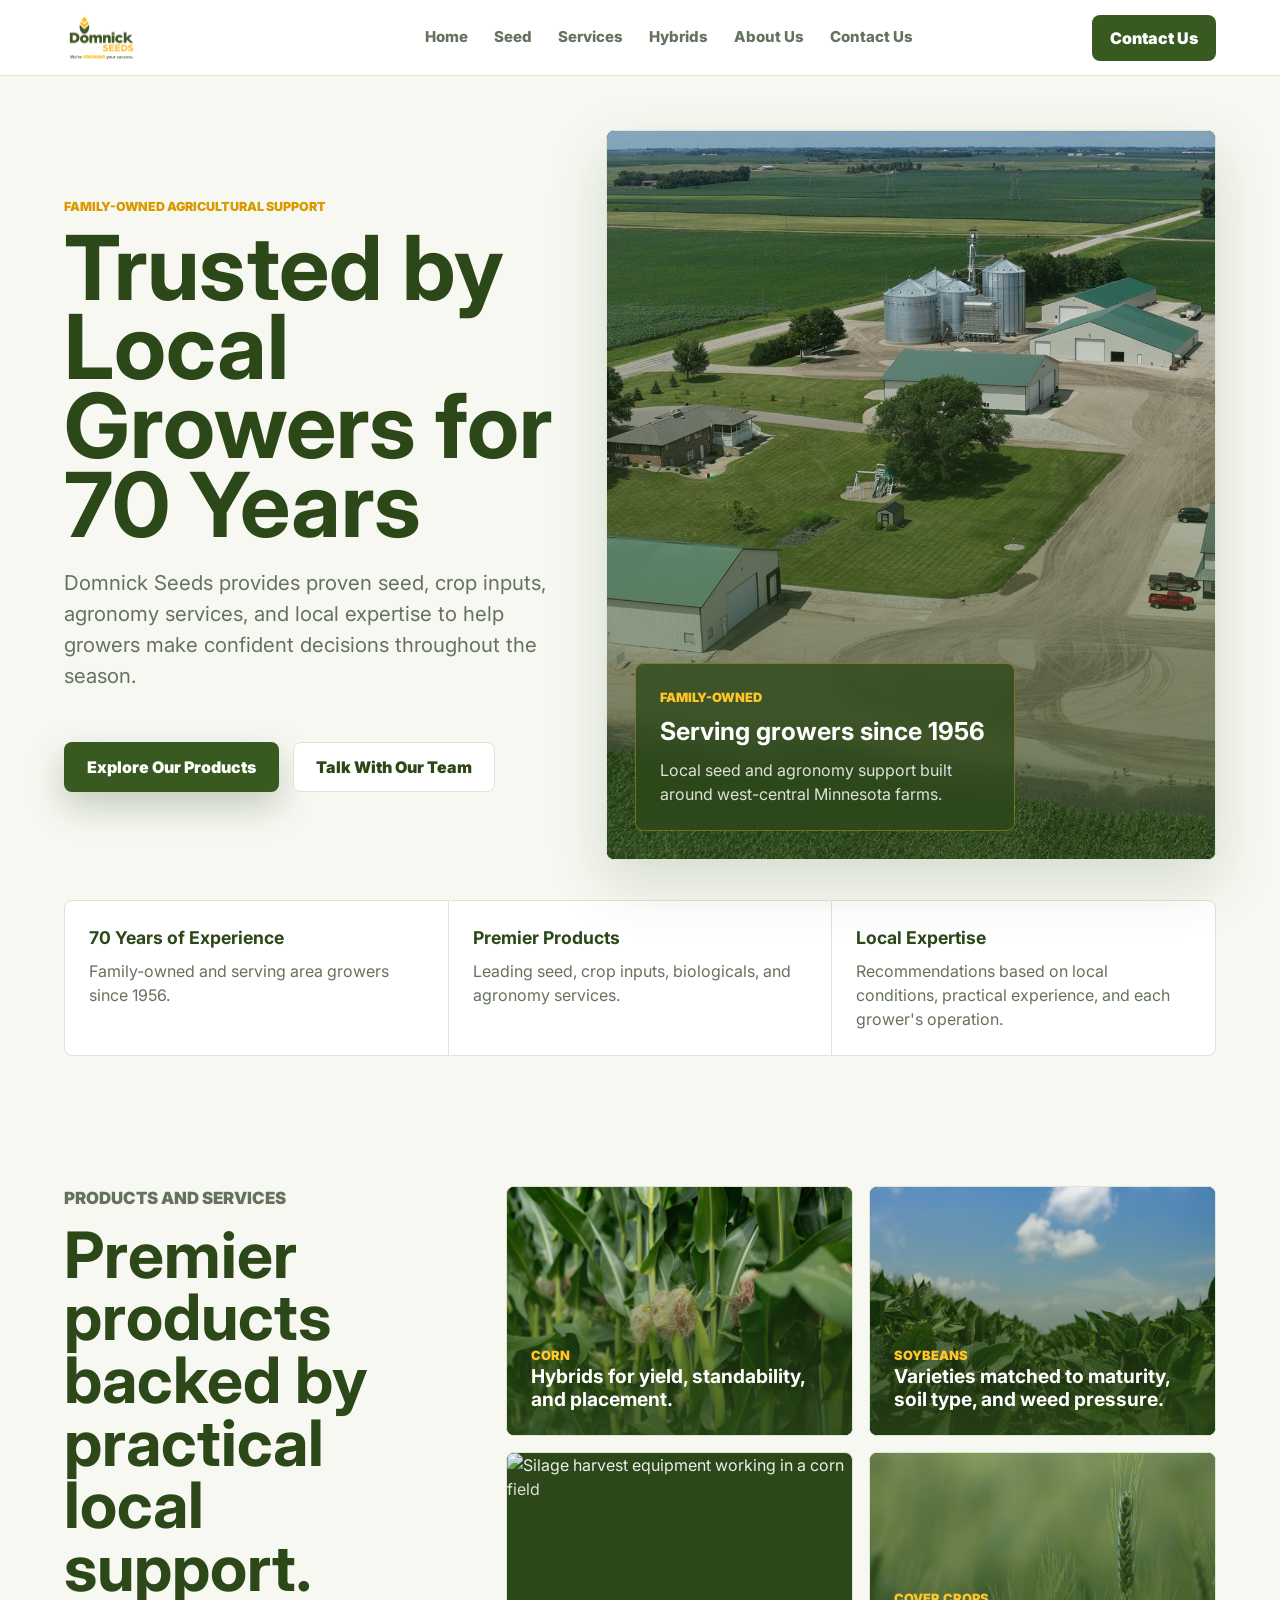
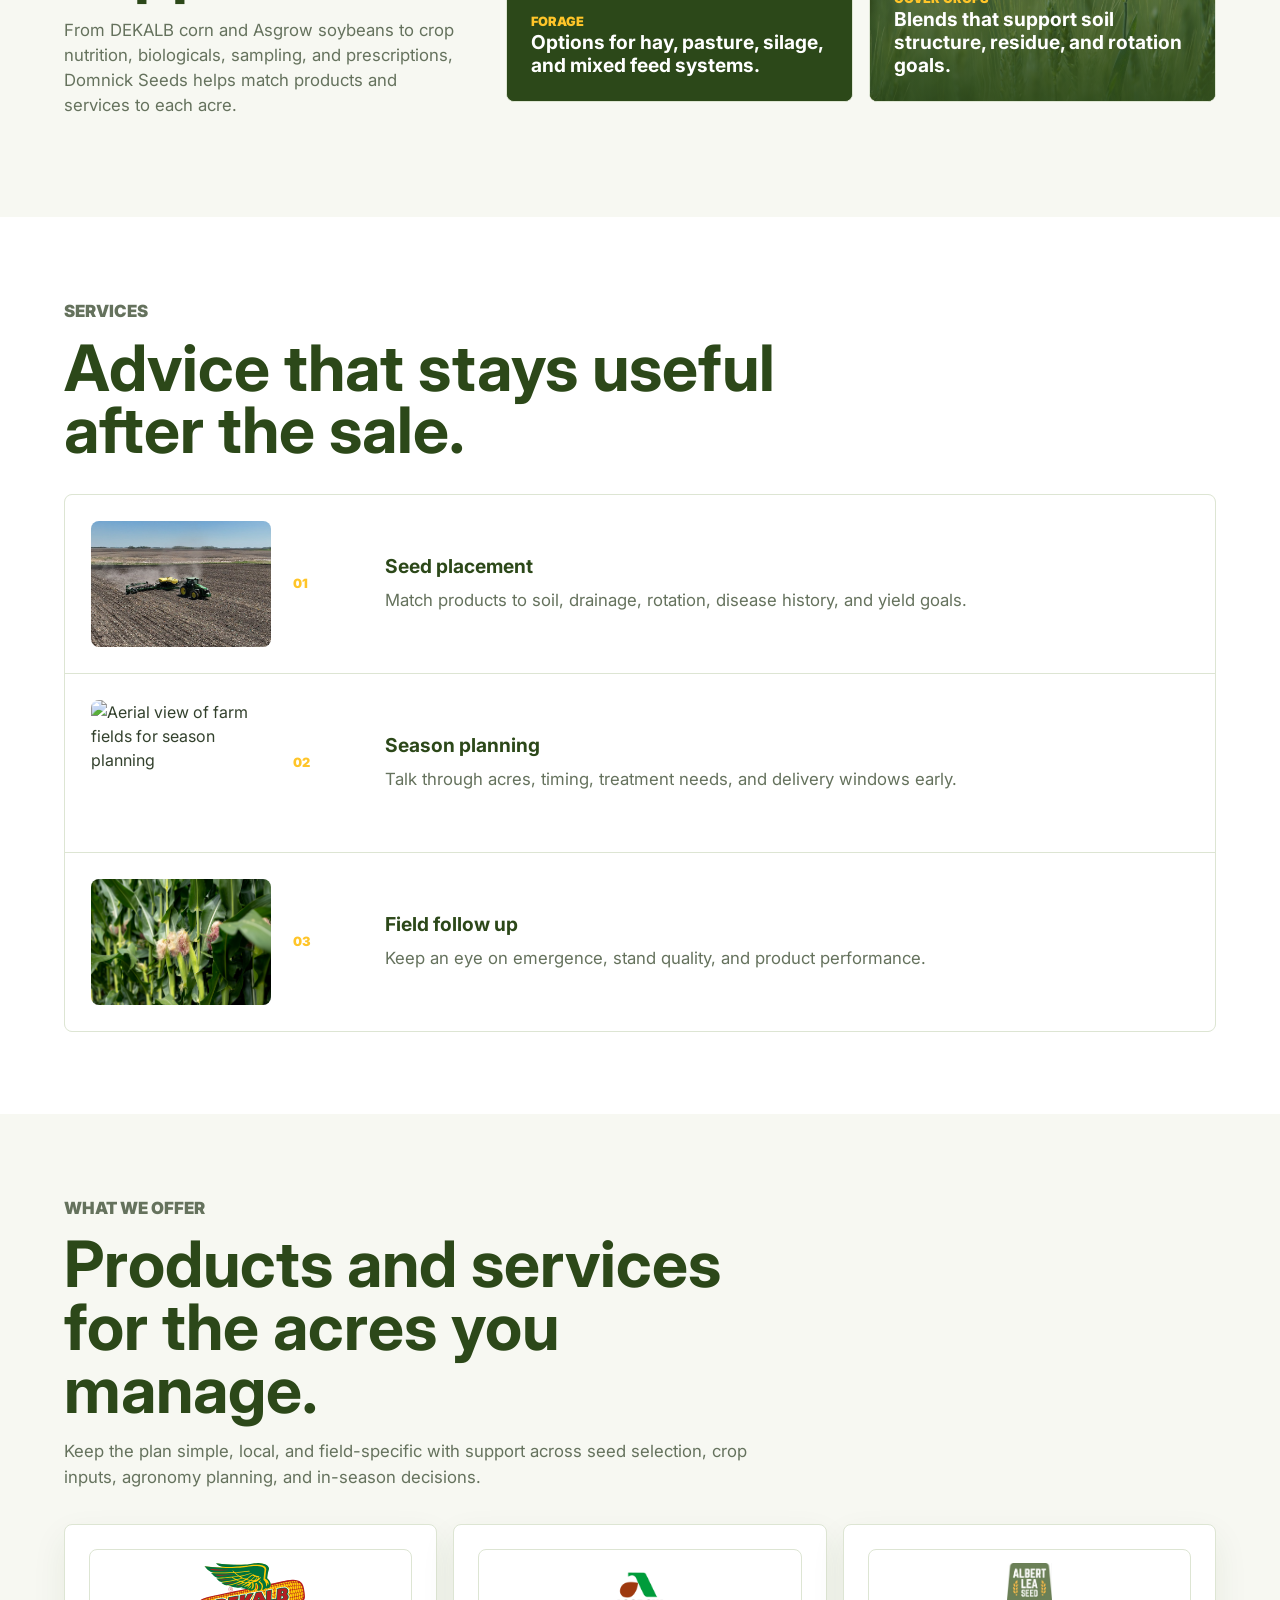
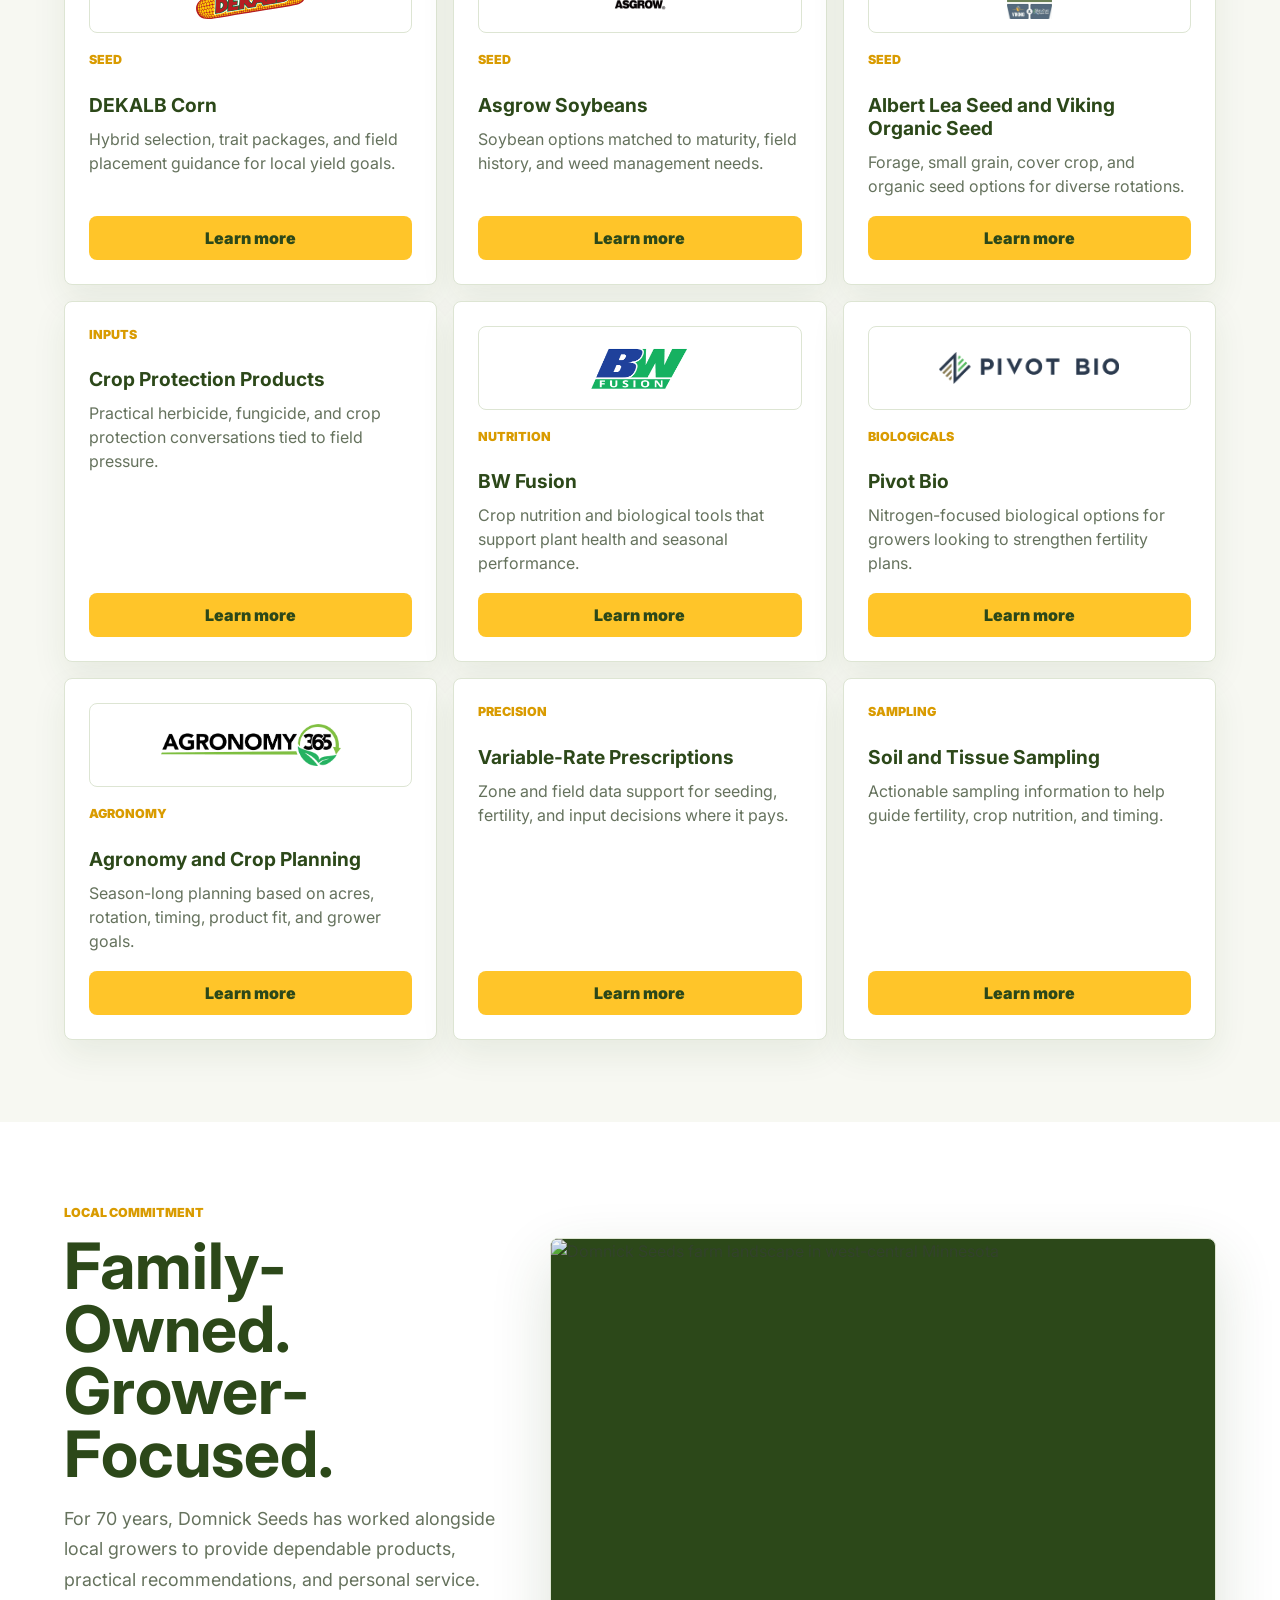
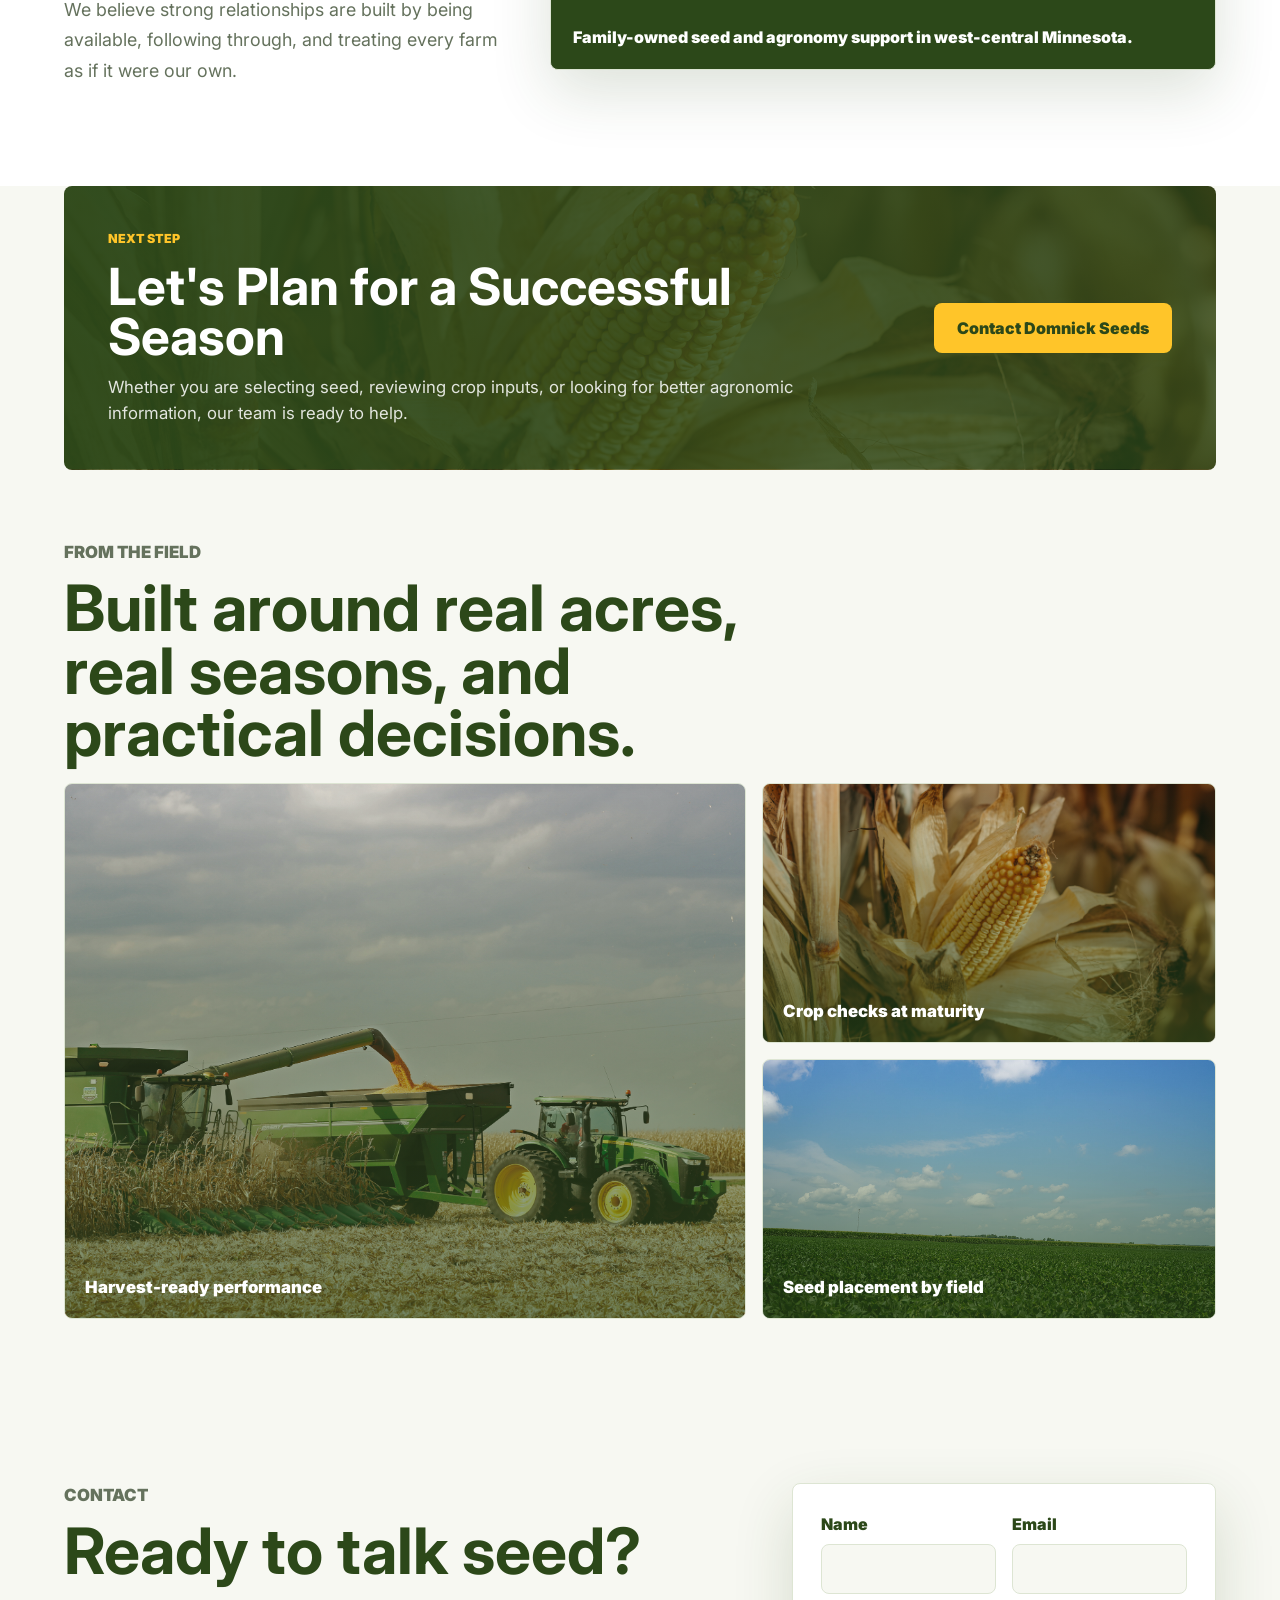
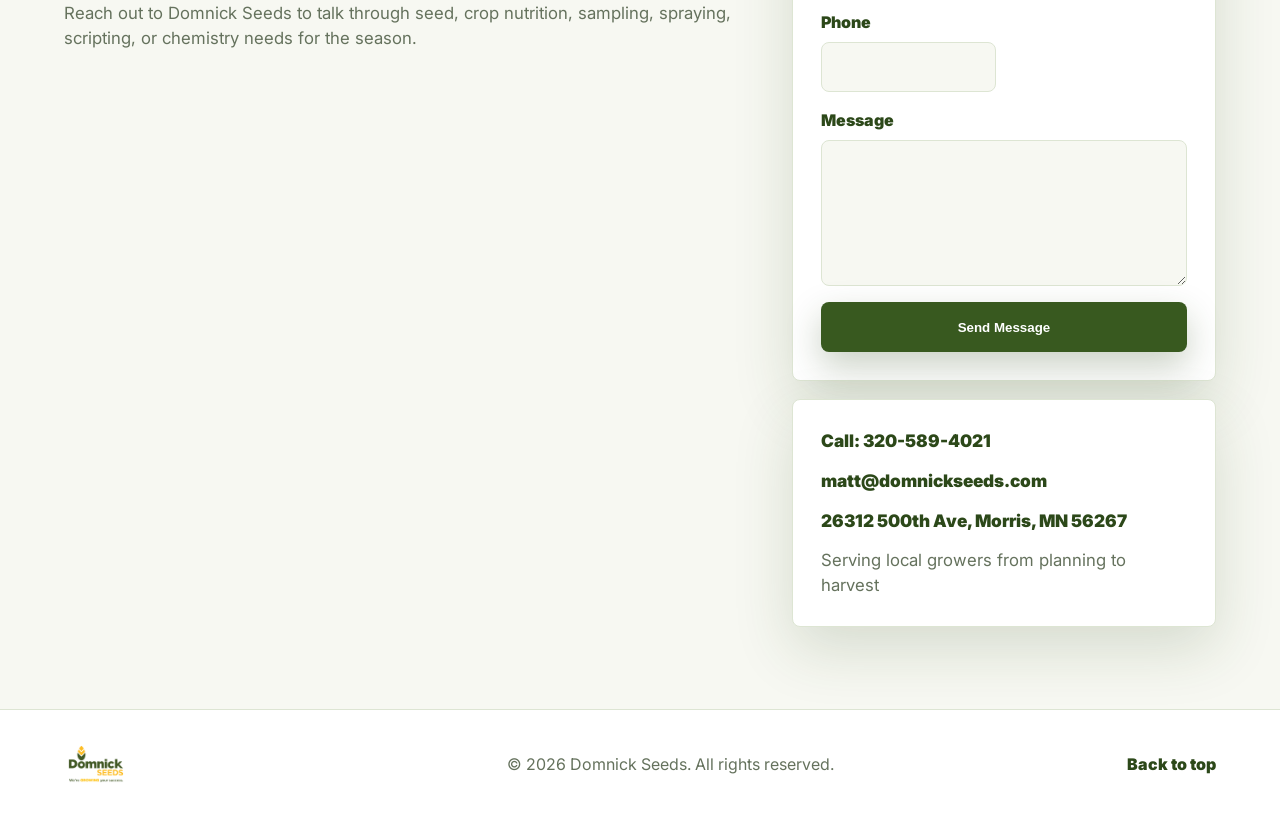
==== index.html @ 7028528b "Style offer links as yellow learn more buttons" ====
<!doctype html>
<html lang="en">
  <head>
    <meta charset="utf-8" />
    <meta name="viewport" content="width=device-width, initial-scale=1" />
    <title>Domnick Seeds | Seed, Agronomy, and Local Expertise</title>
    <meta
      name="description"
      content="A redesigned homepage concept for Domnick Seeds, focused on seed products, local agronomy support, and grower relationships."
    />
    <link rel="preconnect" href="https://fonts.googleapis.com" />
    <link rel="preconnect" href="https://fonts.gstatic.com" crossorigin />
    <link
      href="https://fonts.googleapis.com/css2?family=Inter:wght@400;500;600;700;800;900&display=swap"
      rel="stylesheet"
    />
    <link rel="icon" href="assets/domnick-seeds-logo.jpg" type="image/jpeg" />
    <link rel="apple-touch-icon" href="assets/domnick-seeds-logo.jpg" />
    <link rel="stylesheet" href="styles.css" />
  </head>
  <body>
    <header class="site-header">
      <a class="brand" href="index.html#home" aria-label="Domnick Seeds home">
        <img src="assets/domnick-seeds-logo.jpg" alt="Domnick Seeds" />
      </a>
      <nav class="nav-links" aria-label="Primary navigation">
        <a href="index.html#home">Home</a>
        <a href="index.html#seed">Seed</a>
        <a href="products.html#services">Services</a>
        <a href="hybrids.html">Hybrids</a>
        <a href="about.html">About Us</a>
        <a href="index.html#contact">Contact Us</a>
      </nav>
      <a class="header-cta" href="#contact">Contact Us</a>
      <button class="menu-button" type="button" aria-label="Open navigation" aria-expanded="false">
        <span></span>
        <span></span>
        <span></span>
      </button>
    </header>

    <main id="home">
      <section class="hero">
        <div class="hero-copy">
          <p class="eyebrow">Family-owned agricultural support</p>
          <h1>Trusted by Local Growers for 70 Years</h1>
          <p>
            Domnick Seeds provides proven seed, crop inputs, agronomy services,
            and local expertise to help growers make confident decisions
            throughout the season.
          </p>
          <div class="hero-actions">
            <a class="button primary" href="products.html">Explore Our Products</a>
            <a class="button secondary" href="#contact">Talk With Our Team</a>
          </div>
        </div>
        <div class="hero-panel">
          <img
            src="assets/domnick-home-hero-aerial.jpg"
            alt="Aerial view of the Domnick Seeds facility surrounded by west-central Minnesota fields"
          />
          <div class="season-card">
            <span>Family-owned</span>
            <strong>Serving growers since 1956</strong>
            <p>Local seed and agronomy support built around west-central Minnesota farms.</p>
          </div>
        </div>
      </section>

      <section class="trust-strip" aria-label="Business highlights">
        <div>
          <strong>70 Years of Experience</strong>
          <span>Family-owned and serving area growers since 1956.</span>
        </div>
        <div>
          <strong>Premier Products</strong>
          <span>Leading seed, crop inputs, biologicals, and agronomy services.</span>
        </div>
        <div>
          <strong>Local Expertise</strong>
          <span>Recommendations based on local conditions, practical experience, and each grower's operation.</span>
        </div>
      </section>

      <section class="section split" id="seed">
        <div class="section-heading">
          <p class="eyebrow">Products and services</p>
          <h2>Premier products backed by practical local support.</h2>
          <p>
            From DEKALB corn and Asgrow soybeans to crop nutrition, biologicals,
            sampling, and prescriptions, Domnick Seeds helps match products and
            services to each acre.
          </p>
        </div>
        <div class="product-grid">
          <article class="product-card corn">
            <img src="assets/green-corn-silk.jpg" alt="Healthy green corn plants with silk" />
            <span>Corn</span>
            <h3>Hybrids for yield, standability, and placement.</h3>
          </article>
          <article class="product-card soybean">
            <img src="assets/seed-soybeans-field.jpg" alt="Soybean field under a blue sky" />
            <span>Soybeans</span>
            <h3>Varieties matched to maturity, soil type, and weed pressure.</h3>
          </article>
          <article class="product-card forage">
            <img src="assets/silage-harvest-aerial.jpg" alt="Silage harvest equipment working in a corn field" />
            <span>Forage</span>
            <h3>Options for hay, pasture, silage, and mixed feed systems.</h3>
          </article>
          <article class="product-card cover">
            <img src="assets/seed-cover-crops.jpg" alt="Green cover crop heads in a field" />
            <span>Cover crops</span>
            <h3>Blends that support soil structure, residue, and rotation goals.</h3>
          </article>
        </div>
      </section>

      <section class="section services" id="services">
        <div class="section-heading compact">
          <p class="eyebrow">Services</p>
          <h2>Advice that stays useful after the sale.</h2>
        </div>
        <div class="service-list">
          <article>
            <img src="assets/service-seed-placement-planter.jpg" alt="Planter working across a west-central Minnesota field" />
            <span>01</span>
            <div>
              <h3>Seed placement</h3>
              <p>Match products to soil, drainage, rotation, disease history, and yield goals.</p>
            </div>
          </article>
          <article>
            <img src="assets/domnick-farm-aerial.jpg" alt="Aerial view of farm fields for season planning" />
            <span>02</span>
            <div>
              <h3>Season planning</h3>
              <p>Talk through acres, timing, treatment needs, and delivery windows early.</p>
            </div>
          </article>
          <article>
            <img src="assets/green-corn-silk.jpg" alt="Healthy corn plants during in-season field follow up" />
            <span>03</span>
            <div>
              <h3>Field follow up</h3>
              <p>Keep an eye on emergence, stand quality, and product performance.</p>
            </div>
          </article>
        </div>
      </section>

      <section class="section advice">
        <div class="section-heading compact">
          <p class="eyebrow">What we offer</p>
          <h2>Products and services for the acres you manage.</h2>
          <p>
            Keep the plan simple, local, and field-specific with support across
            seed selection, crop inputs, agronomy planning, and in-season decisions.
          </p>
        </div>
        <div class="advice-grid">
          <article>
            <div class="advice-logo">
              <img src="assets/logo-dekalb.svg" alt="DEKALB logo" />
            </div>
            <span>Seed</span>
            <h3>DEKALB Corn</h3>
            <p>Hybrid selection, trait packages, and field placement guidance for local yield goals.</p>
            <a href="https://www.dekalbasgrowdeltapine.com/en-us/dekalb.html" target="_blank" rel="noreferrer">Learn more</a>
          </article>
          <article>
            <div class="advice-logo">
              <img src="assets/logo-asgrow.png" alt="Asgrow logo" />
            </div>
            <span>Seed</span>
            <h3>Asgrow Soybeans</h3>
            <p>Soybean options matched to maturity, field history, and weed management needs.</p>
            <a href="https://www.dekalbasgrowdeltapine.com/en-us/asgrow.html" target="_blank" rel="noreferrer">Learn more</a>
          </article>
          <article>
            <div class="advice-logo">
              <img src="assets/logo-albert-lea-seed.jpg" alt="Albert Lea Seed logo" />
            </div>
            <span>Seed</span>
            <h3>Albert Lea Seed and Viking Organic Seed</h3>
            <p>Forage, small grain, cover crop, and organic seed options for diverse rotations.</p>
            <a href="https://alseed.com/" target="_blank" rel="noreferrer">Learn more</a>
          </article>
          <article>
            <span>Inputs</span>
            <h3>Crop Protection Products</h3>
            <p>Practical herbicide, fungicide, and crop protection conversations tied to field pressure.</p>
            <a href="#contact">Learn more</a>
          </article>
          <article>
            <div class="advice-logo">
              <img src="assets/logo-bw-fusion.png" alt="BW Fusion logo" />
            </div>
            <span>Nutrition</span>
            <h3>BW Fusion</h3>
            <p>Crop nutrition and biological tools that support plant health and seasonal performance.</p>
            <a href="https://www.bw-fusion.com/" target="_blank" rel="noreferrer">Learn more</a>
          </article>
          <article>
            <div class="advice-logo">
              <img src="assets/logo-pivot-bio-wide.png" alt="Pivot Bio logo" />
            </div>
            <span>Biologicals</span>
            <h3>Pivot Bio</h3>
            <p>Nitrogen-focused biological options for growers looking to strengthen fertility plans.</p>
            <a href="https://www.pivotbio.com/" target="_blank" rel="noreferrer">Learn more</a>
          </article>
          <article>
            <div class="advice-logo">
              <img src="assets/logo-agronomy365.png" alt="Agronomy 365 logo" />
            </div>
            <span>Agronomy</span>
            <h3>Agronomy and Crop Planning</h3>
            <p>Season-long planning based on acres, rotation, timing, product fit, and grower goals.</p>
            <a href="https://agronomy365.com/" target="_blank" rel="noreferrer">Learn more</a>
          </article>
          <article>
            <span>Precision</span>
            <h3>Variable-Rate Prescriptions</h3>
            <p>Zone and field data support for seeding, fertility, and input decisions where it pays.</p>
            <a href="#contact">Learn more</a>
          </article>
          <article>
            <span>Sampling</span>
            <h3>Soil and Tissue Sampling</h3>
            <p>Actionable sampling information to help guide fertility, crop nutrition, and timing.</p>
            <a href="products.html#services">Learn more</a>
          </article>
        </div>
      </section>

      <section class="section family-owned">
        <div class="family-copy">
          <p class="eyebrow">Local commitment</p>
          <h2>Family-Owned. Grower-Focused.</h2>
          <p>
            For 70 years, Domnick Seeds has worked alongside local growers to
            provide dependable products, practical recommendations, and personal
            service. We believe strong relationships are built by being
            available, following through, and treating every farm as if it were
            our own.
          </p>
        </div>
        <figure>
          <img
            src="assets/domnick-farm-aerial.jpg"
            alt="Domnick Seeds farm landscape in west-central Minnesota"
          />
          <figcaption>Family-owned seed and agronomy support in west-central Minnesota.</figcaption>
        </figure>
      </section>

      <section class="season-band" id="season">
        <div>
          <p class="eyebrow">Next step</p>
          <h2>Let's Plan for a Successful Season</h2>
          <p>
            Whether you are selecting seed, reviewing crop inputs, or looking
            for better agronomic information, our team is ready to help.
          </p>
        </div>
        <a class="button light" href="#contact">Contact Domnick Seeds</a>
      </section>

      <section class="section gallery" aria-label="Domnick Seeds field photography">
        <div class="section-heading compact">
          <p class="eyebrow">From the field</p>
          <h2>Built around real acres, real seasons, and practical decisions.</h2>
        </div>
        <div class="gallery-grid">
          <figure class="wide">
            <img src="assets/corn-harvest-equipment.jpg" alt="Corn harvest equipment unloading grain" />
            <figcaption>Harvest-ready performance</figcaption>
          </figure>
          <figure>
            <img src="assets/harvest-corn-ear.jpg" alt="Mature corn ear in dry husks" />
            <figcaption>Crop checks at maturity</figcaption>
          </figure>
          <figure>
            <img src="assets/soybean-sky.jpg" alt="Soybean field beneath blue sky" />
            <figcaption>Seed placement by field</figcaption>
          </figure>
        </div>
      </section>

      <section class="section contact" id="contact">
        <div class="section-heading compact">
          <p class="eyebrow">Contact</p>
          <h2>Ready to talk seed?</h2>
          <p>
            Reach out to Domnick Seeds to talk through seed, crop nutrition,
            sampling, spraying, scripting, or chemistry needs for the season.
          </p>
        </div>
        <div class="contact-box">
          <form
            class="contact-form"
            action="mailto:matt@domnickseeds.com"
            method="post"
            enctype="text/plain"
          >
            <label>
              Name
              <input name="name" type="text" autocomplete="name" required />
            </label>
            <label>
              Email
              <input name="email" type="email" autocomplete="email" required />
            </label>
            <label>
              Phone
              <input name="phone" type="tel" autocomplete="tel" />
            </label>
            <label>
              Message
              <textarea name="message" rows="5" required></textarea>
            </label>
            <button class="button primary" type="submit">Send Message</button>
          </form>
          <div class="contact-card">
            <a href="tel:+13205894021">Call: 320-589-4021</a>
            <a href="mailto:matt@domnickseeds.com">matt@domnickseeds.com</a>
            <a
              href="https://www.google.com/maps/search/?api=1&query=26312%20500th%20Ave%20Morris%2C%20MN%2056267"
              target="_blank"
              rel="noreferrer"
            >
              26312 500th Ave, Morris, MN 56267
            </a>
            <span>Serving local growers from planning to harvest</span>
          </div>
        </div>
      </section>
    </main>

    <footer class="site-footer">
      <img src="assets/domnick-seeds-logo.jpg" alt="Domnick Seeds" />
      <span>&copy; <span id="year"></span> Domnick Seeds. All rights reserved.</span>
      <a href="index.html#home">Back to top</a>
    </footer>

    <script src="script.js"></script>
    <script src="hybrid-picker.js"></script>
  </body>
</html>
---- styles.css ----
:root {
  --ink: #2c4819;
  --text: #33412d;
  --muted: #65725d;
  --field: #f7f8f2;
  --surface: #ffffff;
  --line: #dde5d3;
  --leaf: #38591f;
  --leaf-dark: #2c4819;
  --gold: #ffc529;
  --gold-dark: #d99b00;
  --sky: #e9f1f4;
  --shadow: 0 22px 60px rgba(44, 72, 25, 0.16);
}

* {
  box-sizing: border-box;
}

html {
  scroll-behavior: smooth;
}

body {
  margin: 0;
  color: var(--text);
  background: var(--field);
  font-family: Inter, system-ui, -apple-system, BlinkMacSystemFont, "Segoe UI", sans-serif;
  line-height: 1.5;
}

a {
  color: inherit;
  text-decoration: none;
}

.site-header {
  position: sticky;
  top: 0;
  z-index: 20;
  display: grid;
  grid-template-columns: auto 1fr auto;
  align-items: center;
  gap: 28px;
  min-height: 76px;
  padding: 0 5vw;
  background: rgba(255, 255, 255, 0.94);
  border-bottom: 1px solid rgba(221, 229, 211, 0.9);
  backdrop-filter: blur(18px);
}

.brand,
.nav-links,
.hero-actions,
.site-footer {
  display: flex;
  align-items: center;
}

.brand {
  width: 182px;
  height: 56px;
}

.brand img {
  width: 100%;
  height: 100%;
  object-fit: contain;
  object-position: left center;
  mix-blend-mode: multiply;
}

.nav-links {
  justify-content: center;
  gap: 26px;
  color: var(--muted);
  font-size: 0.94rem;
  font-weight: 800;
}

.nav-links a:hover {
  color: var(--leaf-dark);
}

.header-cta,
.button {
  display: inline-flex;
  align-items: center;
  justify-content: center;
  min-height: 46px;
  border-radius: 8px;
  font-weight: 900;
}

.header-cta {
  padding: 0 18px;
  color: var(--surface);
  background: var(--leaf);
}

.menu-button {
  display: none;
  width: 42px;
  height: 42px;
  padding: 9px;
  border: 1px solid var(--line);
  border-radius: 8px;
  background: var(--surface);
}

.menu-button span {
  display: block;
  height: 2px;
  margin: 5px 0;
  background: var(--ink);
}

.hero {
  display: grid;
  grid-template-columns: minmax(320px, 0.9fr) minmax(380px, 1.1fr);
  align-items: stretch;
  gap: 42px;
  padding: 54px 5vw 40px;
}

.page-hero {
  display: grid;
  min-height: 560px;
  align-items: end;
  padding: 120px 5vw 56px;
  color: var(--surface);
  background:
    linear-gradient(90deg, rgba(44, 72, 25, 0.88), rgba(44, 72, 25, 0.34)),
    url("assets/corn-harvest-equipment.jpg");
  background-position: center;
  background-size: cover;
}

.page-hero > div {
  max-width: 830px;
}

.page-hero h1 {
  max-width: 12ch;
  color: var(--surface);
  font-size: clamp(4rem, 8vw, 7.4rem);
}

.page-hero p:not(.eyebrow) {
  max-width: 660px;
  color: rgba(255, 255, 255, 0.88);
  font-size: clamp(1.08rem, 1.6vw, 1.28rem);
}

.page-hero .button.secondary {
  color: var(--surface);
  background: rgba(255, 255, 255, 0.14);
  border-color: rgba(255, 255, 255, 0.42);
}

.profile-book-hero {
  background:
    linear-gradient(90deg, rgba(44, 72, 25, 0.9), rgba(44, 72, 25, 0.34)),
    url("assets/corn-field-check.jpg");
  background-position: center;
  background-size: cover;
}

.about-hero {
  background:
    linear-gradient(90deg, rgba(44, 72, 25, 0.9), rgba(44, 72, 25, 0.26)),
    url("assets/about-hero-sunset-plot.jpg");
  background-position: center;
  background-size: cover;
}

.hero-copy {
  display: flex;
  flex-direction: column;
  justify-content: center;
  min-height: calc(100vh - 170px);
  max-width: 740px;
}

.eyebrow {
  margin: 0 0 12px;
  color: var(--gold-dark);
  font-size: 0.78rem;
  font-weight: 900;
  letter-spacing: 0;
  text-transform: uppercase;
}

h1,
h2,
h3,
p {
  margin-top: 0;
}

h1 {
  max-width: 11ch;
  margin-bottom: 24px;
  color: var(--ink);
  font-size: clamp(4.4rem, 9vw, 8.2rem);
  line-height: 0.88;
  letter-spacing: 0;
}

.hero-copy h1 {
  max-width: 12.5ch;
  font-size: clamp(3.6rem, 7vw, 6.9rem);
}

h2 {
  margin-bottom: 18px;
  color: var(--ink);
  font-size: clamp(2.3rem, 5vw, 4.7rem);
  line-height: 0.98;
  letter-spacing: 0;
}

h3 {
  margin-bottom: 10px;
  color: var(--ink);
  font-size: 1.2rem;
  line-height: 1.2;
}

.hero-copy p:not(.eyebrow),
.section-heading p,
.service-list p,
.contact-card span {
  color: var(--muted);
  font-size: 1.05rem;
}

.hero-copy p:not(.eyebrow) {
  max-width: 640px;
  font-size: clamp(1.08rem, 1.6vw, 1.3rem);
}

.hero-actions {
  flex-wrap: wrap;
  gap: 14px;
  margin-top: 30px;
}

.button {
  min-height: 50px;
  padding: 0 22px;
  border: 1px solid transparent;
  transition:
    transform 180ms ease,
    box-shadow 180ms ease,
    background 180ms ease;
}

.button:hover,
.header-cta:hover {
  transform: translateY(-2px);
}

.button.primary {
  color: var(--surface);
  background: var(--leaf);
  box-shadow: 0 14px 34px rgba(44, 72, 25, 0.25);
}

.button.primary:hover {
  background: var(--leaf-dark);
}

.button.secondary {
  color: var(--leaf-dark);
  background: var(--surface);
  border-color: var(--line);
}

.button.light {
  color: var(--leaf-dark);
  background: var(--gold);
}

.hero-panel {
  position: relative;
  display: flex;
  align-items: flex-end;
  min-height: calc(100vh - 170px);
  overflow: hidden;
  padding: 28px;
  background: var(--leaf-dark);
  border: 1px solid var(--line);
  border-radius: 8px;
  box-shadow: var(--shadow);
}

.hero-panel::after {
  position: absolute;
  inset: 0;
  background: linear-gradient(180deg, rgba(44, 72, 25, 0.04), rgba(44, 72, 25, 0.62));
  content: "";
}

.hero-panel > img {
  position: absolute;
  inset: 0;
  width: 100%;
  height: 100%;
  object-fit: cover;
}

.season-card {
  position: relative;
  z-index: 1;
  max-width: 380px;
  padding: 24px;
  color: var(--surface);
  background: rgba(44, 72, 25, 0.78);
  border: 1px solid rgba(255, 197, 41, 0.34);
  border-radius: 8px;
  backdrop-filter: blur(8px);
}

.season-card span,
.product-card span,
.service-list span {
  display: block;
  color: var(--gold);
  font-size: 0.8rem;
  font-weight: 900;
  text-transform: uppercase;
}

.season-card strong {
  display: block;
  margin: 6px 0 8px;
  font-size: 1.55rem;
}

.season-card p {
  margin-bottom: 0;
  color: rgba(255, 255, 255, 0.84);
}

.trust-strip {
  display: grid;
  grid-template-columns: repeat(3, 1fr);
  gap: 1px;
  margin: 0 5vw 48px;
  overflow: hidden;
  background: var(--line);
  border: 1px solid var(--line);
  border-radius: 8px;
}

.trust-strip div {
  min-height: 122px;
  padding: 24px;
  background: var(--surface);
}

.trust-strip strong,
.trust-strip span {
  display: block;
}

.trust-strip strong {
  margin-bottom: 8px;
  color: var(--leaf-dark);
  font-size: 1.1rem;
}

.trust-strip span {
  color: var(--muted);
}

.section {
  padding: 82px 5vw;
}

.split {
  display: grid;
  grid-template-columns: minmax(280px, 0.72fr) minmax(360px, 1.28fr);
  gap: 42px;
  align-items: start;
}

.section-heading {
  max-width: 780px;
}

.section-heading.compact {
  max-width: 720px;
}

.product-grid {
  display: grid;
  grid-template-columns: repeat(2, minmax(0, 1fr));
  gap: 16px;
}

.product-feature {
  background: var(--field);
}

.offering-grid {
  display: grid;
  grid-template-columns: repeat(2, minmax(0, 1fr));
  gap: 18px;
  margin-top: 34px;
}

.offering-grid article {
  overflow: hidden;
  background: var(--surface);
  border: 1px solid var(--line);
  border-radius: 8px;
  box-shadow: 0 14px 34px rgba(44, 72, 25, 0.08);
}

.offering-grid img {
  width: 100%;
  height: 260px;
  object-fit: cover;
}

.offering-grid div {
  padding: 24px;
}

.offering-grid span,
.services-grid span {
  display: block;
  margin-bottom: 10px;
  color: var(--gold);
  font-size: 0.8rem;
  font-weight: 900;
  text-transform: uppercase;
}

.offering-grid p,
.services-grid p {
  margin-bottom: 0;
  color: var(--muted);
}

.product-card {
  position: relative;
  display: flex;
  flex-direction: column;
  justify-content: flex-end;
  min-height: 250px;
  padding: 24px;
  overflow: hidden;
  color: var(--surface);
  background: var(--ink);
  border: 1px solid var(--line);
  border-radius: 8px;
}

.product-card::after {
  position: absolute;
  inset: 0;
  background: linear-gradient(180deg, rgba(44, 72, 25, 0.05), rgba(44, 72, 25, 0.84));
  content: "";
}

.product-card img {
  position: absolute;
  inset: 0;
  width: 100%;
  height: 100%;
  object-fit: cover;
  transition: transform 260ms ease;
}

.product-card:hover img {
  transform: scale(1.04);
}

.product-card span,
.product-card h3 {
  position: relative;
  z-index: 1;
}

.product-card h3 {
  max-width: 360px;
  margin-bottom: 0;
  color: var(--surface);
}

.product-card.corn {
  background: var(--ink);
}

.product-card.soybean {
  background: var(--ink);
}

.product-card.forage {
  background: var(--ink);
}

.product-card.cover {
  background: var(--ink);
}

.services {
  background: var(--surface);
}

.service-list {
  display: grid;
  gap: 1px;
  margin-top: 32px;
  overflow: hidden;
  background: var(--line);
  border: 1px solid var(--line);
  border-radius: 8px;
}

.service-list article {
  display: grid;
  grid-template-columns: 180px 70px 1fr;
  gap: 22px;
  align-items: center;
  min-height: 134px;
  padding: 26px;
  background: var(--surface);
}

.service-list img {
  width: 100%;
  height: 126px;
  object-fit: cover;
  border-radius: 8px;
}

.service-list p {
  margin-bottom: 0;
}

.advice {
  background: var(--field);
}

.advice-grid {
  display: grid;
  grid-template-columns: repeat(3, minmax(0, 1fr));
  gap: 16px;
  margin-top: 34px;
}

.advice-grid article {
  display: flex;
  flex-direction: column;
  min-height: 265px;
  padding: 24px;
  background: var(--surface);
  border: 1px solid var(--line);
  border-radius: 8px;
  box-shadow: 0 14px 34px rgba(44, 72, 25, 0.08);
}

.advice-grid span {
  display: block;
  margin-bottom: 24px;
  color: var(--gold-dark);
  font-size: 0.78rem;
  font-weight: 900;
  text-transform: uppercase;
}

.advice-logo {
  display: flex;
  align-items: center;
  justify-content: center;
  height: 84px;
  margin-bottom: 18px;
  padding: 14px;
  background: #fff;
  border: 1px solid var(--line);
  border-radius: 8px;
}

.advice-logo img {
  width: 100%;
  max-width: 180px;
  max-height: 56px;
  object-fit: contain;
}

.advice-grid p {
  margin-bottom: 18px;
  color: var(--muted);
}

.advice-grid a {
  display: inline-flex;
  align-items: center;
  justify-content: center;
  margin-top: auto;
  min-height: 44px;
  padding: 0 16px;
  color: var(--leaf-dark);
  background: var(--gold);
  border-radius: 8px;
  font-weight: 900;
}

.advice-grid a:hover {
  background: #ffd65c;
}

.family-owned {
  display: grid;
  grid-template-columns: minmax(280px, 0.8fr) minmax(360px, 1.2fr);
  gap: 42px;
  align-items: center;
  background: var(--surface);
}

.family-copy {
  max-width: 720px;
}

.family-copy p:not(.eyebrow) {
  color: var(--muted);
  font-size: 1.12rem;
  line-height: 1.7;
}

.family-owned figure {
  position: relative;
  min-height: 430px;
  margin: 0;
  overflow: hidden;
  background: var(--leaf-dark);
  border: 1px solid var(--line);
  border-radius: 8px;
  box-shadow: var(--shadow);
}

.family-owned figure::after {
  position: absolute;
  inset: 0;
  background: linear-gradient(180deg, rgba(44, 72, 25, 0.04), rgba(44, 72, 25, 0.64));
  content: "";
}

.family-owned img {
  width: 100%;
  height: 100%;
  min-height: 430px;
  object-fit: cover;
}

.family-owned figcaption {
  position: absolute;
  right: 22px;
  bottom: 20px;
  left: 22px;
  z-index: 1;
  color: var(--surface);
  font-weight: 900;
}

.about-story {
  display: grid;
  grid-template-columns: minmax(280px, 0.7fr) minmax(360px, 1fr);
  gap: 42px;
  align-items: start;
  background: var(--surface);
}

.about-story-copy {
  display: grid;
  gap: 18px;
}

.about-story-copy p {
  margin-bottom: 0;
  color: var(--muted);
  font-size: 1.12rem;
  line-height: 1.7;
}

.about-stat-row {
  grid-column: 1 / -1;
  display: grid;
  grid-template-columns: repeat(3, minmax(0, 1fr));
  gap: 1px;
  overflow: hidden;
  background: var(--line);
  border: 1px solid var(--line);
  border-radius: 8px;
}

.about-stat-row div {
  min-height: 145px;
  padding: 24px;
  background: var(--field);
}

.about-stat-row strong,
.about-stat-row span {
  display: block;
}

.about-stat-row strong {
  margin-bottom: 8px;
  color: var(--leaf-dark);
  font-size: clamp(1.65rem, 3vw, 2.6rem);
  line-height: 1;
}

.about-stat-row span {
  color: var(--muted);
  font-weight: 800;
}

.team-section {
  background: var(--field);
}

.team-grid {
  display: grid;
  grid-template-columns: repeat(2, minmax(0, 1fr));
  gap: 18px;
  margin-top: 36px;
}

.team-card {
  display: grid;
  grid-template-columns: 150px minmax(0, 1fr);
  gap: 20px;
  min-height: 100%;
  padding: 26px;
  background: var(--surface);
  border: 1px solid var(--line);
  border-radius: 8px;
  box-shadow: 0 14px 34px rgba(44, 72, 25, 0.08);
}

.team-photo {
  width: 150px;
  height: 190px;
  object-fit: cover;
  object-position: center;
  background: var(--field);
  border: 1px solid var(--line);
  border-radius: 8px;
}

.team-photo-left {
  object-position: left center;
}

.team-photo-top {
  object-position: center top;
}

.team-card span {
  display: block;
  margin-bottom: 8px;
  color: var(--gold-dark);
  font-size: 0.78rem;
  font-weight: 900;
  text-transform: uppercase;
}

.team-card h3 {
  margin-bottom: 12px;
  font-size: 1.45rem;
}

.team-card p {
  margin-bottom: 0;
  color: var(--muted);
}

.team-links {
  display: flex;
  flex-wrap: wrap;
  gap: 8px;
  margin-bottom: 16px;
}

.team-links a {
  padding: 8px 10px;
  color: var(--leaf-dark);
  background: var(--field);
  border: 1px solid var(--line);
  border-radius: 8px;
  font-size: 0.85rem;
  font-weight: 900;
}

.profile-book-section {
  background: var(--surface);
}

.profile-book-toolbar {
  display: flex;
  align-items: center;
  justify-content: space-between;
  gap: 16px;
  margin: 34px 0 18px;
  padding: 16px 18px;
  color: var(--muted);
  font-weight: 800;
  background: var(--field);
  border: 1px solid var(--line);
  border-radius: 8px;
}

.seed-profile-grid {
  display: grid;
  grid-template-columns: repeat(2, minmax(0, 1fr));
  gap: 18px;
}

.seed-profile-card {
  display: grid;
  grid-template-columns: 150px minmax(0, 1fr);
  gap: 18px;
  min-height: 100%;
  padding: 20px;
  background: var(--field);
  border: 1px solid var(--line);
  border-radius: 8px;
  box-shadow: 0 14px 34px rgba(44, 72, 25, 0.08);
}

.seed-profile-image {
  grid-row: span 5;
  display: grid;
  place-items: center;
  min-height: 190px;
  overflow: hidden;
  background: var(--surface);
  border: 1px solid var(--line);
  border-radius: 8px;
}

.seed-profile-image img {
  width: 100%;
  height: 175px;
  object-fit: contain;
  padding: 0;
  transform: scale(1.16);
}

.seed-profile-header {
  display: flex;
  align-items: flex-start;
  justify-content: space-between;
  gap: 12px;
}

.seed-profile-header span,
.seed-profile-header strong {
  color: var(--gold-dark);
  font-size: 0.78rem;
  font-weight: 900;
  text-transform: uppercase;
}

.seed-profile-header h2 {
  margin-bottom: 0;
  font-size: 1.65rem;
}

.seed-profile-platform,
.seed-profile-card p,
.seed-profile-card dd,
.seed-profile-card small {
  color: var(--muted);
}

.seed-profile-platform,
.seed-profile-card p {
  margin-bottom: 0;
}

.seed-profile-facts {
  display: grid;
  gap: 8px;
  margin: 0;
}

.seed-profile-facts div {
  display: grid;
  gap: 3px;
}

.seed-profile-facts dt {
  color: var(--ink);
  font-size: 0.75rem;
  font-weight: 900;
  text-transform: uppercase;
}

.seed-profile-facts dd {
  margin: 0;
}

.seed-profile-card small {
  display: block;
  padding-top: 10px;
  border-top: 1px solid var(--line);
}

.services-grid {
  display: grid;
  grid-template-columns: repeat(4, minmax(0, 1fr));
  gap: 1px;
  margin-top: 34px;
  overflow: hidden;
  background: var(--line);
  border: 1px solid var(--line);
  border-radius: 8px;
}

.services-grid article {
  display: grid;
  gap: 14px;
  min-height: 250px;
  padding: 24px;
  background: var(--surface);
}

.services-grid img {
  width: 100%;
  height: 145px;
  object-fit: cover;
  border-radius: 8px;
}

.services-grid img.service-logo {
  object-fit: contain;
  padding: 18px;
  background: #fff;
  border: 1px solid var(--line);
}

.season-band {
  display: flex;
  align-items: center;
  justify-content: space-between;
  gap: 32px;
  margin: 0 5vw;
  padding: 44px;
  color: var(--surface);
  background:
    linear-gradient(90deg, rgba(44, 72, 25, 0.96), rgba(44, 72, 25, 0.78)),
    url("assets/harvest-corn-ear.jpg");
  background-position: center;
  background-size: cover;
  border-radius: 8px;
}

.gallery {
  padding-top: 70px;
}

.gallery-grid {
  display: grid;
  grid-template-columns: 1.2fr 0.8fr;
  grid-auto-rows: 260px;
  gap: 16px;
}

.gallery-grid figure {
  position: relative;
  min-height: 0;
  margin: 0;
  overflow: hidden;
  background: var(--ink);
  border: 1px solid var(--line);
  border-radius: 8px;
}

.gallery-grid figure::after {
  position: absolute;
  inset: 0;
  background: linear-gradient(180deg, rgba(44, 72, 25, 0.05), rgba(44, 72, 25, 0.68));
  content: "";
}

.gallery-grid .wide {
  grid-row: span 2;
}

.gallery-grid img {
  width: 100%;
  height: 100%;
  object-fit: cover;
}

.gallery-grid figcaption {
  position: absolute;
  right: 20px;
  bottom: 18px;
  left: 20px;
  z-index: 1;
  color: var(--surface);
  font-size: 1.05rem;
  font-weight: 900;
}

.season-band h2 {
  max-width: 780px;
  margin-bottom: 14px;
  color: var(--surface);
  font-size: clamp(2rem, 4vw, 3.7rem);
}

.season-band .eyebrow {
  color: var(--gold);
}

.season-band p:not(.eyebrow) {
  max-width: 720px;
  margin-bottom: 0;
  color: rgba(255, 255, 255, 0.86);
  font-size: 1.05rem;
}

.contact {
  display: grid;
  grid-template-columns: minmax(280px, 0.9fr) minmax(300px, 0.55fr);
  gap: 34px;
  align-items: start;
}

.contact-box {
  display: grid;
  gap: 18px;
}

.contact-form {
  display: grid;
  grid-template-columns: repeat(2, minmax(0, 1fr));
  gap: 16px;
  padding: 28px;
  background: var(--surface);
  border: 1px solid var(--line);
  border-radius: 8px;
  box-shadow: var(--shadow);
}

.contact-form label {
  display: grid;
  gap: 8px;
  color: var(--ink);
  font-weight: 900;
}

.contact-form label:last-of-type,
.contact-form button {
  grid-column: 1 / -1;
}

.contact-form input,
.contact-form textarea {
  width: 100%;
  padding: 12px 13px;
  color: var(--text);
  font: inherit;
  background: var(--field);
  border: 1px solid var(--line);
  border-radius: 8px;
}

.contact-form textarea {
  resize: vertical;
}

.contact-card {
  display: grid;
  gap: 14px;
  padding: 28px;
  background: var(--surface);
  border: 1px solid var(--line);
  border-radius: 8px;
  box-shadow: var(--shadow);
}

.contact-card a {
  color: var(--leaf-dark);
  font-size: 1.08rem;
  font-weight: 900;
}

.site-footer {
  justify-content: space-between;
  gap: 20px;
  padding: 30px 5vw;
  color: var(--muted);
  background: var(--surface);
  border-top: 1px solid var(--line);
}

.site-footer img {
  width: 150px;
  height: 48px;
  object-fit: contain;
  object-position: left center;
  mix-blend-mode: multiply;
}

.site-footer a {
  color: var(--leaf-dark);
  font-weight: 900;
}

@media (max-width: 920px) {
  .site-header {
    grid-template-columns: auto auto;
    padding: 0 22px;
  }

  .brand {
    width: 158px;
    height: 50px;
  }

  .header-cta {
    display: none;
  }

  .menu-button {
    display: block;
  }

  .nav-links {
    position: absolute;
    top: 76px;
    right: 18px;
    display: none;
    width: min(250px, calc(100vw - 36px));
    justify-content: start;
    padding: 18px;
    background: var(--surface);
    border: 1px solid var(--line);
    border-radius: 8px;
    box-shadow: var(--shadow);
  }

  .nav-links.open {
    display: grid;
  }

  .hero,
  .split,
  .about-story,
  .family-owned,
  .contact {
    grid-template-columns: 1fr;
  }

  .page-hero {
    min-height: 520px;
    padding: 96px 22px 46px;
  }

  .hero {
    padding: 40px 22px;
  }

  .hero-copy,
  .hero-panel {
    min-height: auto;
  }

  .hero-panel {
    min-height: 440px;
  }

  .trust-strip {
    grid-template-columns: 1fr;
    margin: 0 22px 32px;
  }

  .about-stat-row {
    grid-template-columns: 1fr;
  }

  .section {
    padding: 64px 22px;
  }

  .advice-grid,
  .offering-grid,
  .services-grid,
  .team-grid,
  .seed-profile-grid {
    grid-template-columns: 1fr 1fr;
  }

  .season-band {
    align-items: flex-start;
    flex-direction: column;
    margin: 0 22px;
    padding: 32px 24px;
  }

  .gallery-grid {
    grid-template-columns: 1fr;
    grid-auto-rows: 240px;
  }

  .family-owned figure,
  .family-owned img {
    min-height: 340px;
  }

  .gallery-grid .wide {
    grid-row: span 1;
  }

  .site-footer {
    align-items: flex-start;
    flex-direction: column;
    padding: 28px 22px;
  }
}

@media (max-width: 600px) {
  h1 {
    font-size: clamp(3.35rem, 18vw, 5rem);
  }

  .product-grid {
    grid-template-columns: 1fr;
  }

  .advice-grid,
  .offering-grid,
  .services-grid,
  .team-grid,
  .seed-profile-grid,
  .seed-profile-card {
    grid-template-columns: 1fr;
  }

  .team-card {
    grid-template-columns: 1fr;
  }

  .team-photo {
    width: 100%;
    height: 260px;
  }

  .seed-profile-image {
    grid-row: auto;
  }

  .profile-book-toolbar {
    align-items: flex-start;
    flex-direction: column;
  }

  .service-list article {
    grid-template-columns: 1fr;
  }

  .service-list img,
  .services-grid img {
    height: 180px;
  }

  .contact-form {
    grid-template-columns: 1fr;
  }

  .hero-actions,
  .button {
    width: 100%;
  }

  .family-owned figure,
  .family-owned img {
    min-height: 280px;
  }
}

@media print {
  .site-header,
  .page-hero,
  .profile-book-toolbar,
  .site-footer {
    display: none;
  }

  body {
    color: #111;
    background: #fff;
  }

  .section {
    padding: 0;
  }

  .profile-book-section .section-heading {
    max-width: none;
    margin-bottom: 18px;
  }

  .seed-profile-grid {
    grid-template-columns: 1fr;
    gap: 12px;
  }

  .seed-profile-card {
    break-inside: avoid;
    box-shadow: none;
    background: #fff;
  }
}
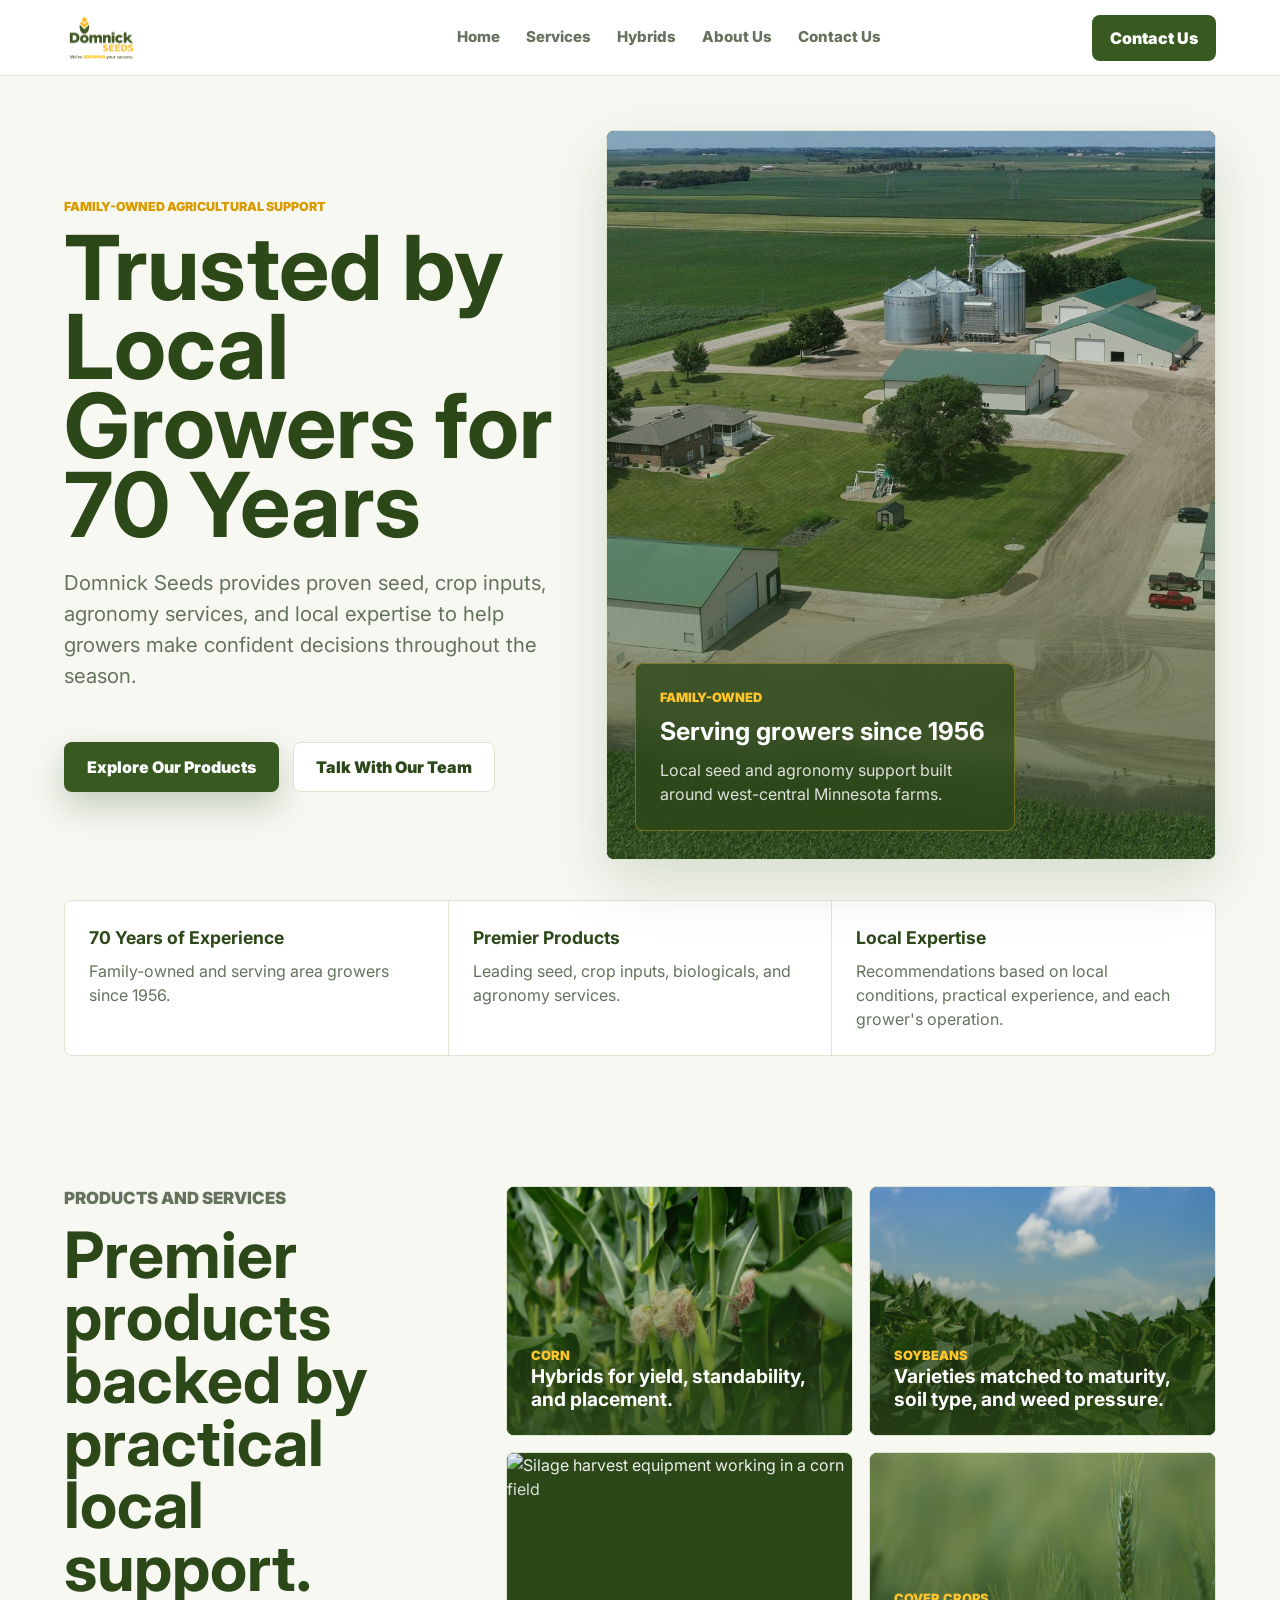
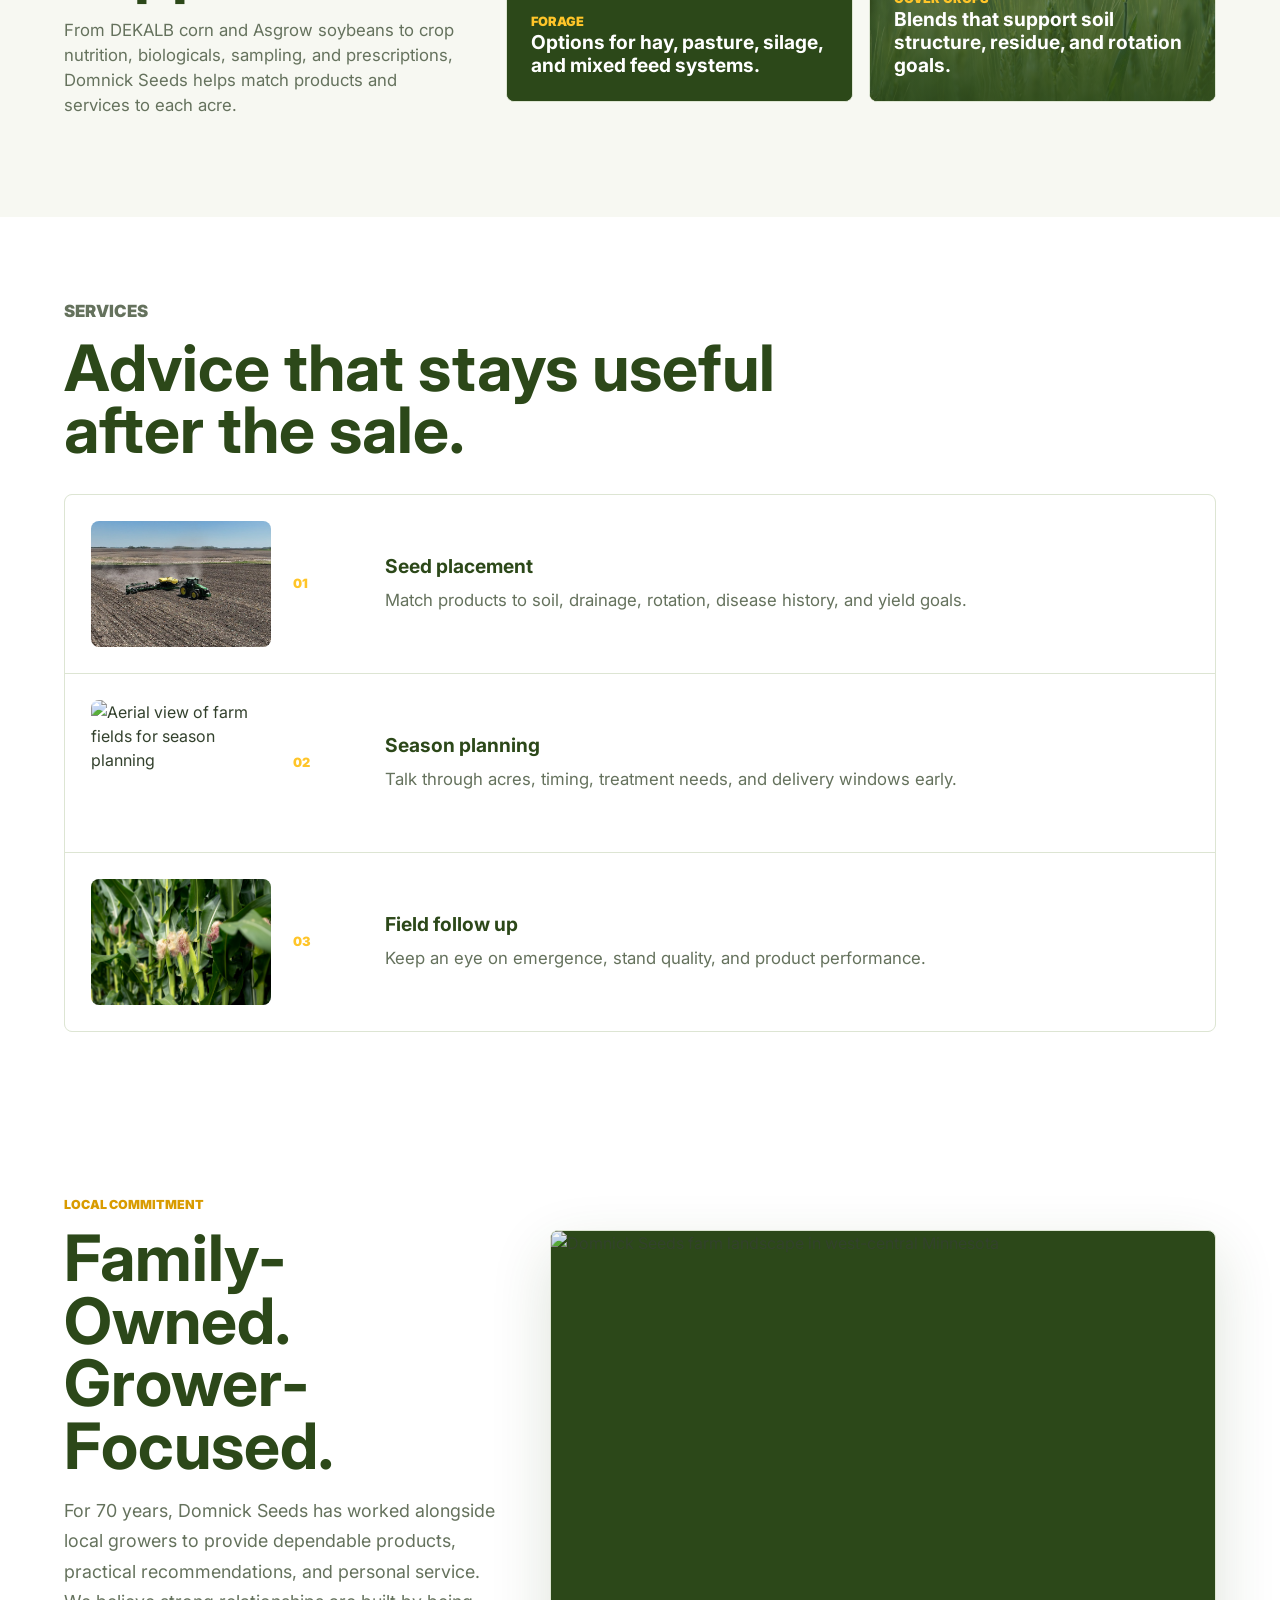
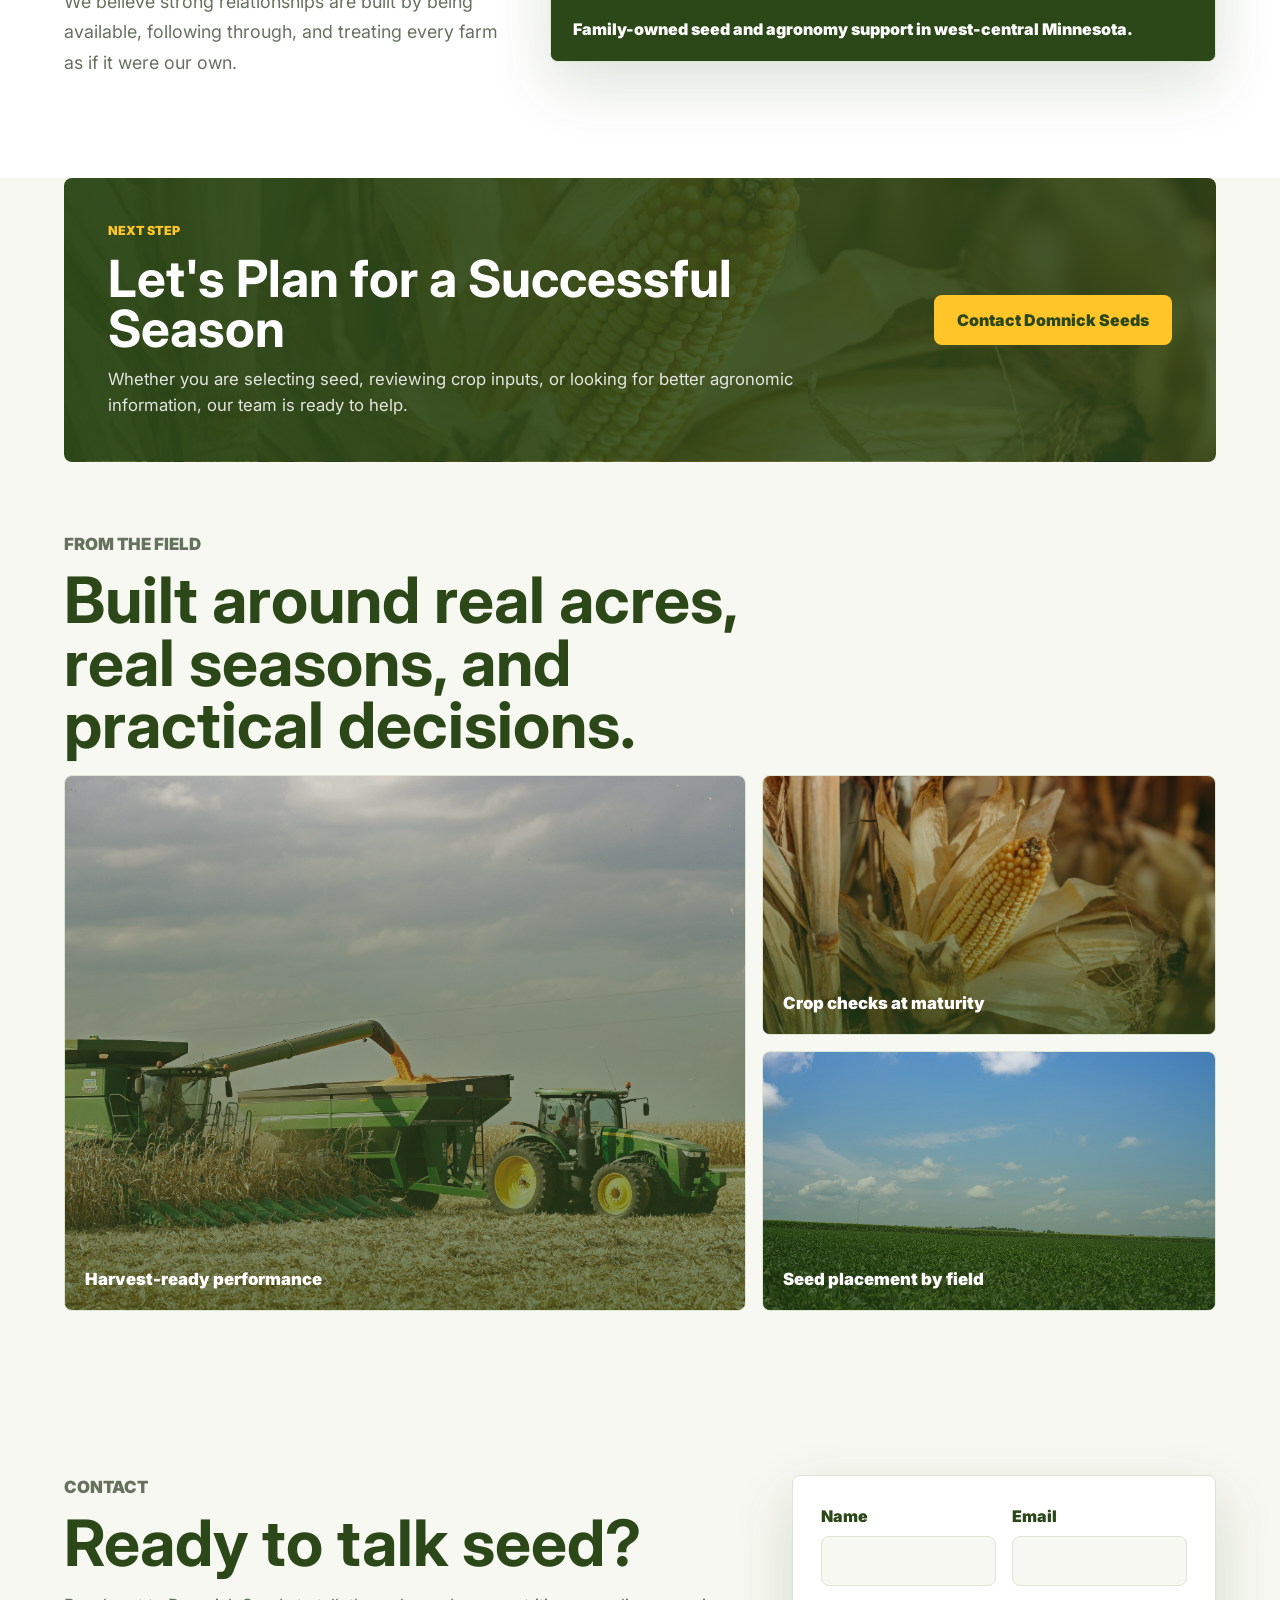
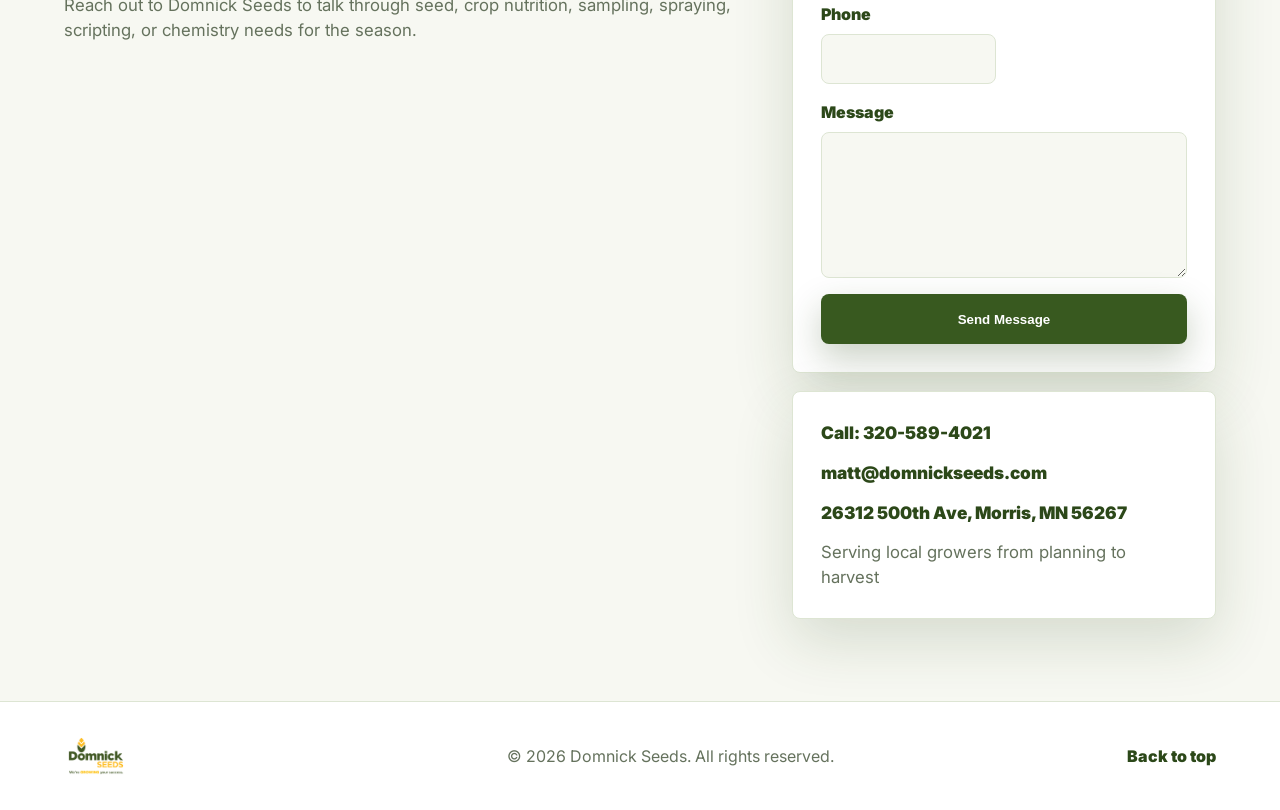
==== commit 12d9d530: "Move offer grid to services page" ====
--- a/index.html
+++ b/index.html
@@ -25,7 +25,6 @@
       </a>
       <nav class="nav-links" aria-label="Primary navigation">
         <a href="index.html#home">Home</a>
-        <a href="index.html#seed">Seed</a>
         <a href="products.html#services">Services</a>
         <a href="hybrids.html">Hybrids</a>
         <a href="about.html">About Us</a>
@@ -145,91 +144,6 @@
               <h3>Field follow up</h3>
               <p>Keep an eye on emergence, stand quality, and product performance.</p>
             </div>
-          </article>
-        </div>
-      </section>
-
-      <section class="section advice">
-        <div class="section-heading compact">
-          <p class="eyebrow">What we offer</p>
-          <h2>Products and services for the acres you manage.</h2>
-          <p>
-            Keep the plan simple, local, and field-specific with support across
-            seed selection, crop inputs, agronomy planning, and in-season decisions.
-          </p>
-        </div>
-        <div class="advice-grid">
-          <article>
-            <div class="advice-logo">
-              <img src="assets/logo-dekalb.svg" alt="DEKALB logo" />
-            </div>
-            <span>Seed</span>
-            <h3>DEKALB Corn</h3>
-            <p>Hybrid selection, trait packages, and field placement guidance for local yield goals.</p>
-            <a href="https://www.dekalbasgrowdeltapine.com/en-us/dekalb.html" target="_blank" rel="noreferrer">Learn more</a>
-          </article>
-          <article>
-            <div class="advice-logo">
-              <img src="assets/logo-asgrow.png" alt="Asgrow logo" />
-            </div>
-            <span>Seed</span>
-            <h3>Asgrow Soybeans</h3>
-            <p>Soybean options matched to maturity, field history, and weed management needs.</p>
-            <a href="https://www.dekalbasgrowdeltapine.com/en-us/asgrow.html" target="_blank" rel="noreferrer">Learn more</a>
-          </article>
-          <article>
-            <div class="advice-logo">
-              <img src="assets/logo-albert-lea-seed.jpg" alt="Albert Lea Seed logo" />
-            </div>
-            <span>Seed</span>
-            <h3>Albert Lea Seed and Viking Organic Seed</h3>
-            <p>Forage, small grain, cover crop, and organic seed options for diverse rotations.</p>
-            <a href="https://alseed.com/" target="_blank" rel="noreferrer">Learn more</a>
-          </article>
-          <article>
-            <span>Inputs</span>
-            <h3>Crop Protection Products</h3>
-            <p>Practical herbicide, fungicide, and crop protection conversations tied to field pressure.</p>
-            <a href="#contact">Learn more</a>
-          </article>
-          <article>
-            <div class="advice-logo">
-              <img src="assets/logo-bw-fusion.png" alt="BW Fusion logo" />
-            </div>
-            <span>Nutrition</span>
-            <h3>BW Fusion</h3>
-            <p>Crop nutrition and biological tools that support plant health and seasonal performance.</p>
-            <a href="https://www.bw-fusion.com/" target="_blank" rel="noreferrer">Learn more</a>
-          </article>
-          <article>
-            <div class="advice-logo">
-              <img src="assets/logo-pivot-bio-wide.png" alt="Pivot Bio logo" />
-            </div>
-            <span>Biologicals</span>
-            <h3>Pivot Bio</h3>
-            <p>Nitrogen-focused biological options for growers looking to strengthen fertility plans.</p>
-            <a href="https://www.pivotbio.com/" target="_blank" rel="noreferrer">Learn more</a>
-          </article>
-          <article>
-            <div class="advice-logo">
-              <img src="assets/logo-agronomy365.png" alt="Agronomy 365 logo" />
-            </div>
-            <span>Agronomy</span>
-            <h3>Agronomy and Crop Planning</h3>
-            <p>Season-long planning based on acres, rotation, timing, product fit, and grower goals.</p>
-            <a href="https://agronomy365.com/" target="_blank" rel="noreferrer">Learn more</a>
-          </article>
-          <article>
-            <span>Precision</span>
-            <h3>Variable-Rate Prescriptions</h3>
-            <p>Zone and field data support for seeding, fertility, and input decisions where it pays.</p>
-            <a href="#contact">Learn more</a>
-          </article>
-          <article>
-            <span>Sampling</span>
-            <h3>Soil and Tissue Sampling</h3>
-            <p>Actionable sampling information to help guide fertility, crop nutrition, and timing.</p>
-            <a href="products.html#services">Learn more</a>
           </article>
         </div>
       </section>
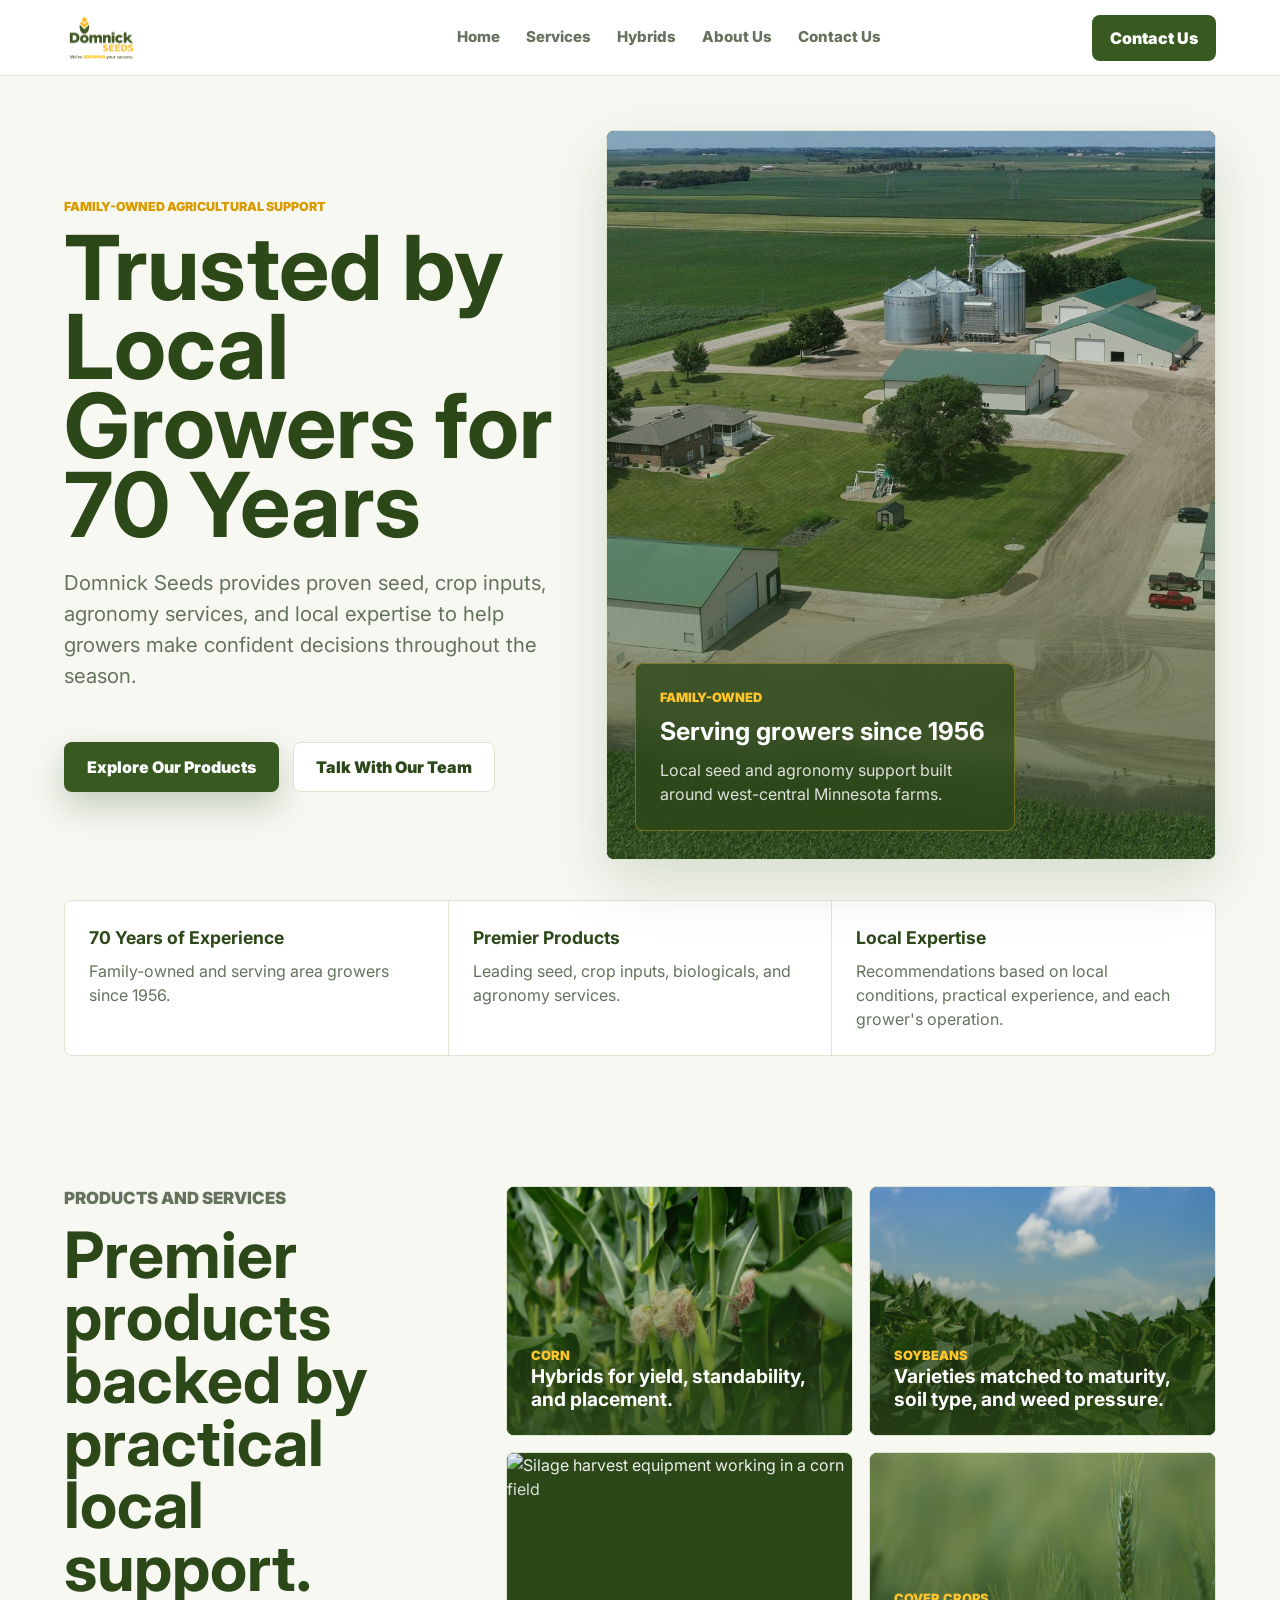
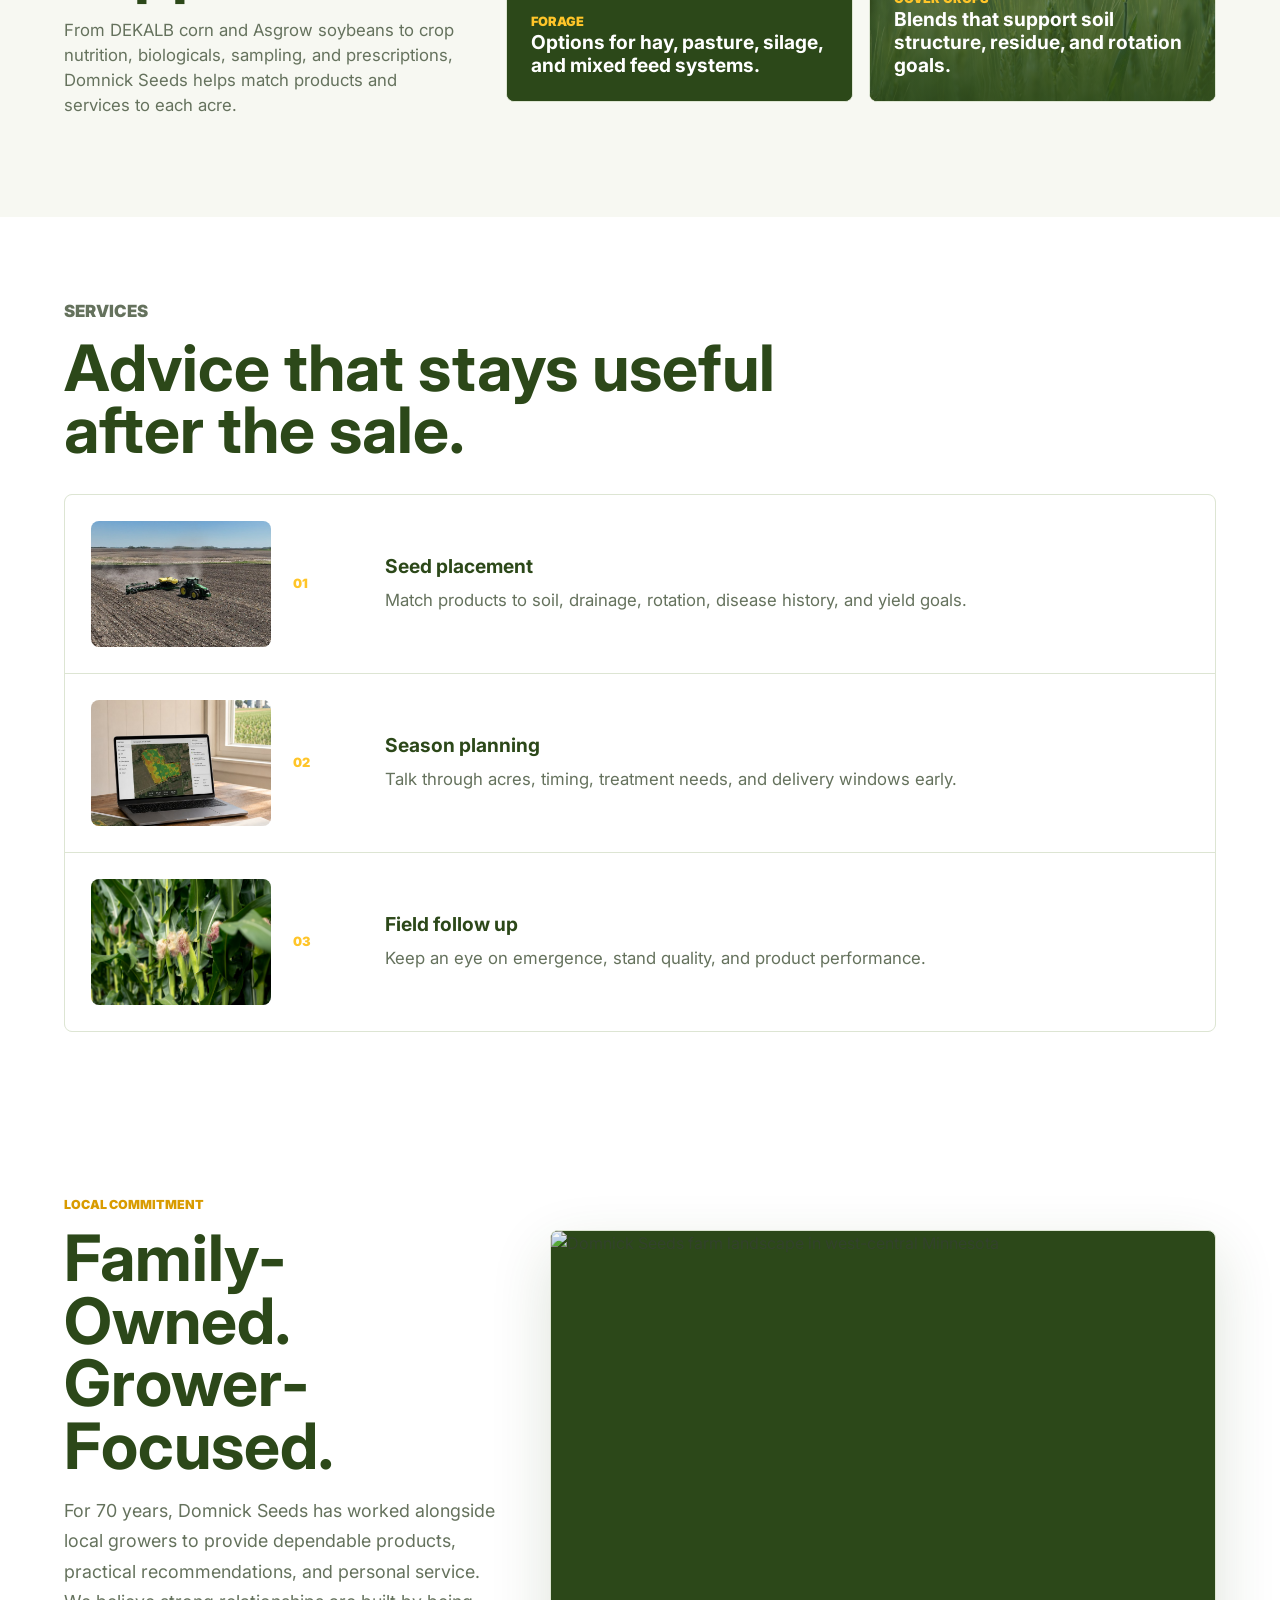
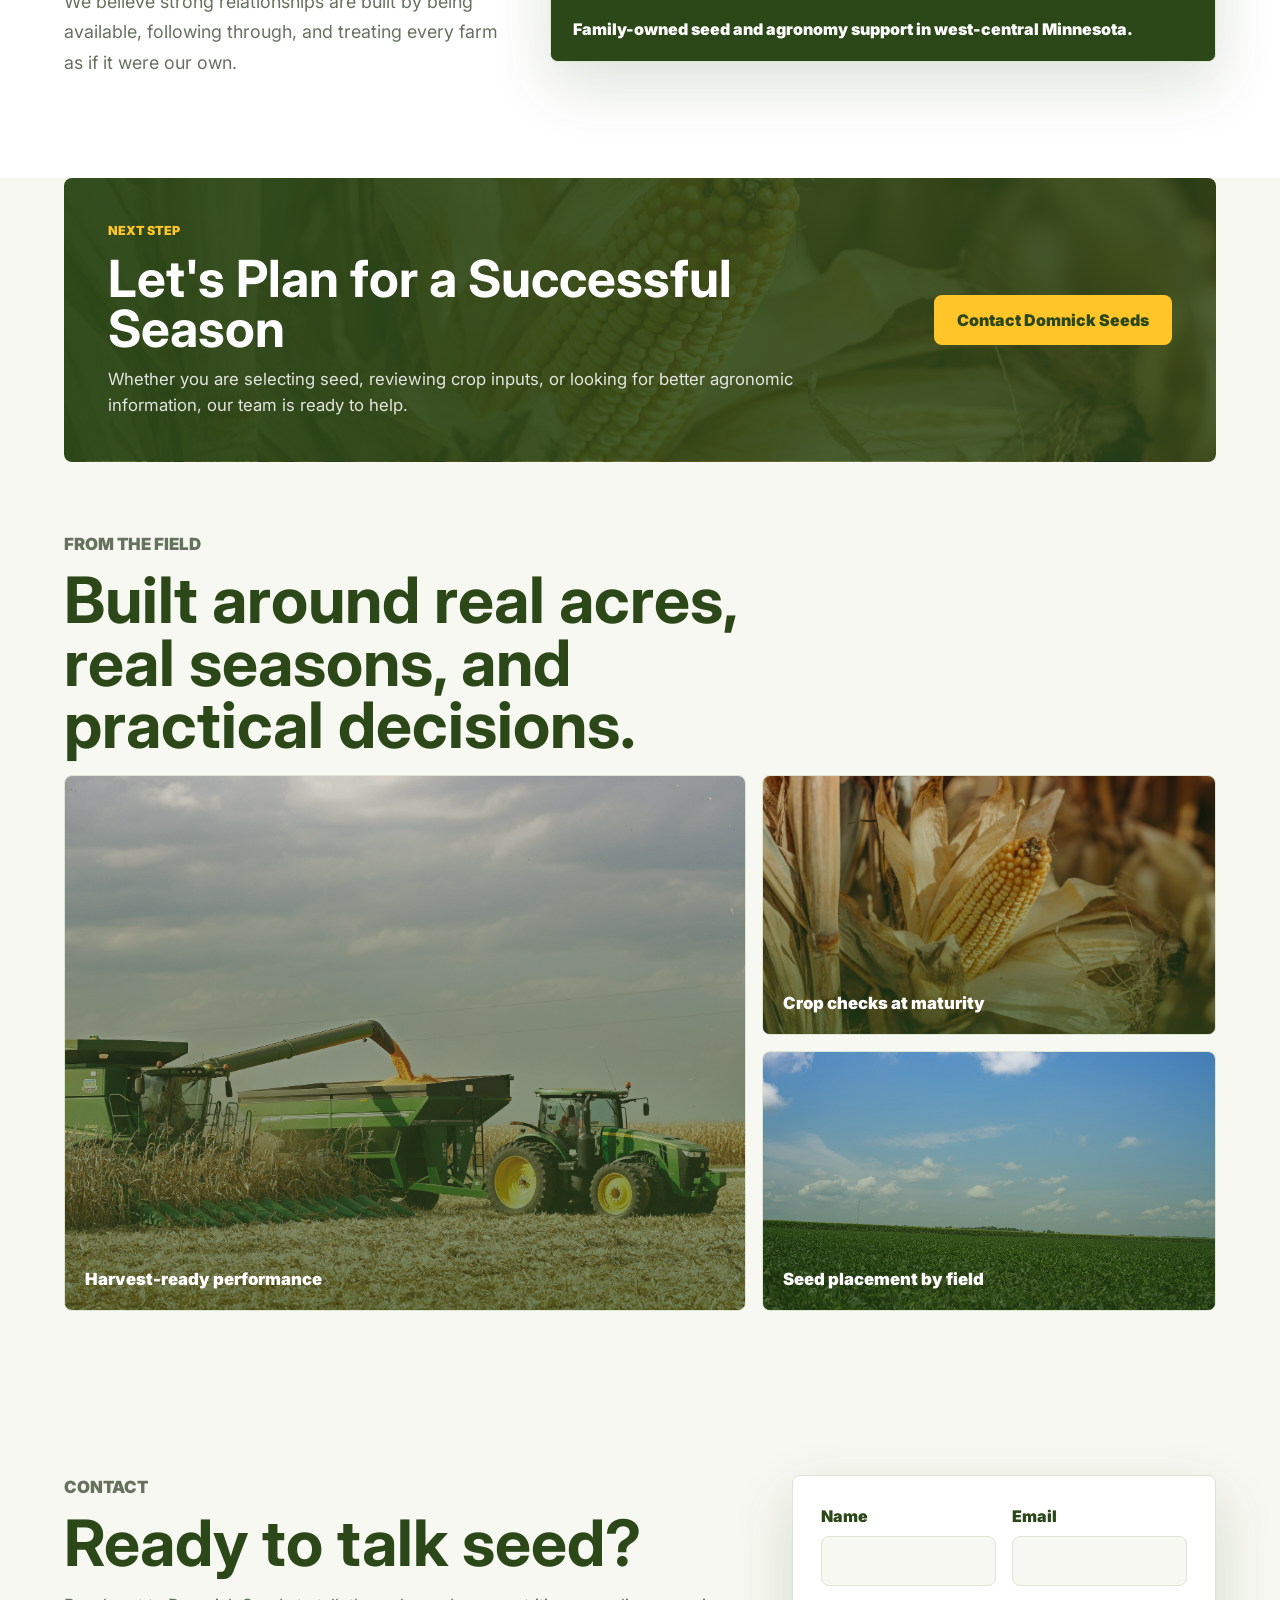
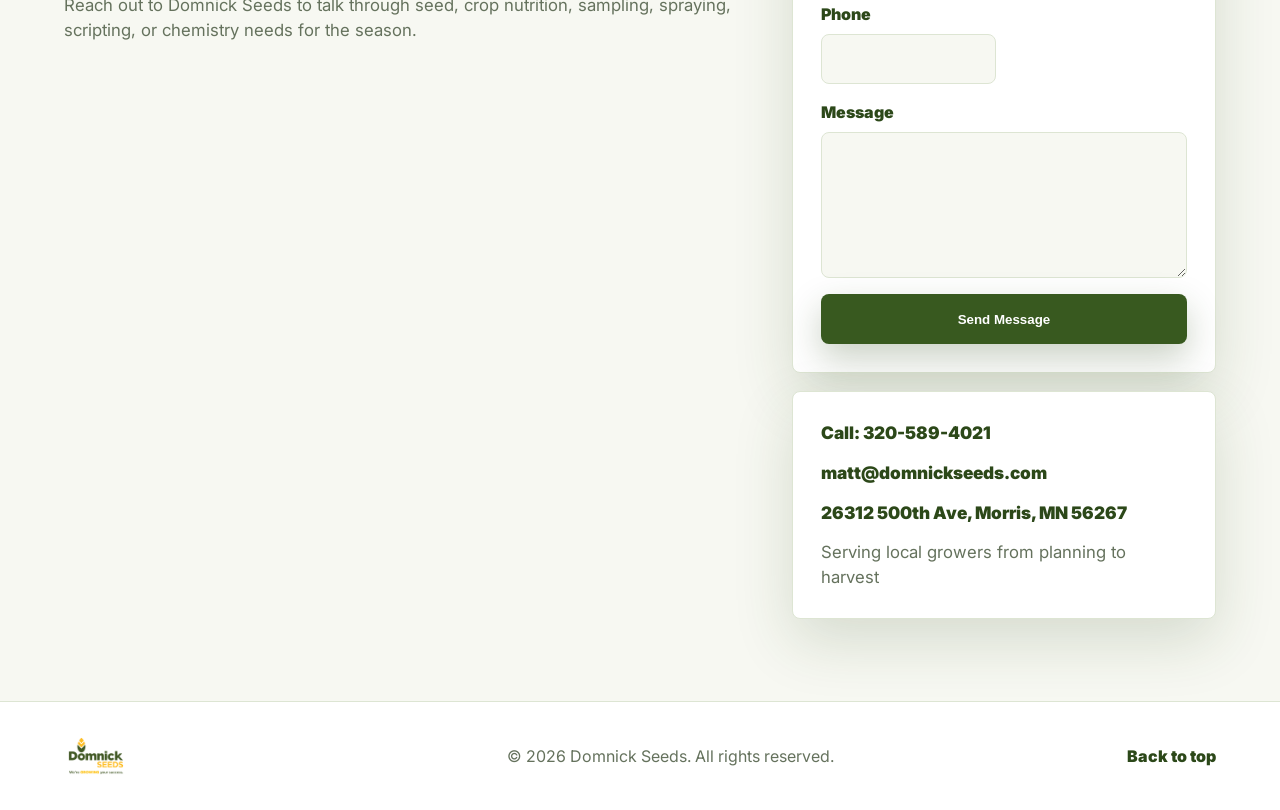
==== commit 6e0a7e92: "Update season planning image" ====
--- a/index.html
+++ b/index.html
@@ -130,7 +130,7 @@
             </div>
           </article>
           <article>
-            <img src="assets/domnick-farm-aerial.jpg" alt="Aerial view of farm fields for season planning" />
+            <img src="assets/service-season-planning-map.jpg" alt="Laptop with field planning map for season planning" />
             <span>02</span>
             <div>
               <h3>Season planning</h3>
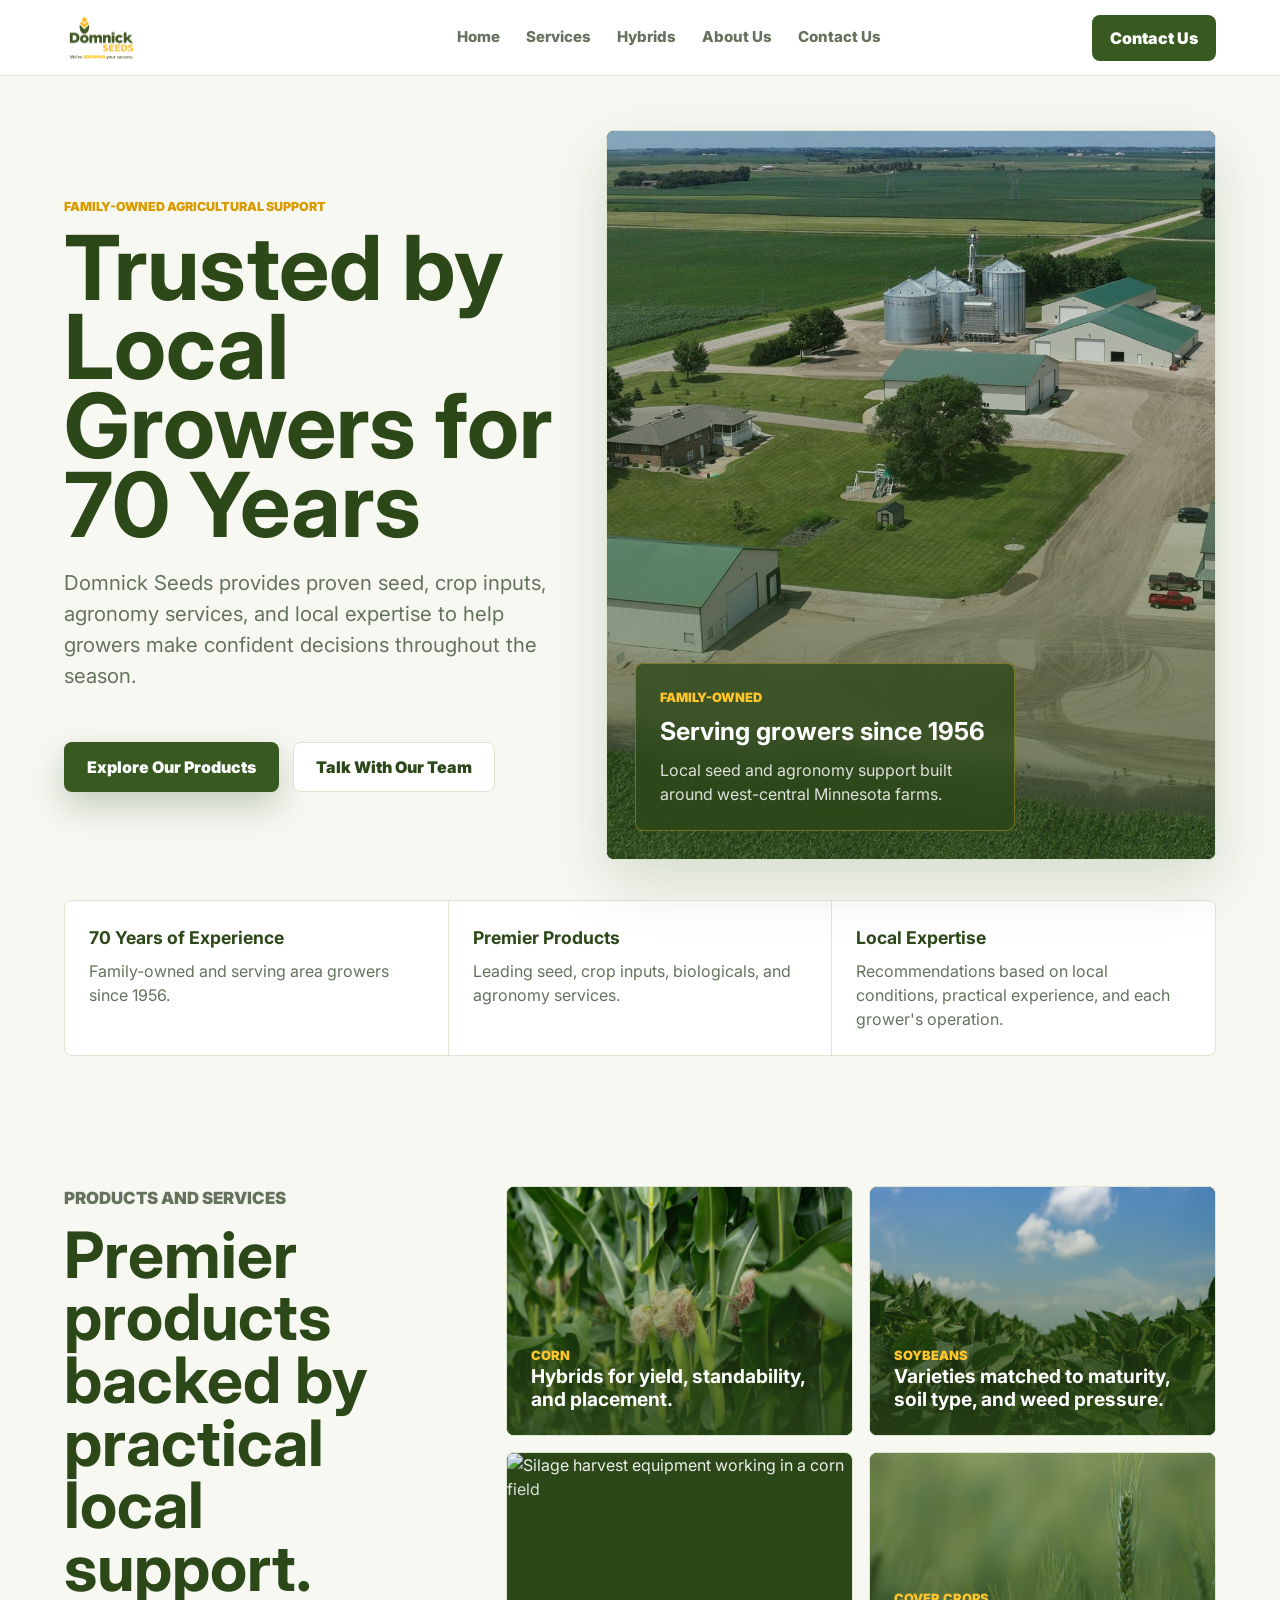
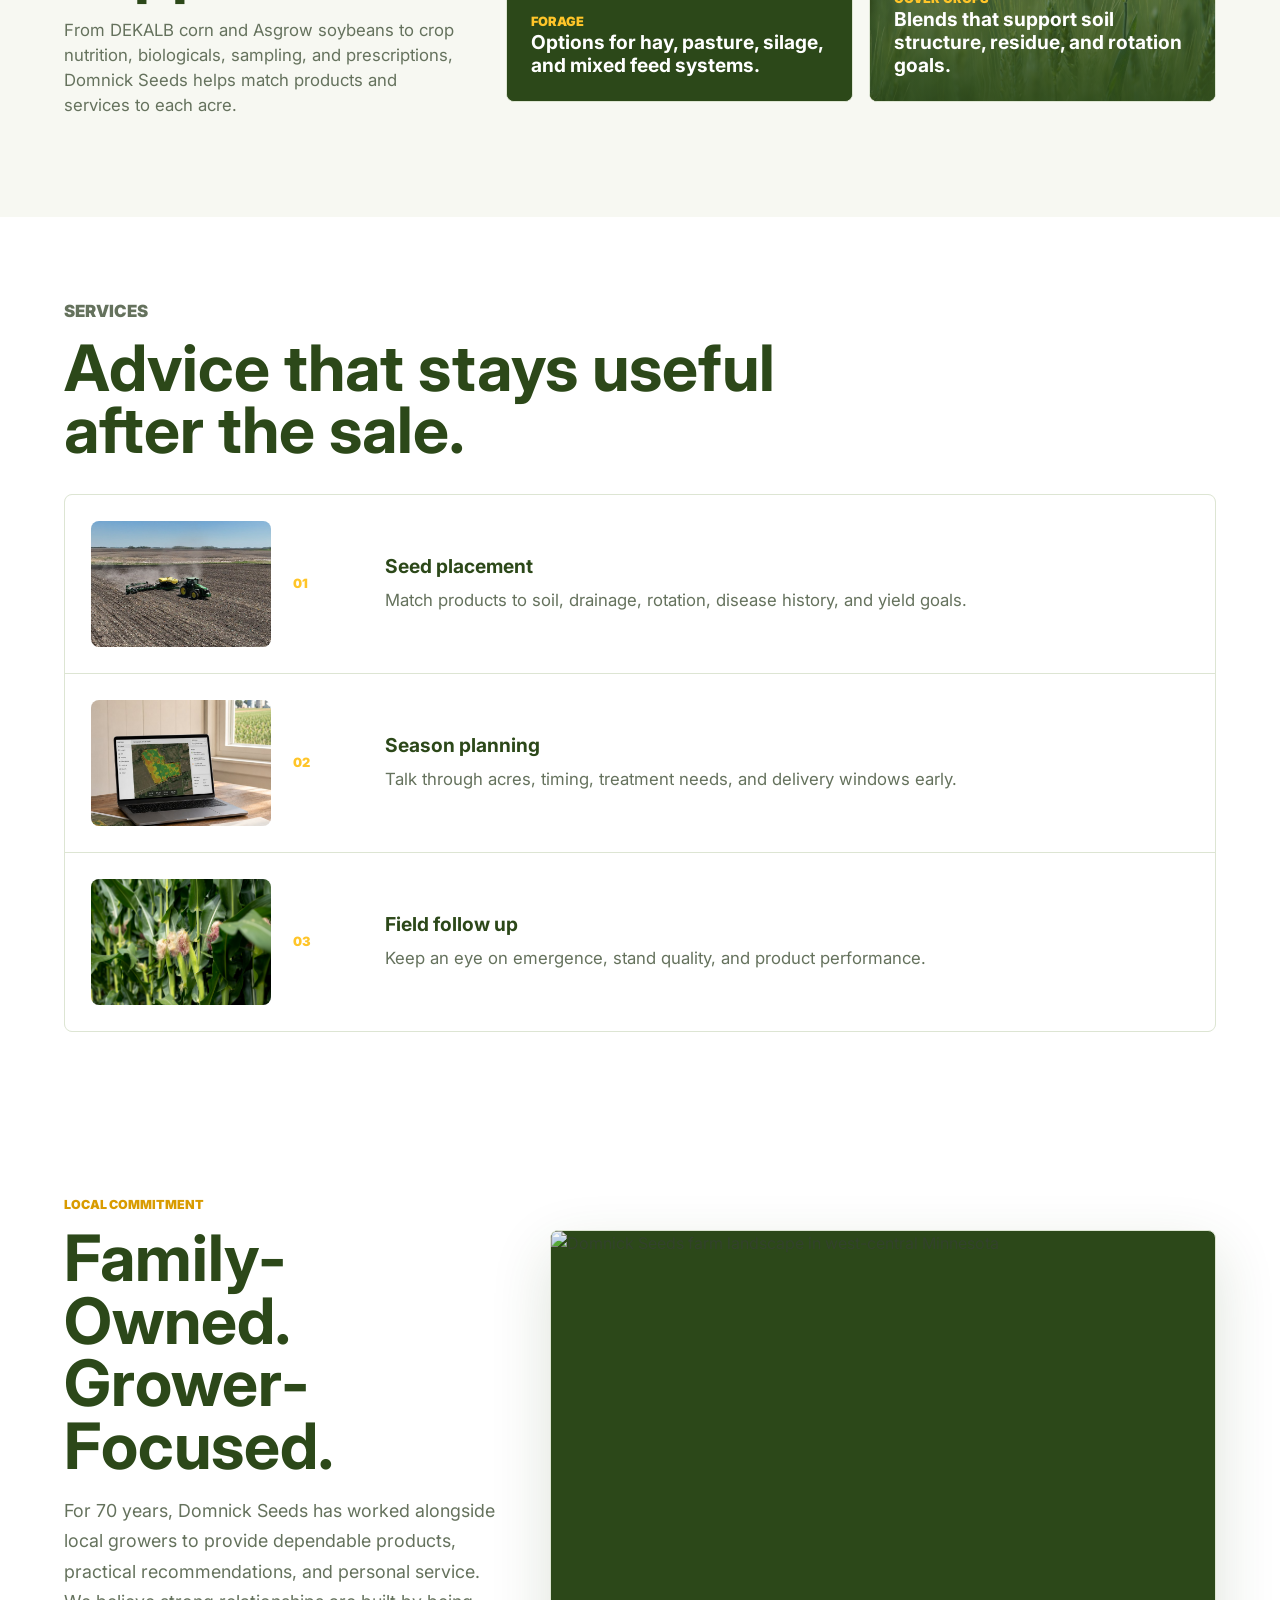
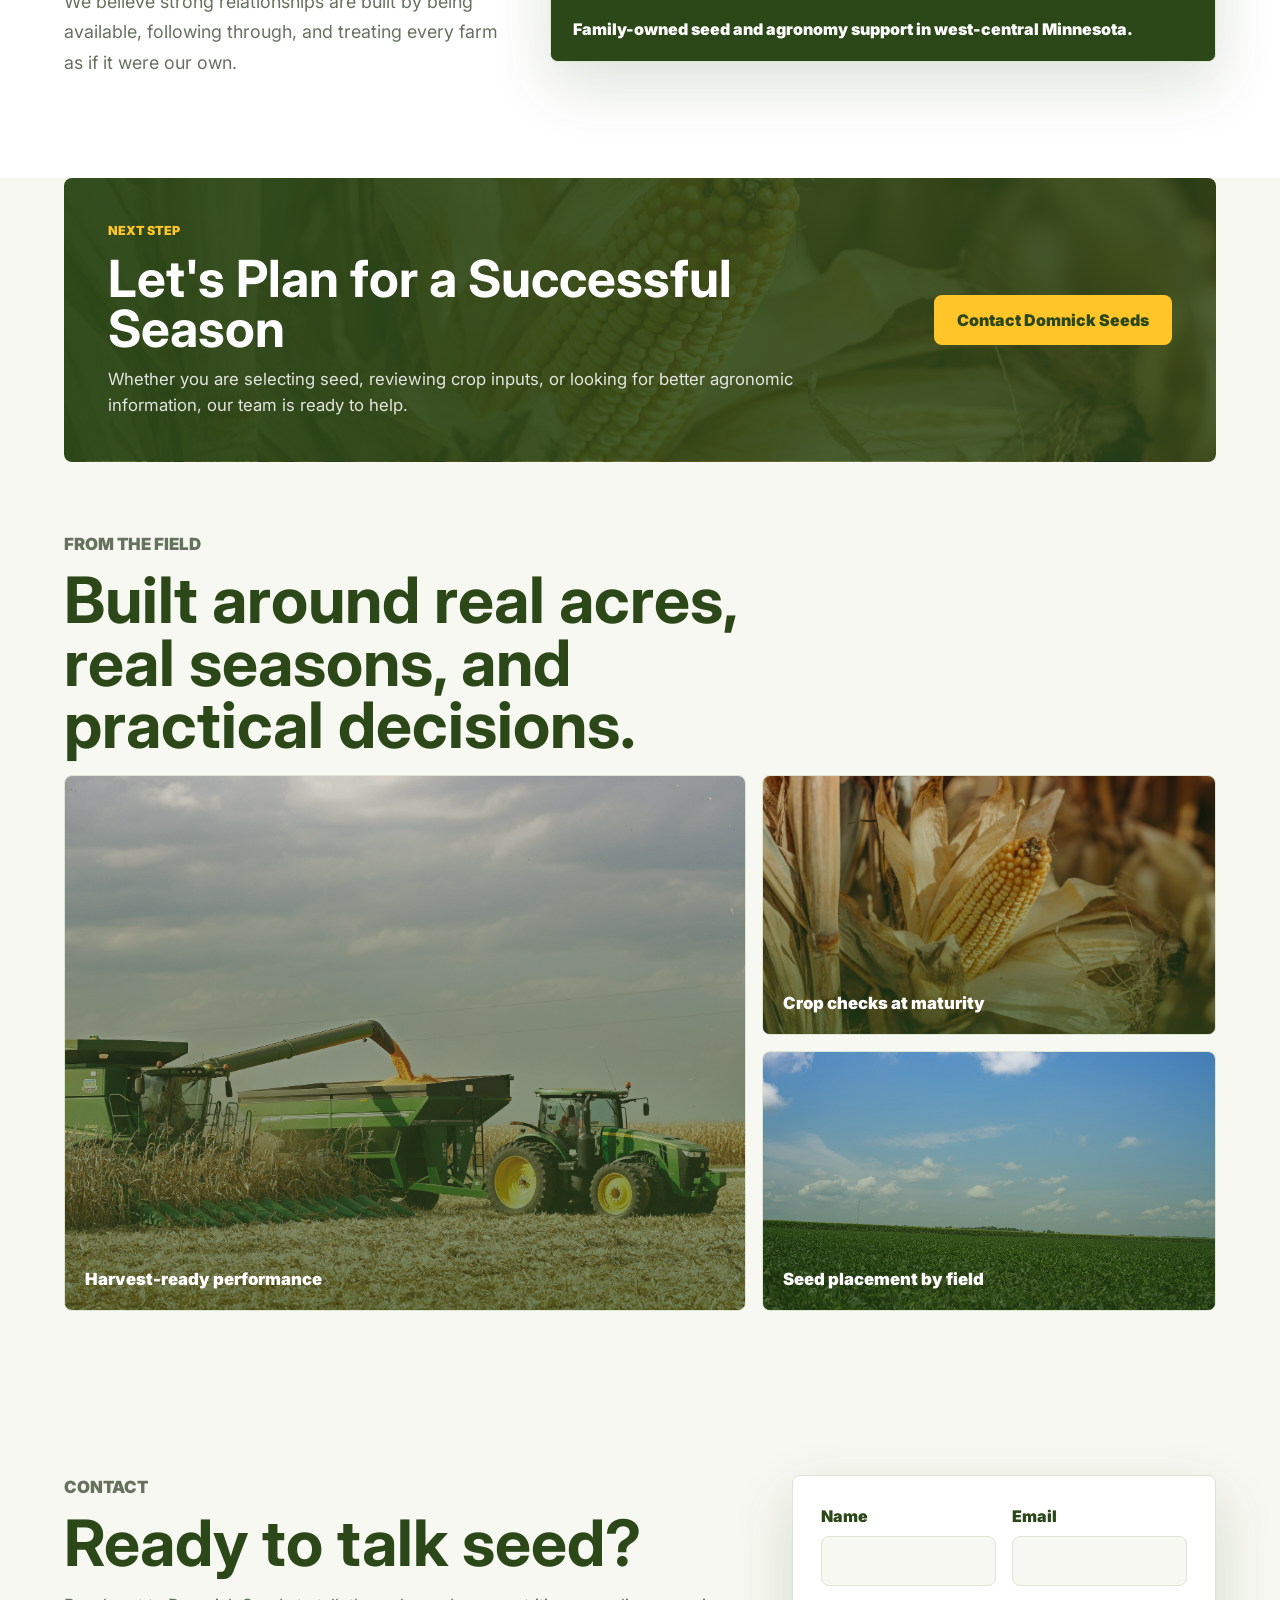
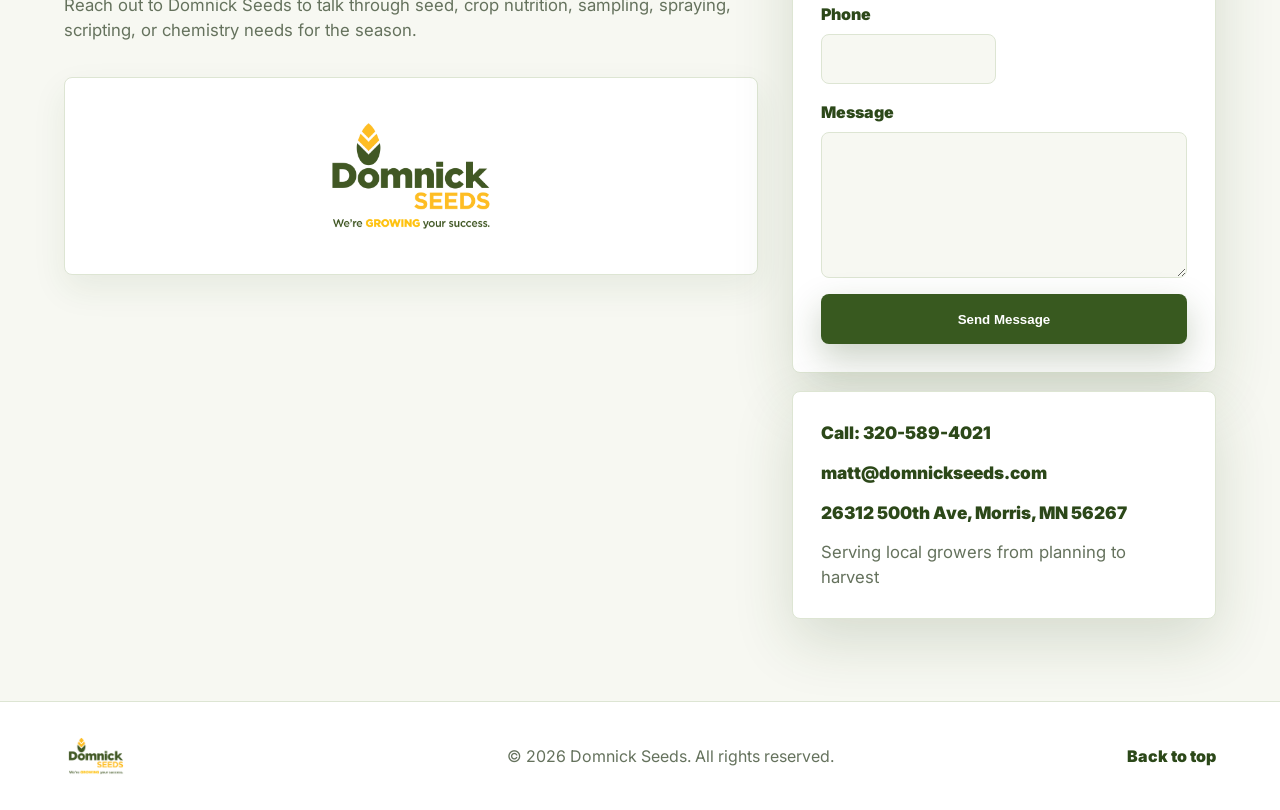
==== commit acf70a58: "Add logo to contact section" ====
--- a/index.html
+++ b/index.html
@@ -210,6 +210,9 @@
             Reach out to Domnick Seeds to talk through seed, crop nutrition,
             sampling, spraying, scripting, or chemistry needs for the season.
           </p>
+          <div class="contact-logo-panel">
+            <img src="assets/domnick-seeds-logo.jpg" alt="Domnick Seeds" />
+          </div>
         </div>
         <div class="contact-box">
           <form
--- a/styles.css
+++ b/styles.css
@@ -1036,6 +1036,26 @@
   align-items: start;
 }
 
+.contact-logo-panel {
+  display: flex;
+  align-items: center;
+  justify-content: center;
+  min-height: 180px;
+  margin-top: 34px;
+  padding: 28px;
+  background: var(--surface);
+  border: 1px solid var(--line);
+  border-radius: 8px;
+  box-shadow: 0 14px 34px rgba(44, 72, 25, 0.08);
+}
+
+.contact-logo-panel img {
+  width: min(100%, 360px);
+  max-height: 140px;
+  object-fit: contain;
+  mix-blend-mode: multiply;
+}
+
 .contact-box {
   display: grid;
   gap: 18px;
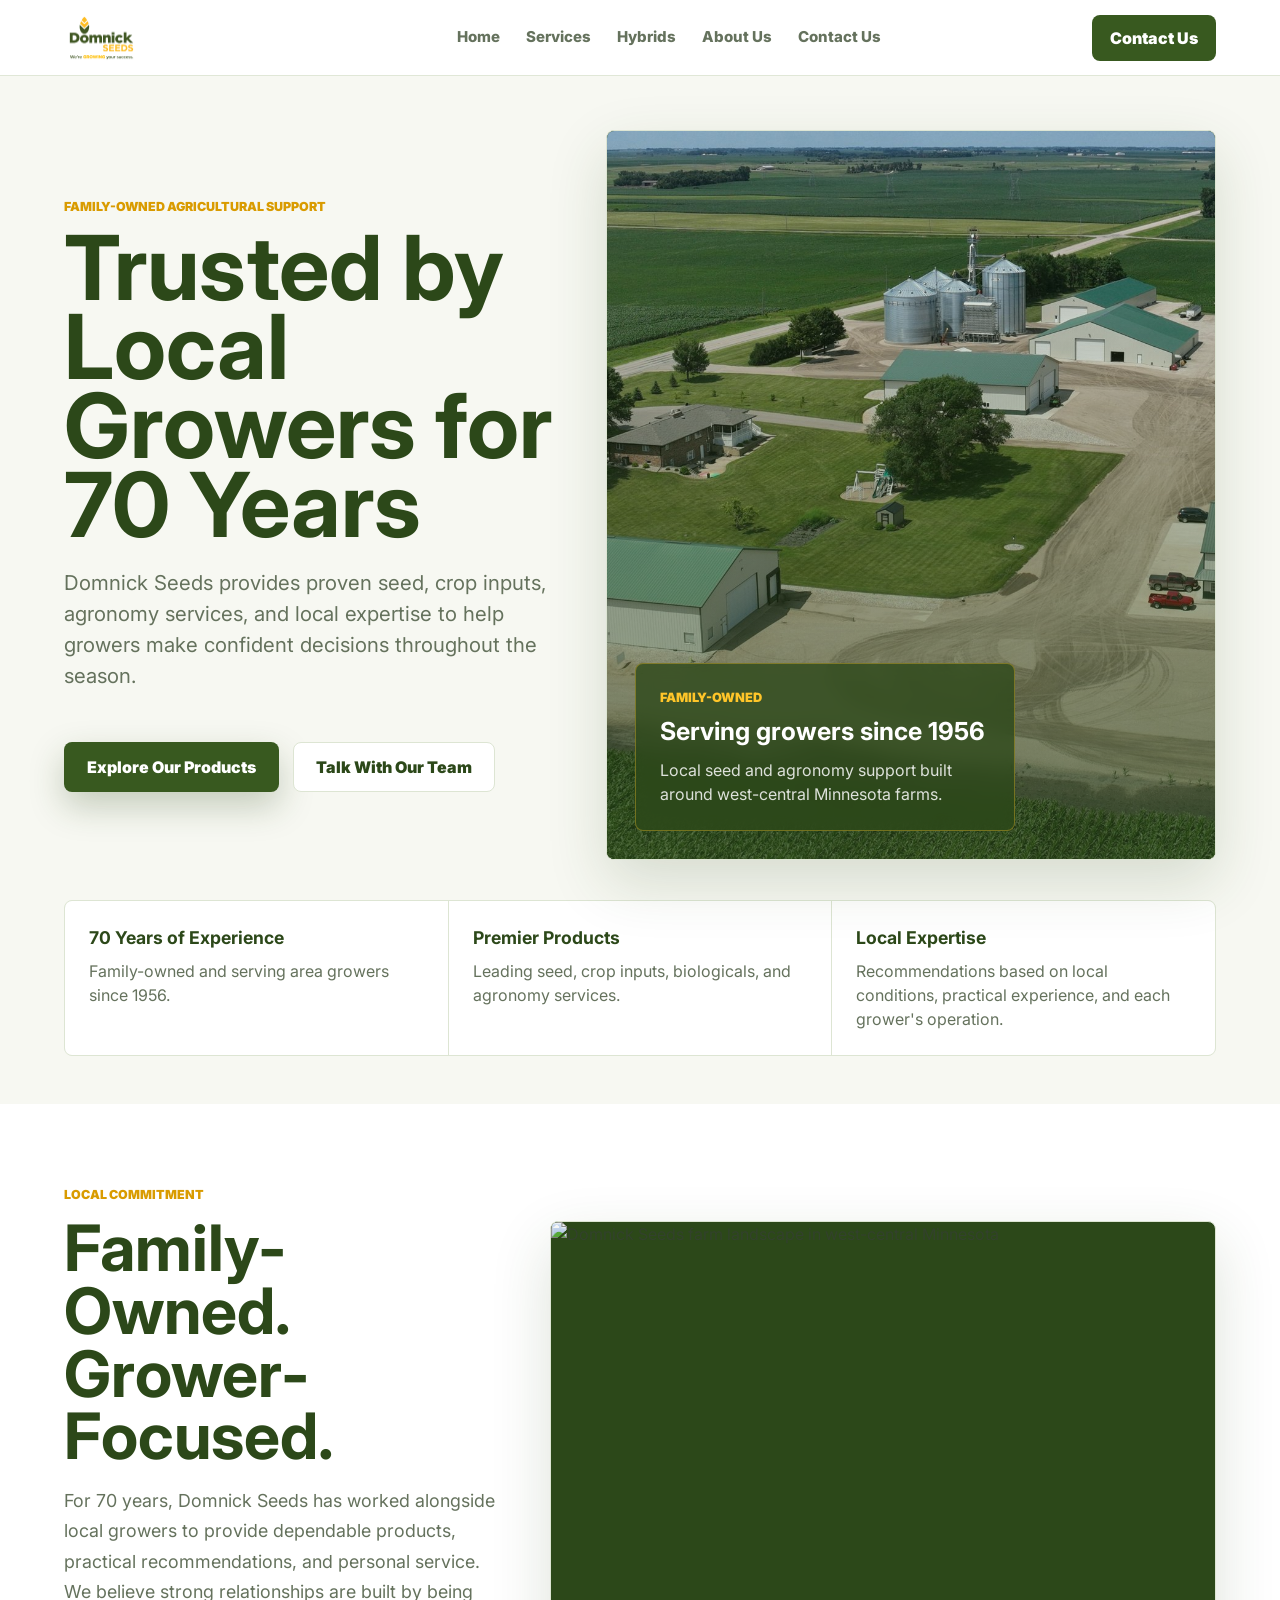
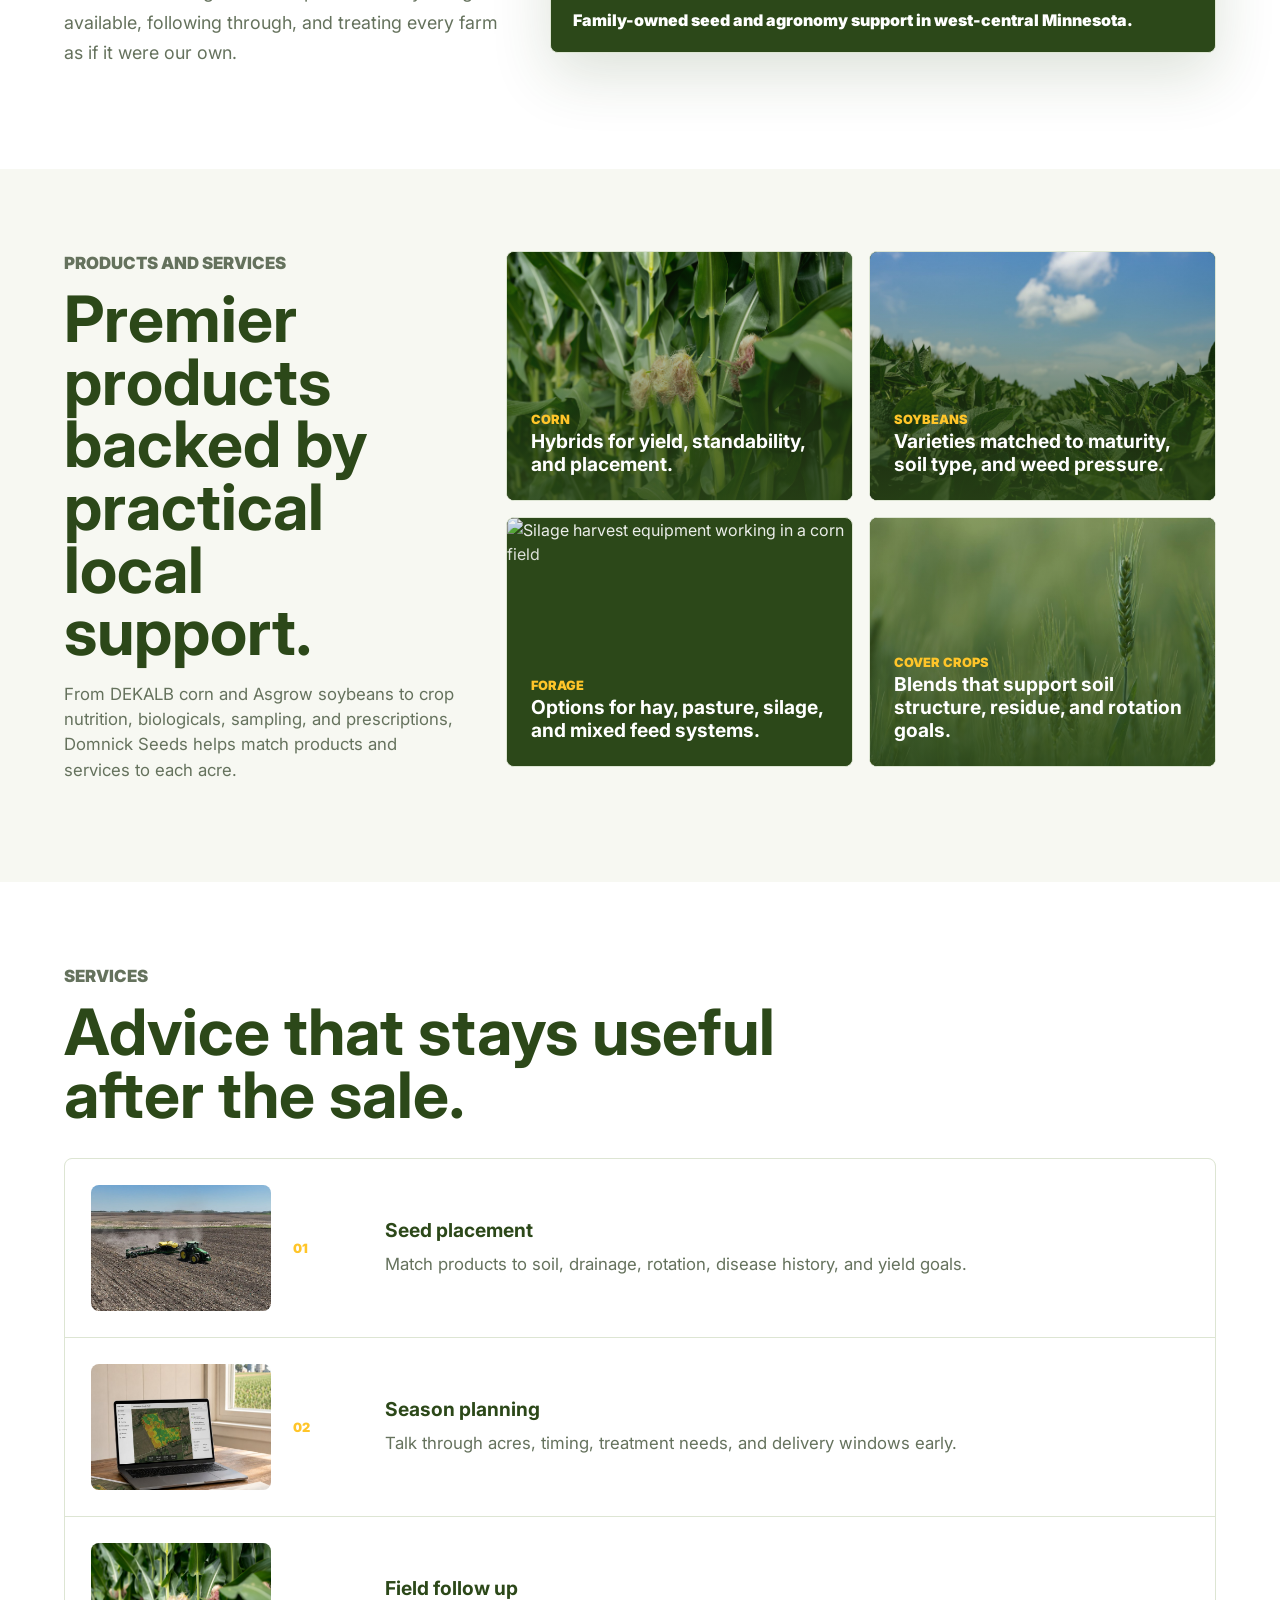
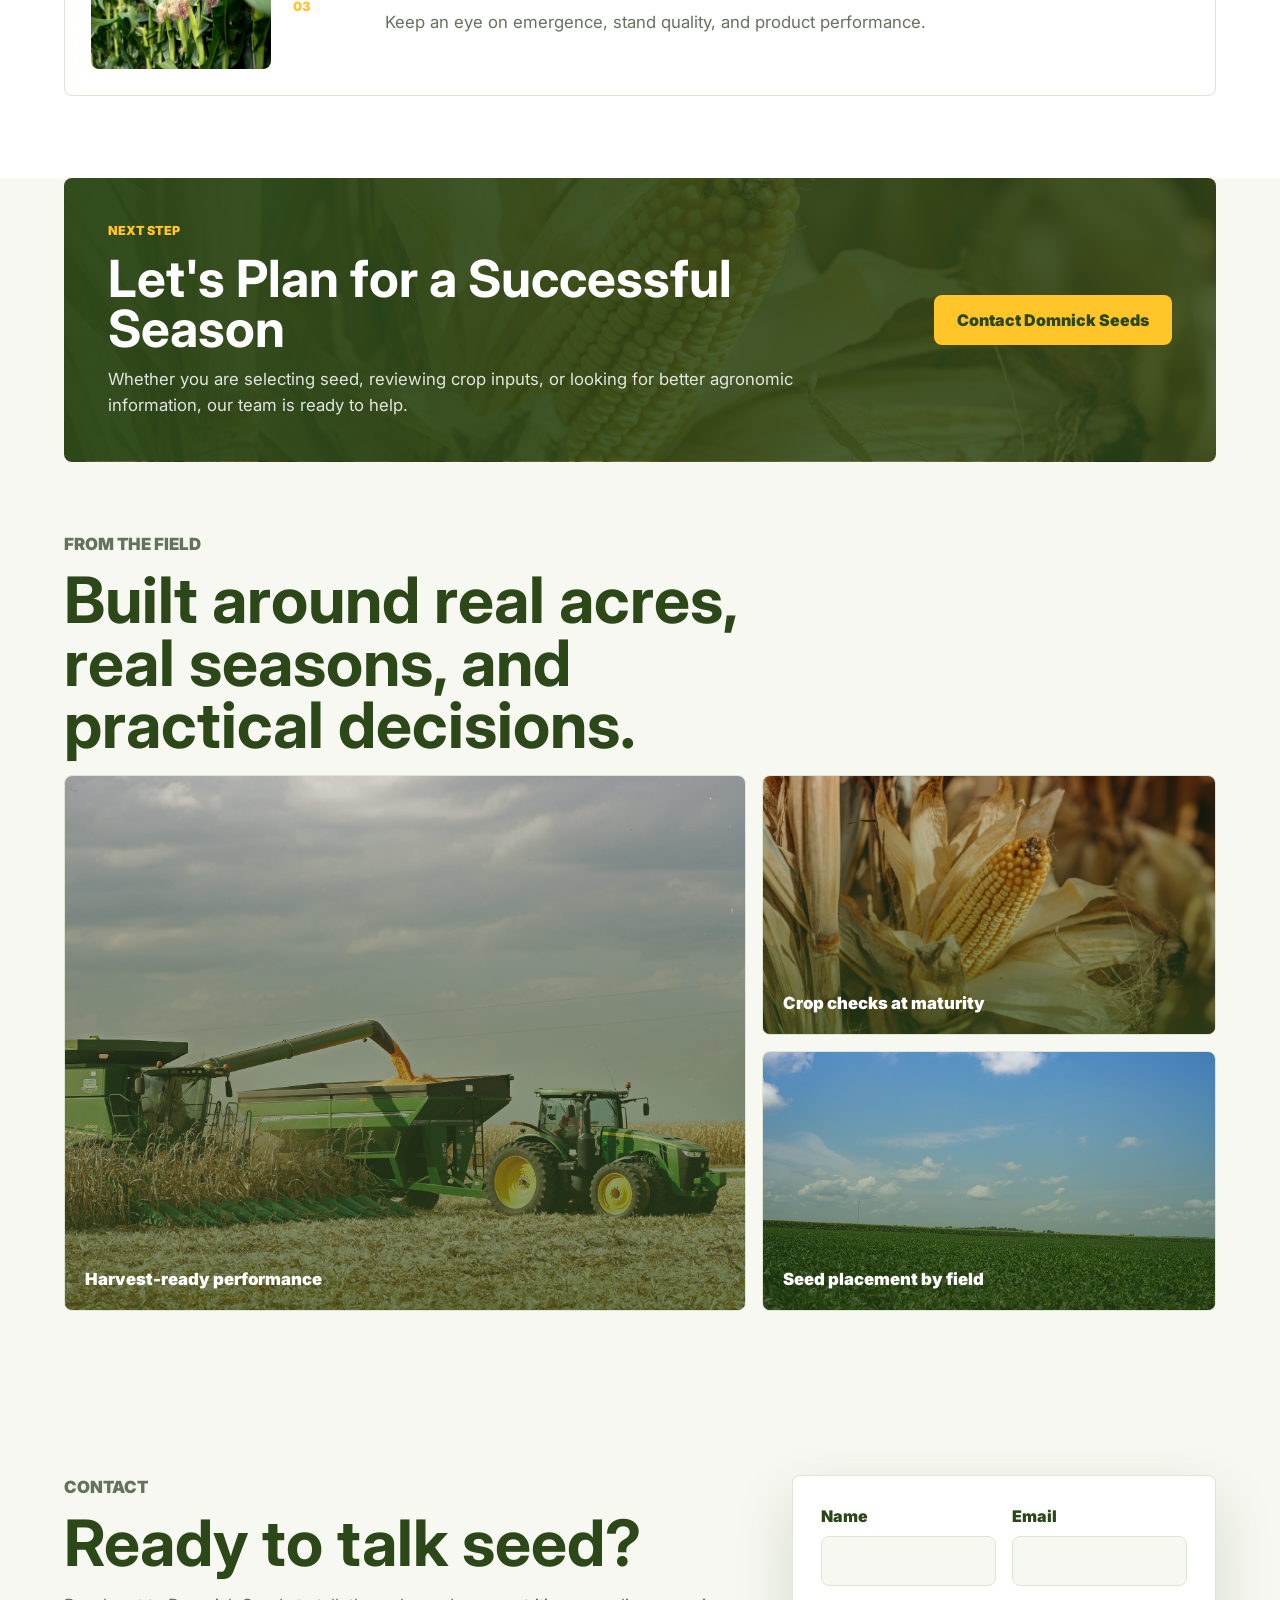
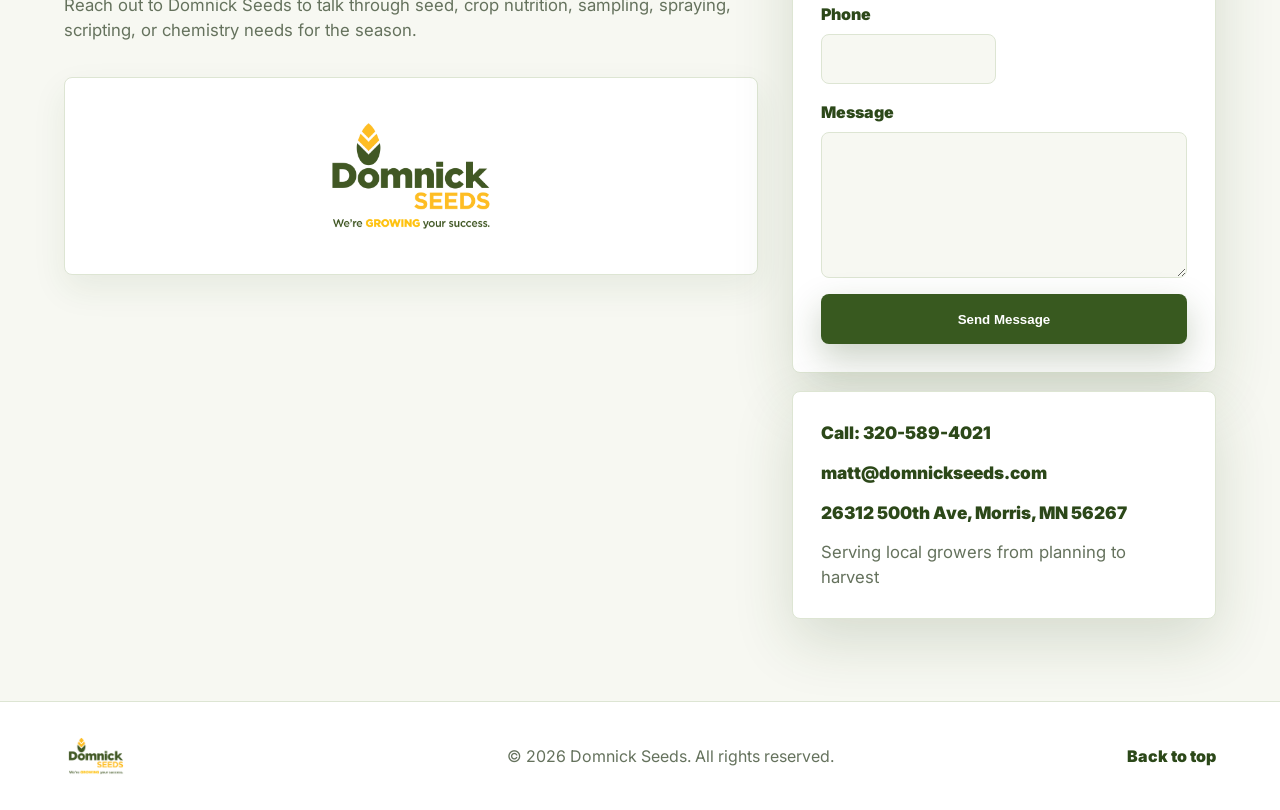
==== commit 039b2ccb: "Move local commitment above products" ====
--- a/index.html
+++ b/index.html
@@ -81,6 +81,27 @@
         </div>
       </section>
 
+      <section class="section family-owned">
+        <div class="family-copy">
+          <p class="eyebrow">Local commitment</p>
+          <h2>Family-Owned. Grower-Focused.</h2>
+          <p>
+            For 70 years, Domnick Seeds has worked alongside local growers to
+            provide dependable products, practical recommendations, and personal
+            service. We believe strong relationships are built by being
+            available, following through, and treating every farm as if it were
+            our own.
+          </p>
+        </div>
+        <figure>
+          <img
+            src="assets/domnick-farm-aerial.jpg"
+            alt="Domnick Seeds farm landscape in west-central Minnesota"
+          />
+          <figcaption>Family-owned seed and agronomy support in west-central Minnesota.</figcaption>
+        </figure>
+      </section>
+
       <section class="section split" id="seed">
         <div class="section-heading">
           <p class="eyebrow">Products and services</p>
@@ -146,27 +167,6 @@
             </div>
           </article>
         </div>
-      </section>
-
-      <section class="section family-owned">
-        <div class="family-copy">
-          <p class="eyebrow">Local commitment</p>
-          <h2>Family-Owned. Grower-Focused.</h2>
-          <p>
-            For 70 years, Domnick Seeds has worked alongside local growers to
-            provide dependable products, practical recommendations, and personal
-            service. We believe strong relationships are built by being
-            available, following through, and treating every farm as if it were
-            our own.
-          </p>
-        </div>
-        <figure>
-          <img
-            src="assets/domnick-farm-aerial.jpg"
-            alt="Domnick Seeds farm landscape in west-central Minnesota"
-          />
-          <figcaption>Family-owned seed and agronomy support in west-central Minnesota.</figcaption>
-        </figure>
       </section>
 
       <section class="season-band" id="season">
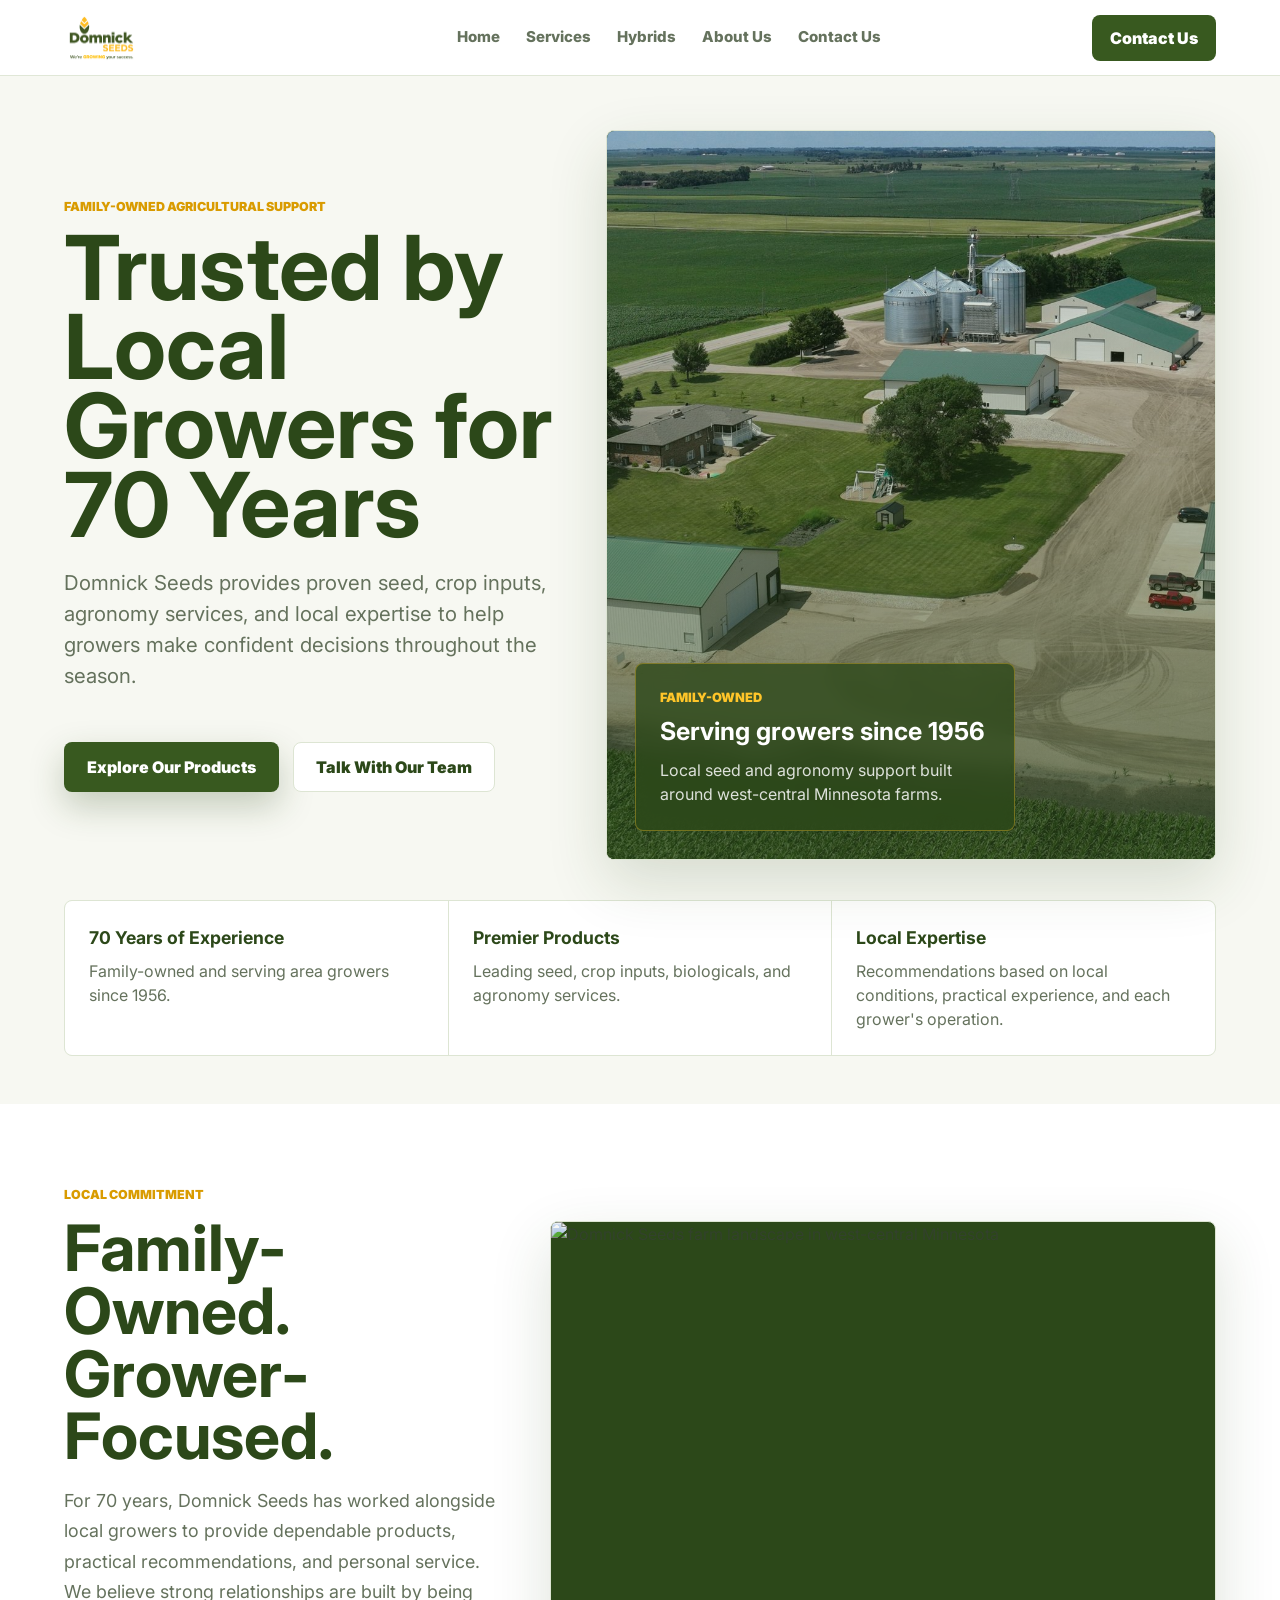
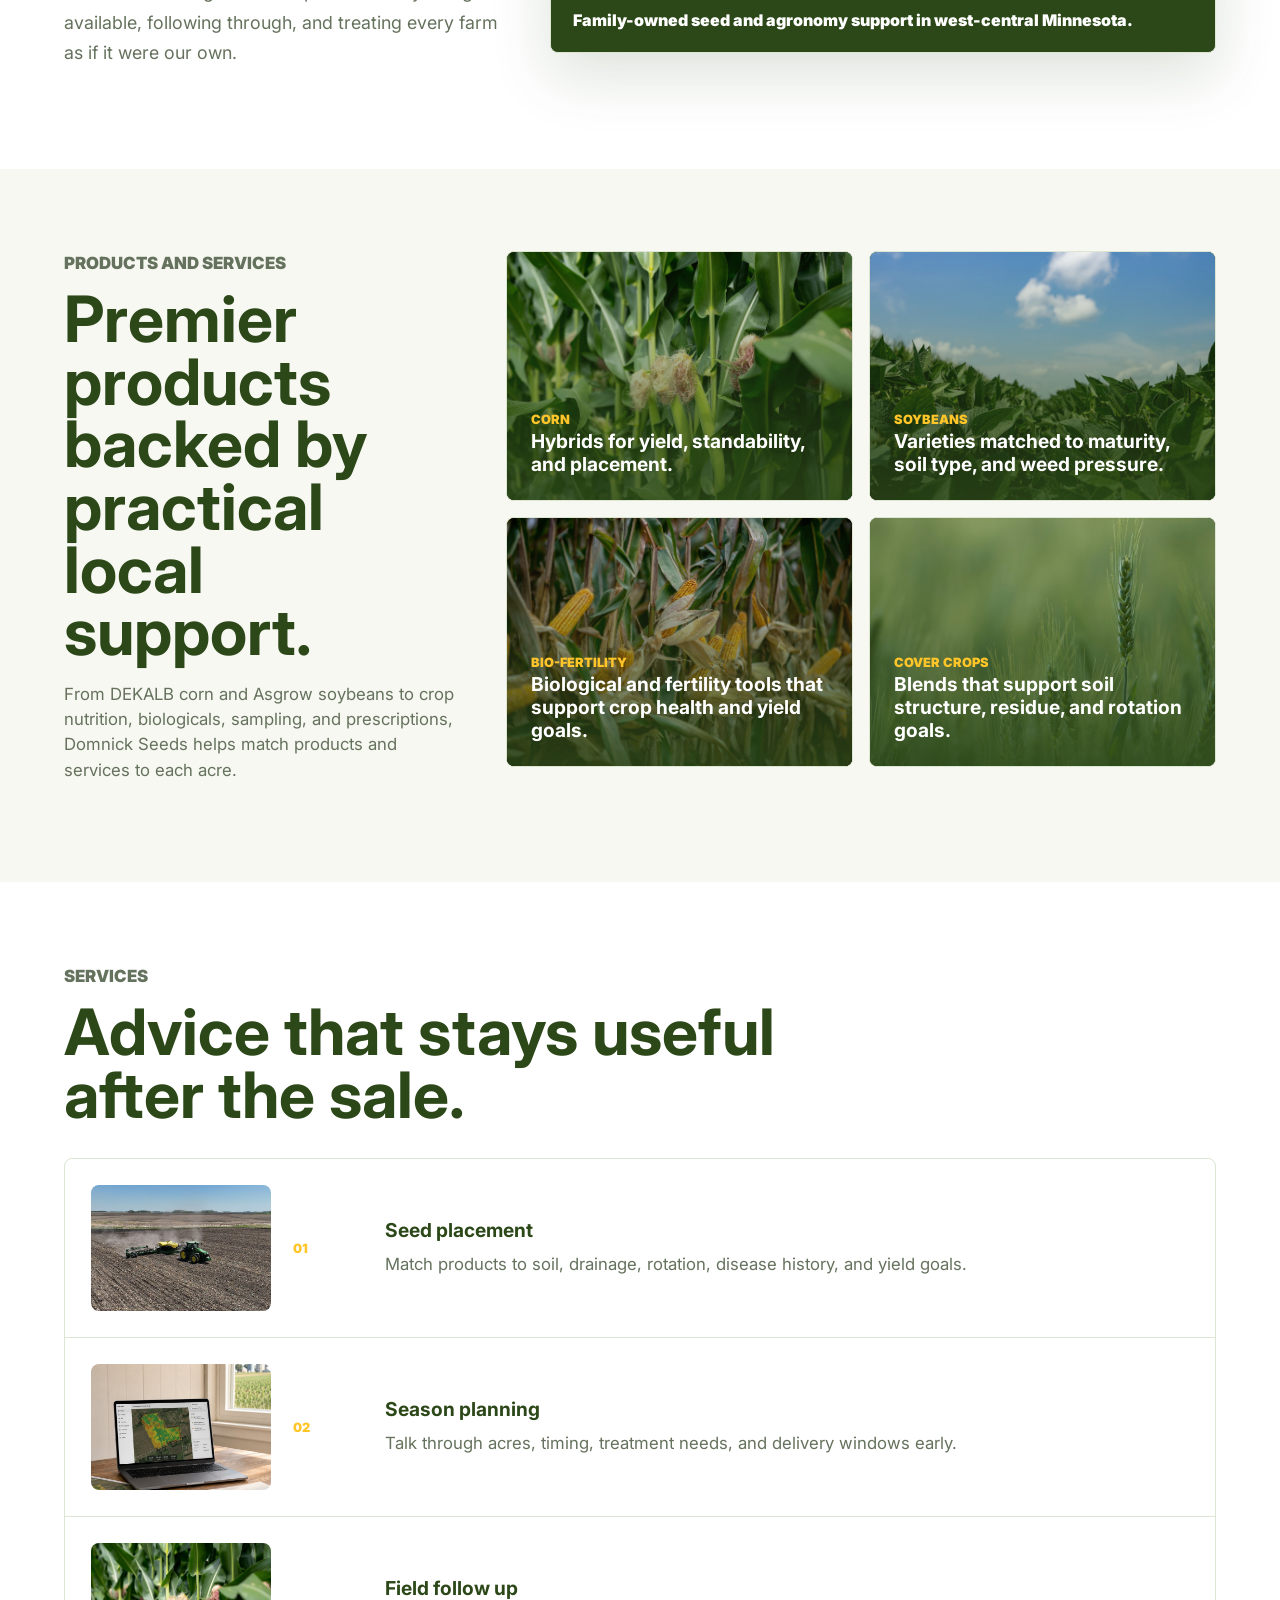
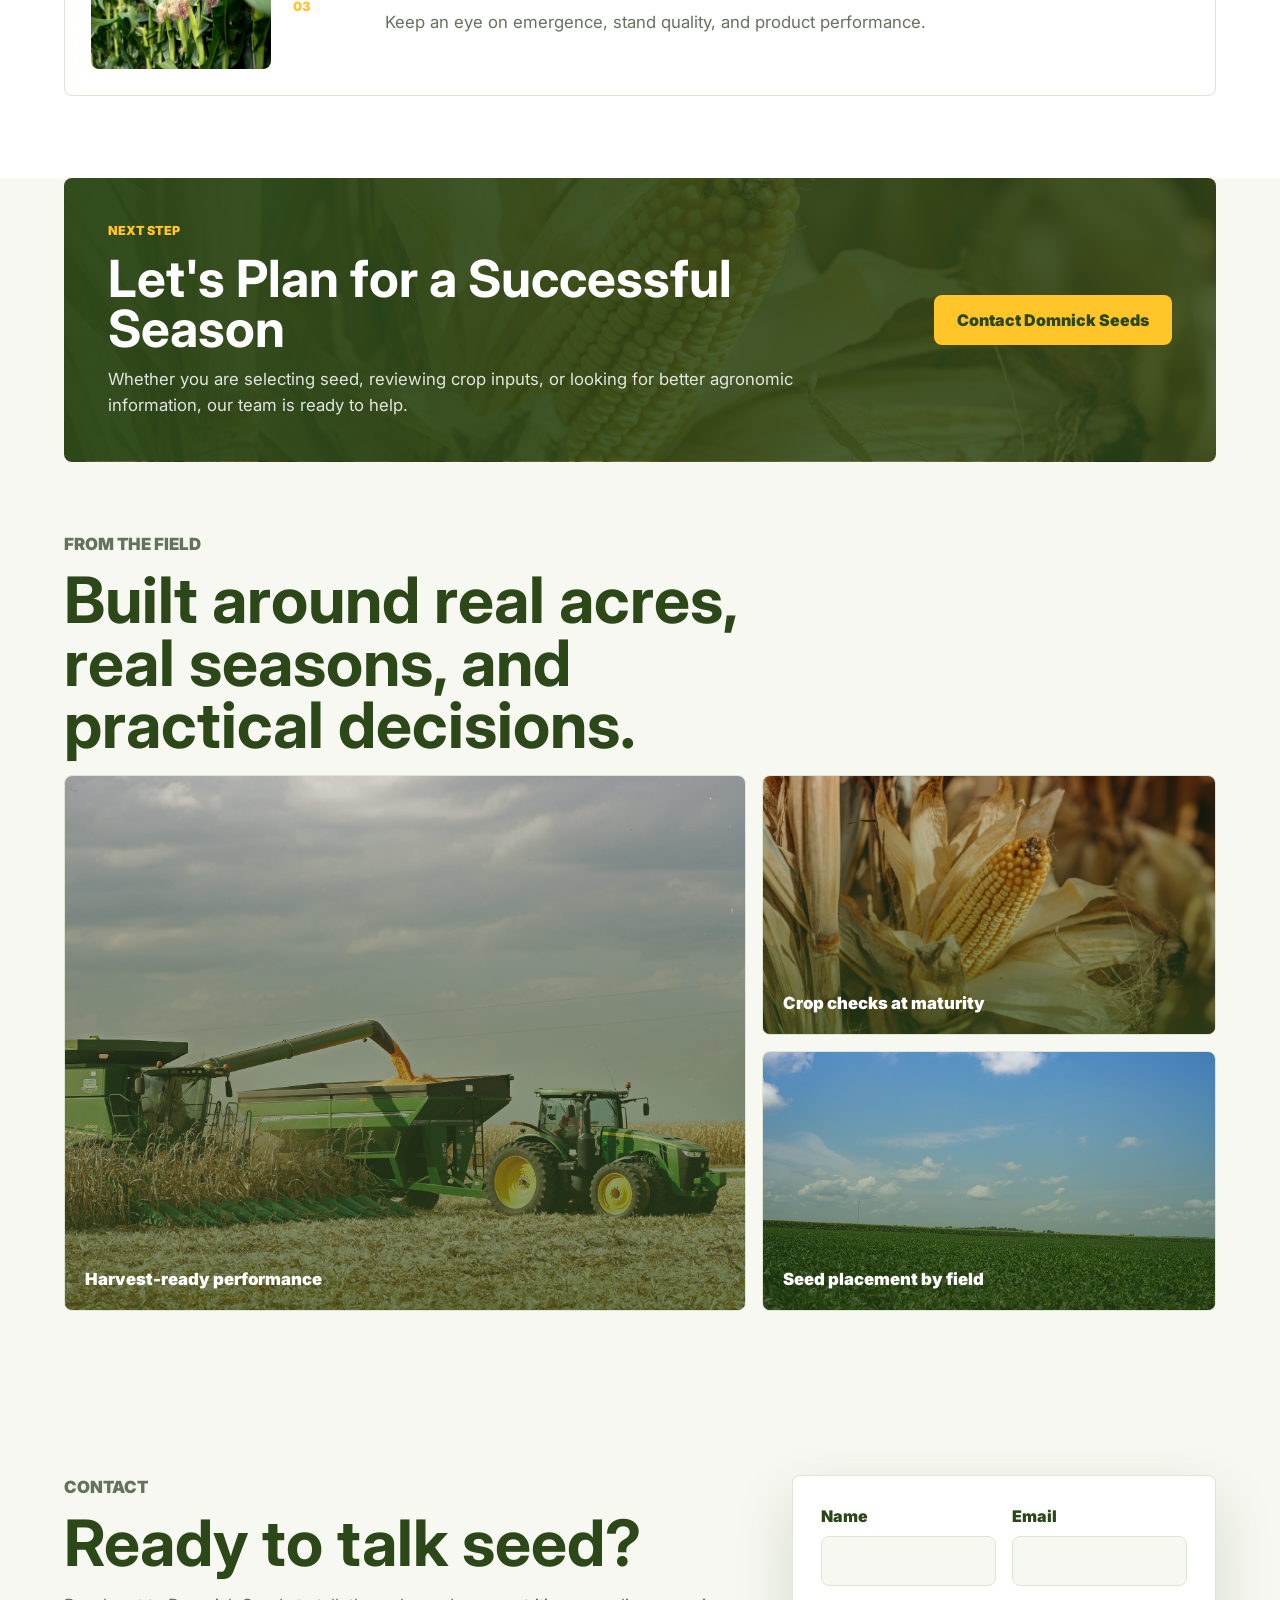
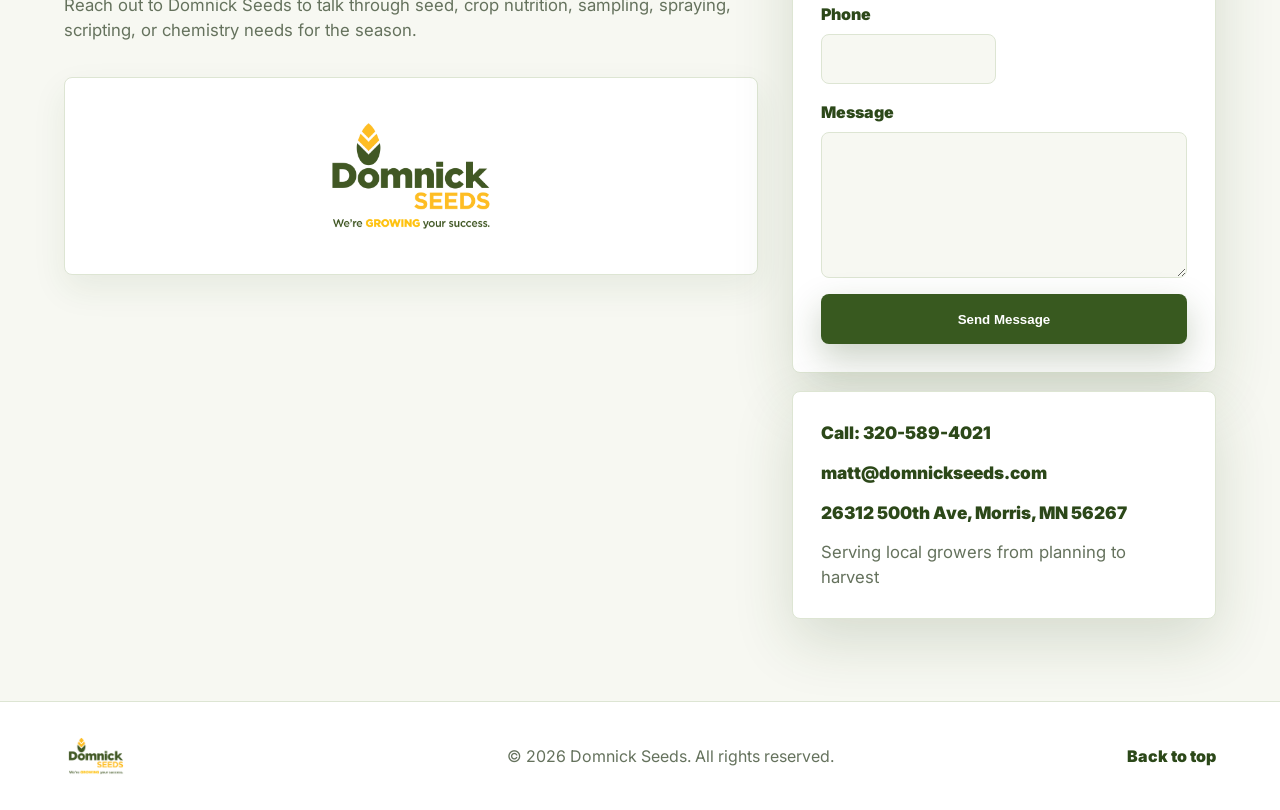
==== commit f9883a19: "Update hybrids guide and site content" ====
--- a/index.html
+++ b/index.html
@@ -124,9 +124,9 @@
             <h3>Varieties matched to maturity, soil type, and weed pressure.</h3>
           </article>
           <article class="product-card forage">
-            <img src="assets/silage-harvest-aerial.jpg" alt="Silage harvest equipment working in a corn field" />
-            <span>Forage</span>
-            <h3>Options for hay, pasture, silage, and mixed feed systems.</h3>
+            <img src="assets/bio-fertility-corn.jpg" alt="Mature corn ears showing crop response in the field" />
+            <span>Bio-Fertility</span>
+            <h3>Biological and fertility tools that support crop health and yield goals.</h3>
           </article>
           <article class="product-card cover">
             <img src="assets/seed-cover-crops.jpg" alt="Green cover crop heads in a field" />
--- a/styles.css
+++ b/styles.css
@@ -913,6 +913,197 @@
   border-top: 1px solid var(--line);
 }
 
+.dekalb-guide-toolbar {
+  display: grid;
+  grid-template-columns: minmax(220px, 1.4fr) minmax(160px, 0.8fr) minmax(180px, 0.9fr) auto auto;
+  gap: 14px;
+  align-items: end;
+  margin: 34px 0 20px;
+  padding: 18px;
+  background: var(--field);
+  border: 1px solid var(--line);
+  border-radius: 8px;
+}
+
+.dekalb-guide-toolbar label {
+  display: grid;
+  gap: 7px;
+  color: var(--ink);
+  font-size: 0.78rem;
+  font-weight: 900;
+  text-transform: uppercase;
+}
+
+.dekalb-guide-toolbar input,
+.dekalb-guide-toolbar select {
+  min-height: 48px;
+  width: 100%;
+  padding: 0 12px;
+  color: var(--text);
+  font: inherit;
+  font-weight: 700;
+  text-transform: none;
+  background: var(--surface);
+  border: 1px solid var(--line);
+  border-radius: 8px;
+}
+
+.dekalb-guide-summary {
+  display: grid;
+  gap: 10px;
+  margin-bottom: 22px;
+  color: var(--muted);
+}
+
+.dekalb-guide-summary span {
+  color: var(--ink);
+  font-weight: 900;
+}
+
+.dekalb-guide-summary p {
+  max-width: 980px;
+  margin-bottom: 0;
+  font-size: 0.92rem;
+}
+
+.dekalb-guide-grid {
+  display: grid;
+  grid-template-columns: repeat(3, minmax(0, 1fr));
+  gap: 18px;
+}
+
+.dekalb-card {
+  display: flex;
+  flex-direction: column;
+  min-height: 100%;
+  overflow: hidden;
+  background: var(--surface);
+  border: 1px solid var(--line);
+  border-radius: 8px;
+  box-shadow: 0 14px 34px rgba(44, 72, 25, 0.08);
+}
+
+.dekalb-card-image {
+  display: grid;
+  place-items: center;
+  min-height: 220px;
+  padding: 16px;
+  background: linear-gradient(180deg, #ffffff, #f5f7ef);
+  border-bottom: 1px solid var(--line);
+}
+
+.dekalb-card-image img {
+  width: min(210px, 100%);
+  height: 210px;
+  object-fit: contain;
+  transform: scale(1.1);
+}
+
+.dekalb-card-body {
+  display: flex;
+  flex: 1;
+  flex-direction: column;
+  gap: 16px;
+  padding: 20px;
+}
+
+.dekalb-card-topline,
+.dekalb-card-title,
+.dekalb-card-actions {
+  display: flex;
+  align-items: center;
+  justify-content: space-between;
+  gap: 12px;
+}
+
+.dekalb-card-topline span,
+.dekalb-card-topline strong {
+  color: var(--gold-dark);
+  font-size: 0.78rem;
+  font-weight: 900;
+  text-transform: uppercase;
+}
+
+.dekalb-card-topline strong {
+  padding: 5px 9px;
+  color: var(--leaf-dark);
+  background: var(--gold);
+  border-radius: 999px;
+}
+
+.dekalb-card-title {
+  align-items: flex-start;
+}
+
+.dekalb-card-title h2 {
+  margin-bottom: 0;
+  font-size: 1.55rem;
+  line-height: 1;
+}
+
+.dekalb-rm {
+  display: grid;
+  justify-items: center;
+  min-width: 62px;
+  padding: 8px;
+  color: var(--leaf-dark);
+  background: var(--field);
+  border: 1px solid var(--line);
+  border-radius: 8px;
+}
+
+.dekalb-rm span {
+  font-size: 2rem;
+  font-weight: 900;
+  line-height: 0.95;
+}
+
+.dekalb-rm small {
+  color: var(--muted);
+  font-size: 0.72rem;
+  font-weight: 900;
+}
+
+.dekalb-card ul {
+  display: grid;
+  gap: 8px;
+  margin: 0;
+  padding-left: 18px;
+  color: var(--muted);
+}
+
+.dekalb-card li strong {
+  color: var(--ink);
+  font-weight: 900;
+}
+
+.dekalb-card-actions {
+  margin-top: auto;
+  padding-top: 14px;
+  border-top: 1px solid var(--line);
+}
+
+.dekalb-card-actions a {
+  display: inline-flex;
+  align-items: center;
+  justify-content: center;
+  min-height: 40px;
+  padding: 0 14px;
+  color: var(--leaf-dark);
+  font-weight: 900;
+  background: var(--gold);
+  border-radius: 8px;
+}
+
+.dekalb-card-actions a:hover {
+  background: #ffd65c;
+}
+
+.dekalb-card-actions small {
+  color: var(--muted);
+  font-size: 0.78rem;
+}
+
 .services-grid {
   display: grid;
   grid-template-columns: repeat(4, minmax(0, 1fr));
@@ -1217,7 +1408,12 @@
   .offering-grid,
   .services-grid,
   .team-grid,
+  .dekalb-guide-grid,
   .seed-profile-grid {
+    grid-template-columns: 1fr 1fr;
+  }
+
+  .dekalb-guide-toolbar {
     grid-template-columns: 1fr 1fr;
   }
 
@@ -1262,6 +1458,8 @@
   .offering-grid,
   .services-grid,
   .team-grid,
+  .dekalb-guide-grid,
+  .dekalb-guide-toolbar,
   .seed-profile-grid,
   .seed-profile-card {
     grid-template-columns: 1fr;
@@ -1281,6 +1479,11 @@
   }
 
   .profile-book-toolbar {
+    align-items: flex-start;
+    flex-direction: column;
+  }
+
+  .dekalb-card-actions {
     align-items: flex-start;
     flex-direction: column;
   }
@@ -1313,6 +1516,7 @@
   .site-header,
   .page-hero,
   .profile-book-toolbar,
+  .dekalb-guide-toolbar,
   .site-footer {
     display: none;
   }
@@ -1336,7 +1540,13 @@
     gap: 12px;
   }
 
-  .seed-profile-card {
+  .dekalb-guide-grid {
+    grid-template-columns: 1fr;
+    gap: 12px;
+  }
+
+  .seed-profile-card,
+  .dekalb-card {
     break-inside: avoid;
     box-shadow: none;
     background: #fff;
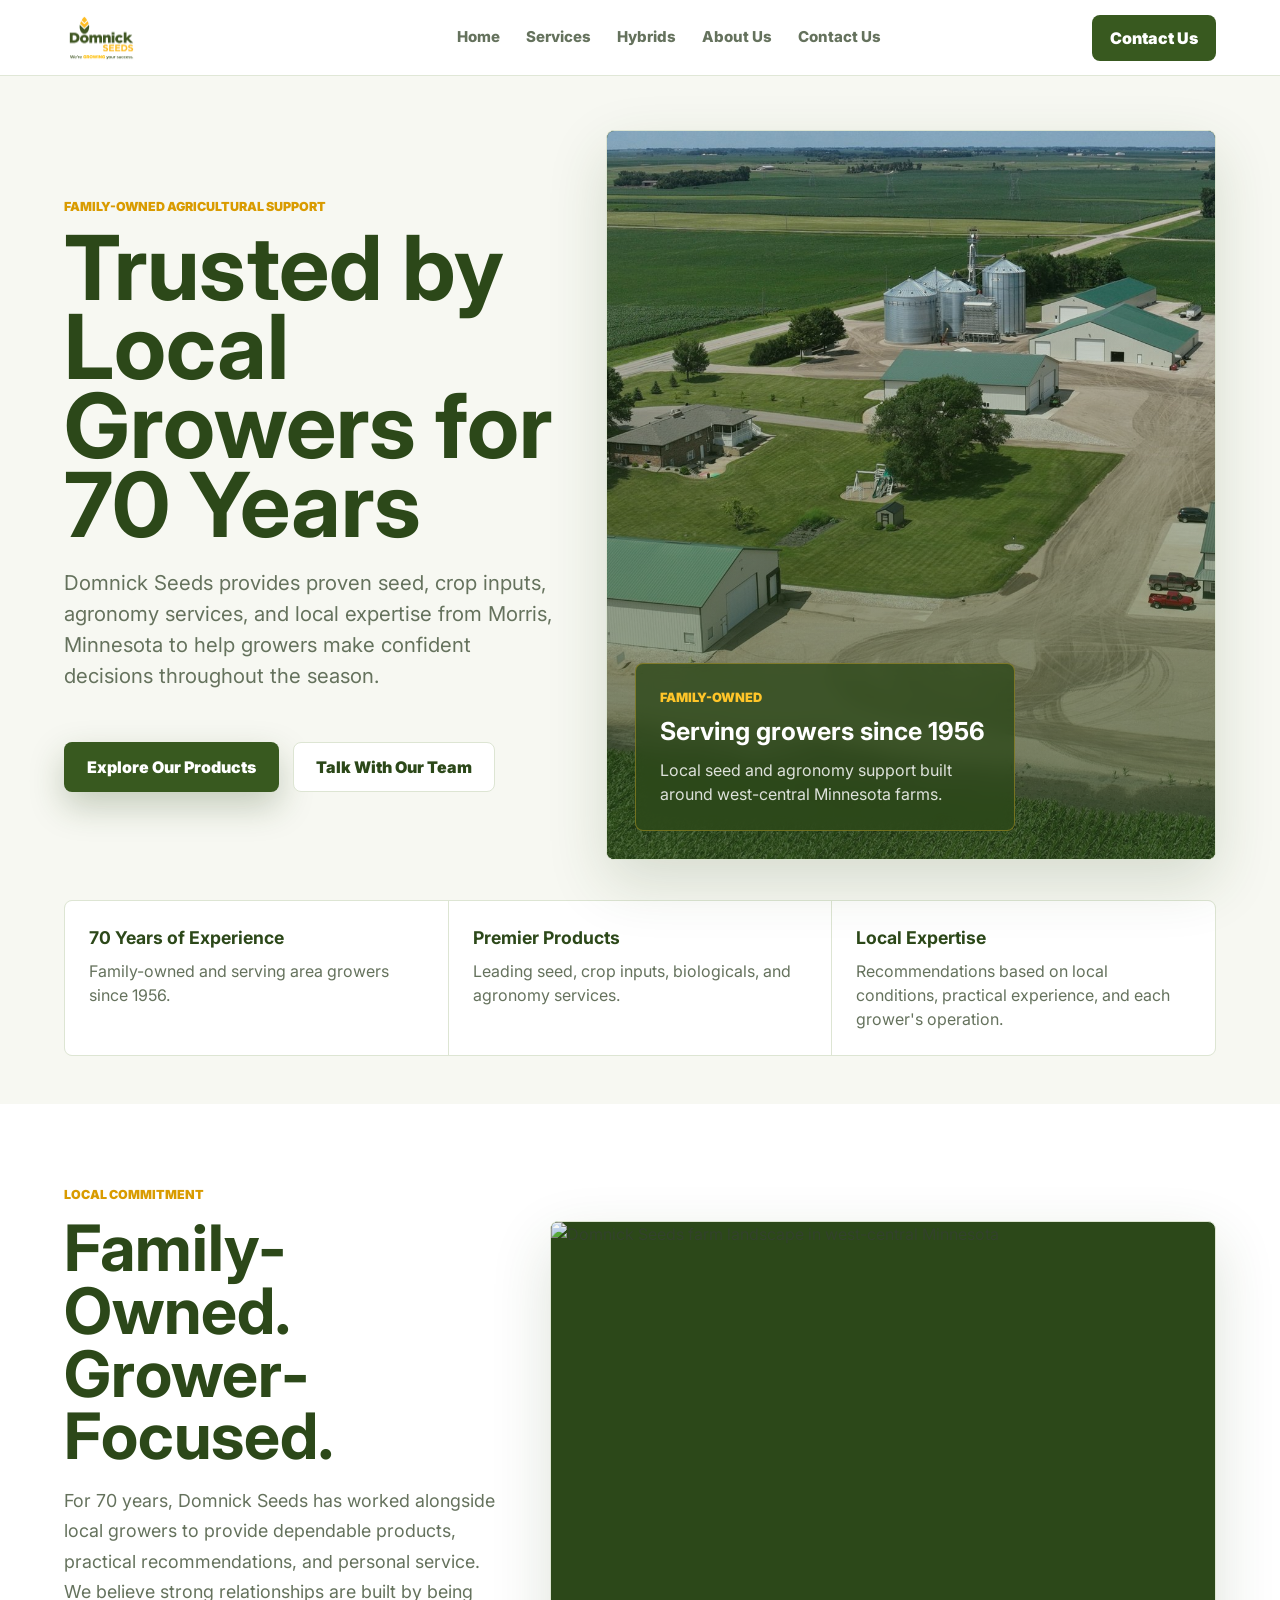
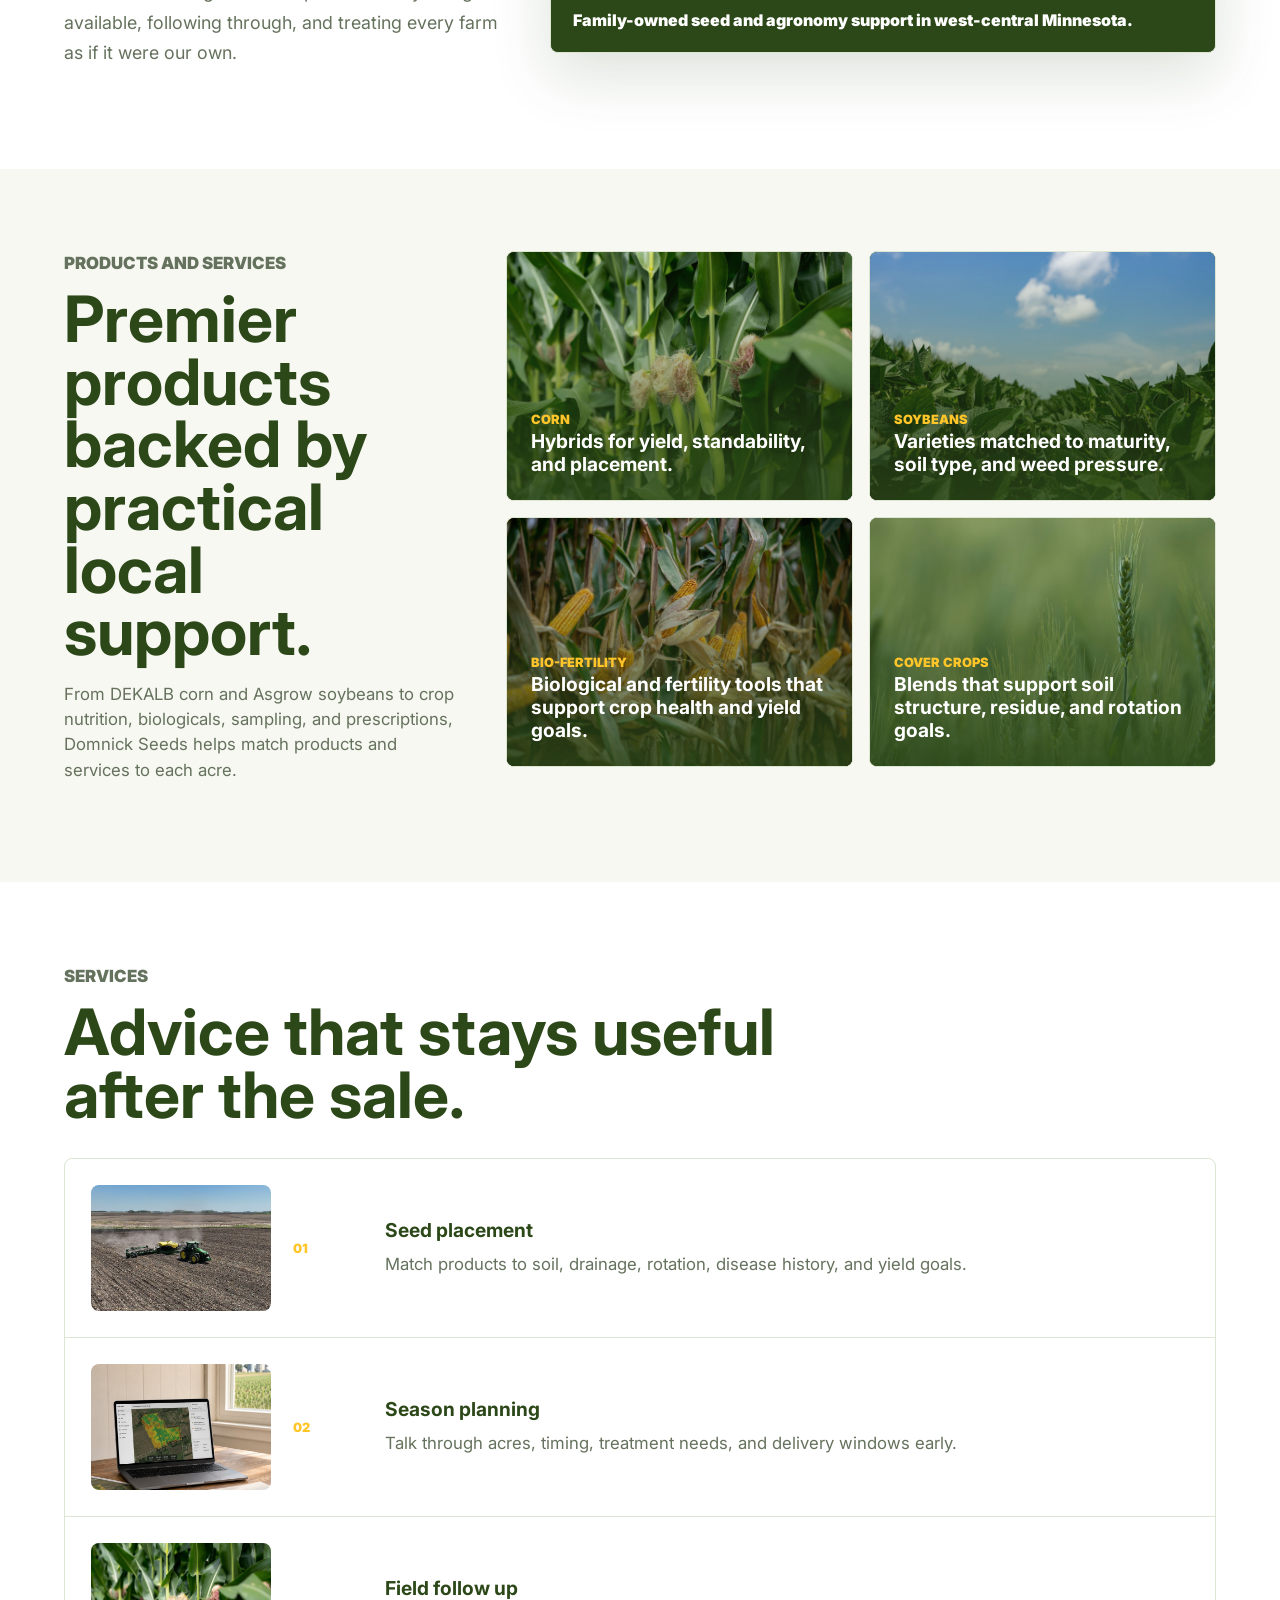
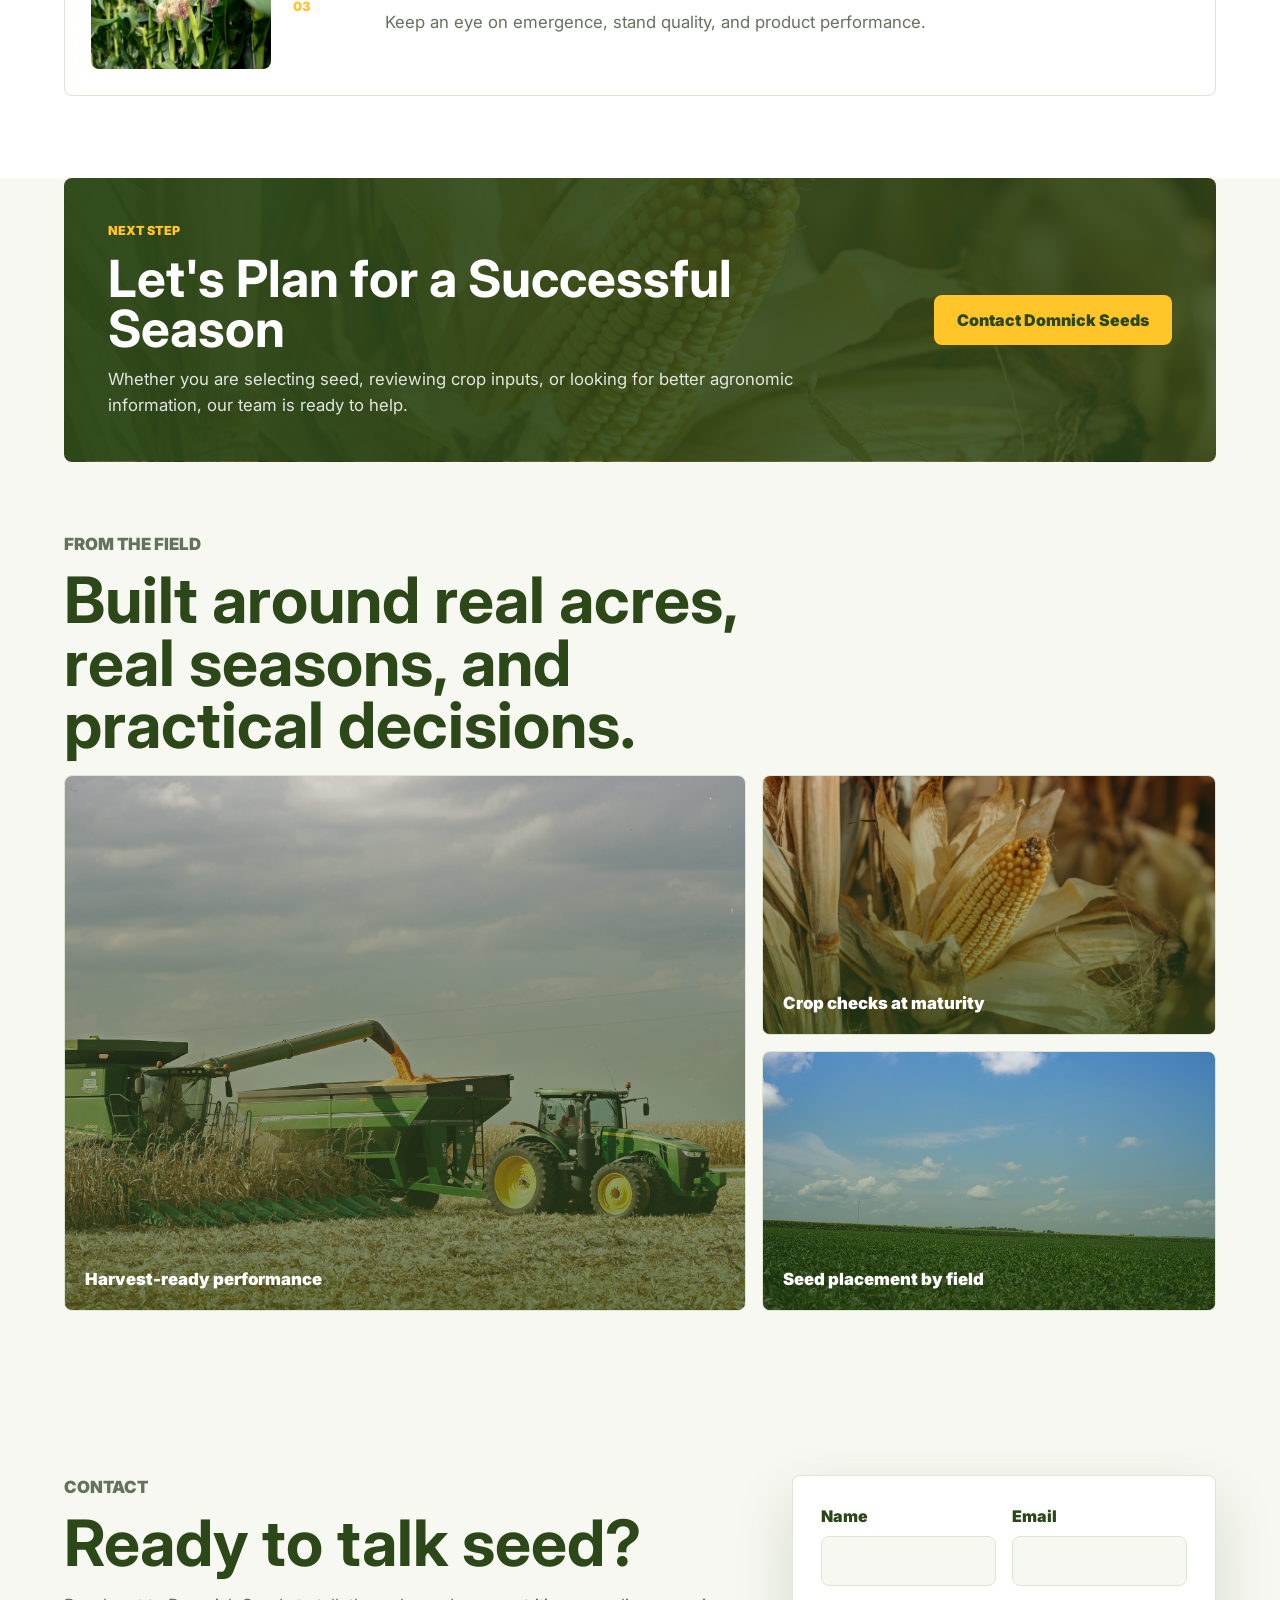
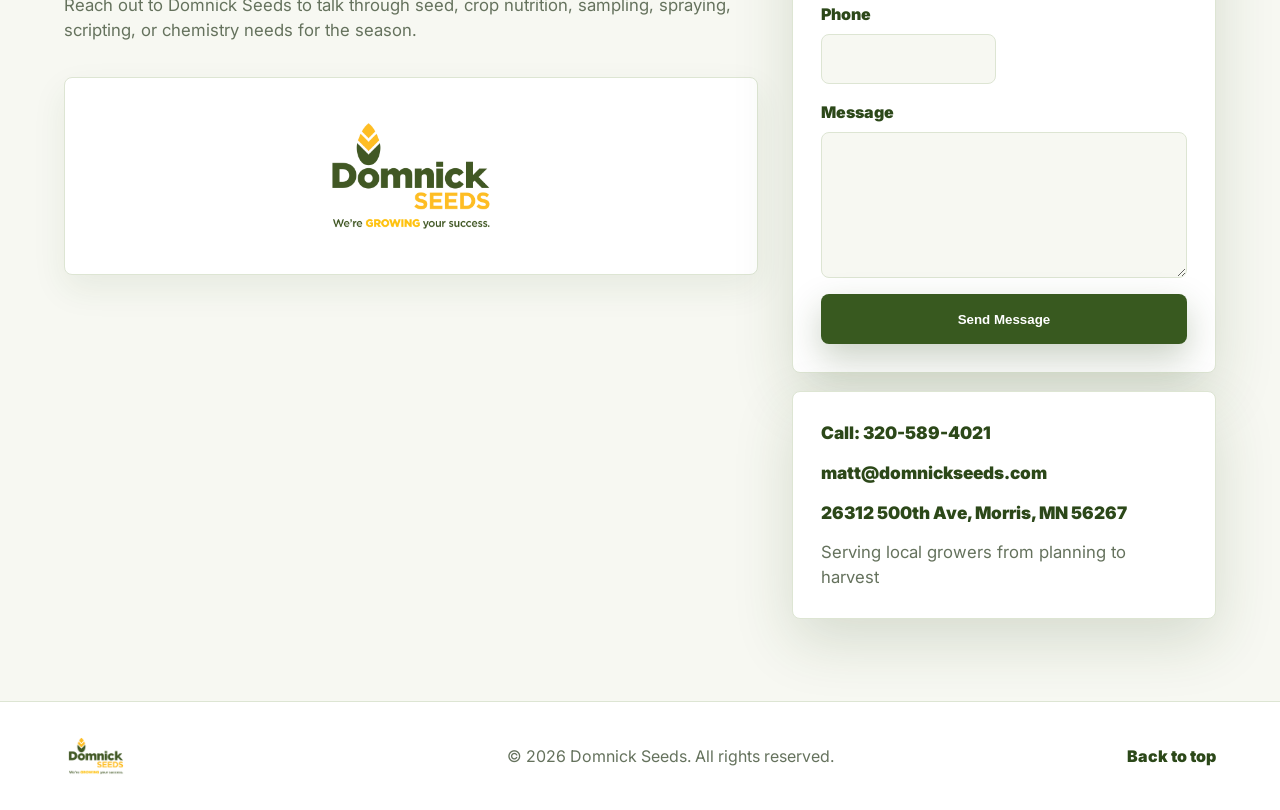
==== commit 55b9fabc: "Improve local SEO for Morris DEKALB corn" ====
--- a/index.html
+++ b/index.html
@@ -3,11 +3,20 @@
   <head>
     <meta charset="utf-8" />
     <meta name="viewport" content="width=device-width, initial-scale=1" />
-    <title>Domnick Seeds | Seed, Agronomy, and Local Expertise</title>
+    <title>Domnick Seeds | DEKALB Corn, Seed & Agronomy in Morris, MN</title>
     <meta
       name="description"
-      content="A redesigned homepage concept for Domnick Seeds, focused on seed products, local agronomy support, and grower relationships."
+      content="Domnick Seeds in Morris, MN provides DEKALB corn, Asgrow soybeans, crop inputs, seed treatment, agronomy support, and local service for west-central Minnesota growers."
     />
+    <link rel="canonical" href="https://domnickseedsmn.com/" />
+    <meta property="og:title" content="Domnick Seeds | DEKALB Corn, Seed & Agronomy in Morris, MN" />
+    <meta
+      property="og:description"
+      content="Family-owned seed, crop inputs, DEKALB corn, Asgrow soybeans, and agronomy support for growers around Morris and west-central Minnesota."
+    />
+    <meta property="og:url" content="https://domnickseedsmn.com/" />
+    <meta property="og:type" content="website" />
+    <meta property="og:image" content="https://domnickseedsmn.com/assets/domnick-home-hero-aerial.jpg" />
     <link rel="preconnect" href="https://fonts.googleapis.com" />
     <link rel="preconnect" href="https://fonts.gstatic.com" crossorigin />
     <link
@@ -17,6 +26,31 @@
     <link rel="icon" href="assets/domnick-seeds-logo.jpg" type="image/jpeg" />
     <link rel="apple-touch-icon" href="assets/domnick-seeds-logo.jpg" />
     <link rel="stylesheet" href="styles.css" />
+    <script type="application/ld+json">
+      {
+        "@context": "https://schema.org",
+        "@type": "LocalBusiness",
+        "name": "Domnick Seeds",
+        "url": "https://domnickseedsmn.com/",
+        "image": "https://domnickseedsmn.com/assets/domnick-seeds-logo.jpg",
+        "telephone": "+1-320-589-4021",
+        "email": "matt@domnickseeds.com",
+        "address": {
+          "@type": "PostalAddress",
+          "streetAddress": "26312 500th Ave",
+          "addressLocality": "Morris",
+          "addressRegion": "MN",
+          "postalCode": "56267",
+          "addressCountry": "US"
+        },
+        "areaServed": [
+          "Morris, MN",
+          "Stevens County, MN",
+          "West-central Minnesota"
+        ],
+        "description": "Family-owned seed and agronomy business offering DEKALB corn, Asgrow soybeans, crop inputs, soil sampling, and local field support."
+      }
+    </script>
   </head>
   <body>
     <header class="site-header">
@@ -45,8 +79,8 @@
           <h1>Trusted by Local Growers for 70 Years</h1>
           <p>
             Domnick Seeds provides proven seed, crop inputs, agronomy services,
-            and local expertise to help growers make confident decisions
-            throughout the season.
+            and local expertise from Morris, Minnesota to help growers make
+            confident decisions throughout the season.
           </p>
           <div class="hero-actions">
             <a class="button primary" href="products.html">Explore Our Products</a>
--- a/styles.css
+++ b/styles.css
@@ -529,6 +529,17 @@
   min-height: 134px;
   padding: 26px;
   background: var(--surface);
+  transition:
+    transform 180ms ease,
+    box-shadow 180ms ease,
+    border-color 180ms ease;
+}
+
+.service-list article:hover {
+  position: relative;
+  z-index: 1;
+  transform: translateY(-2px);
+  box-shadow: 0 18px 44px rgba(255, 197, 41, 0.22), 0 14px 34px rgba(44, 72, 25, 0.12);
 }
 
 .service-list img {
@@ -562,6 +573,16 @@
   border: 1px solid var(--line);
   border-radius: 8px;
   box-shadow: 0 14px 34px rgba(44, 72, 25, 0.08);
+  transition:
+    transform 180ms ease,
+    box-shadow 180ms ease,
+    border-color 180ms ease;
+}
+
+.advice-grid article:hover {
+  transform: translateY(-3px);
+  border-color: rgba(255, 197, 41, 0.72);
+  box-shadow: 0 0 0 3px rgba(255, 197, 41, 0.18), 0 22px 48px rgba(44, 72, 25, 0.14);
 }
 
 .advice-grid span {
@@ -981,6 +1002,16 @@
   border: 1px solid var(--line);
   border-radius: 8px;
   box-shadow: 0 14px 34px rgba(44, 72, 25, 0.08);
+  transition:
+    transform 180ms ease,
+    box-shadow 180ms ease,
+    border-color 180ms ease;
+}
+
+.dekalb-card:hover {
+  transform: translateY(-3px);
+  border-color: rgba(255, 197, 41, 0.72);
+  box-shadow: 0 0 0 3px rgba(255, 197, 41, 0.18), 0 22px 48px rgba(44, 72, 25, 0.14);
 }
 
 .dekalb-card-image {
@@ -997,6 +1028,11 @@
   height: 210px;
   object-fit: contain;
   transform: scale(1.1);
+  transition: transform 180ms ease;
+}
+
+.dekalb-card:hover .dekalb-card-image img {
+  transform: scale(1.14);
 }
 
 .dekalb-card-body {
@@ -1121,6 +1157,16 @@
   min-height: 250px;
   padding: 24px;
   background: var(--surface);
+  transition:
+    transform 180ms ease,
+    box-shadow 180ms ease;
+}
+
+.services-grid article:hover {
+  position: relative;
+  z-index: 1;
+  transform: translateY(-3px);
+  box-shadow: 0 0 0 3px rgba(255, 197, 41, 0.18), 0 22px 48px rgba(44, 72, 25, 0.14);
 }
 
 .services-grid img {
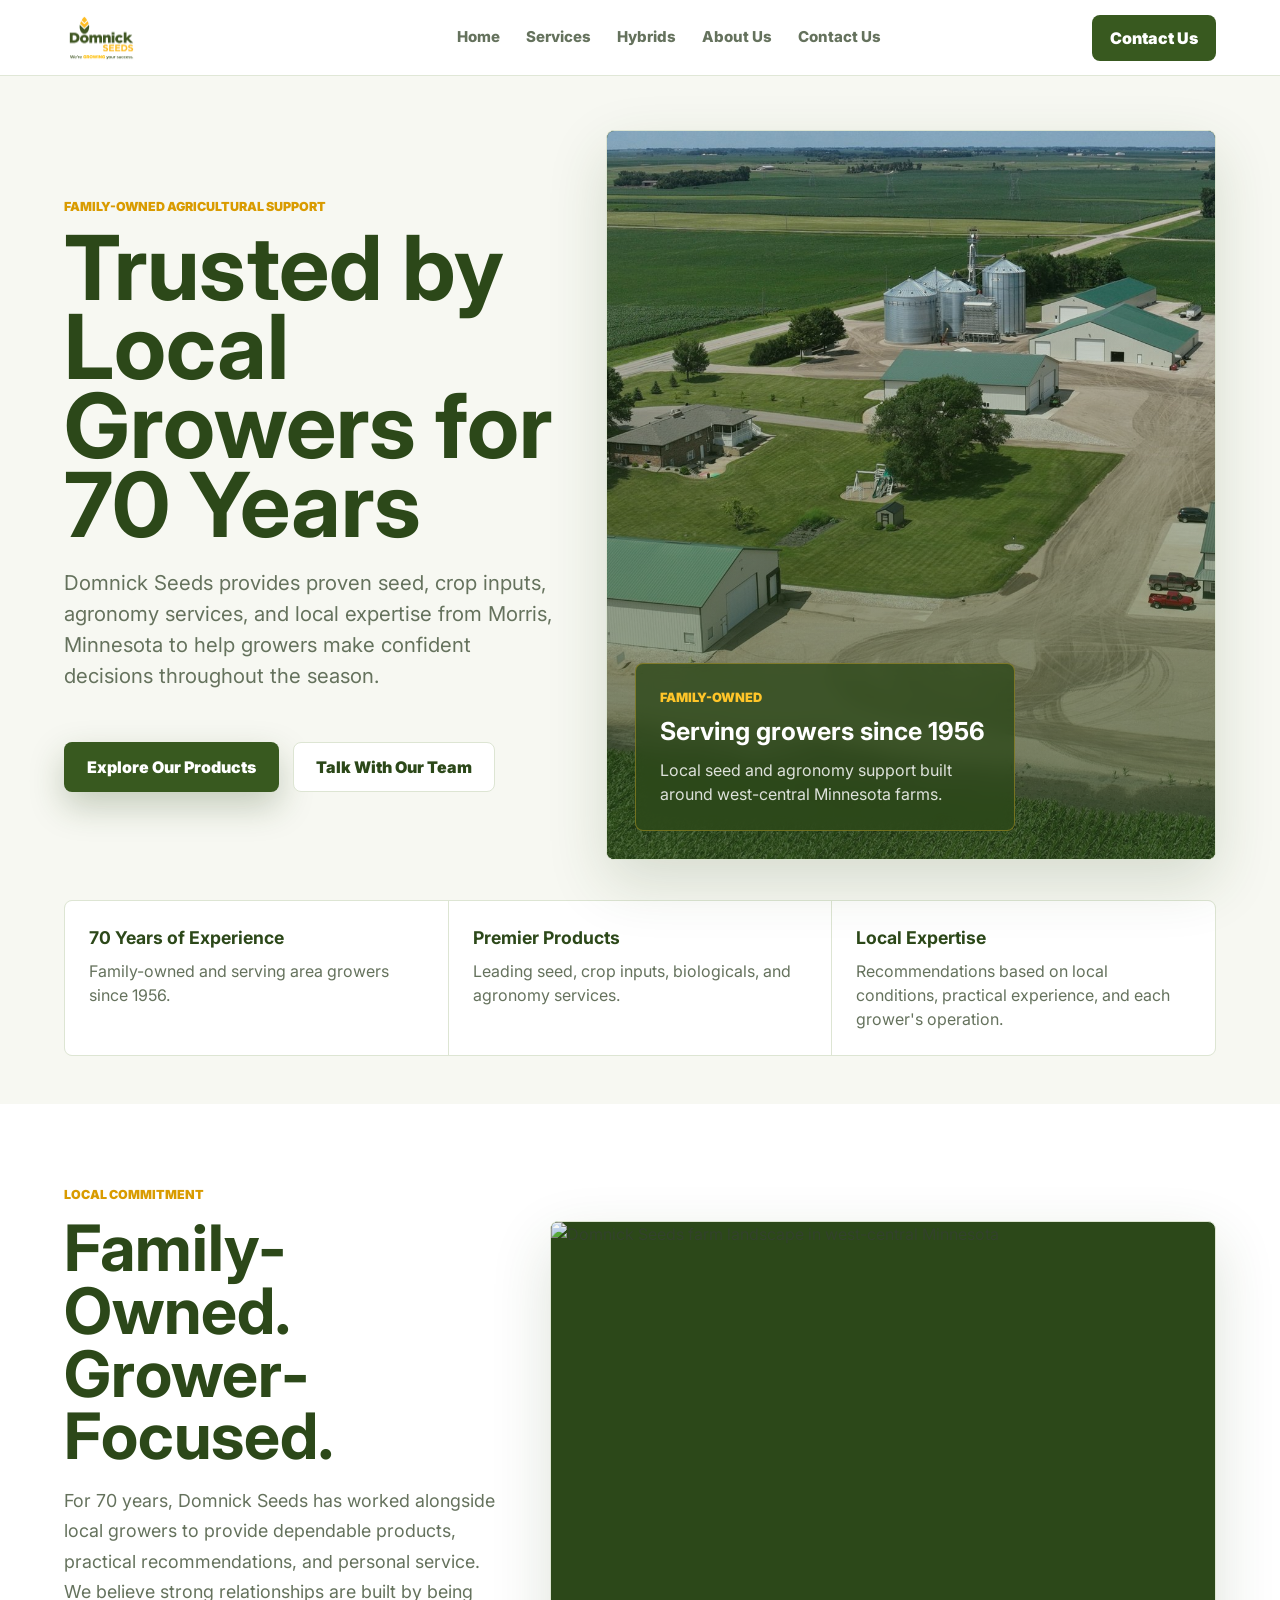
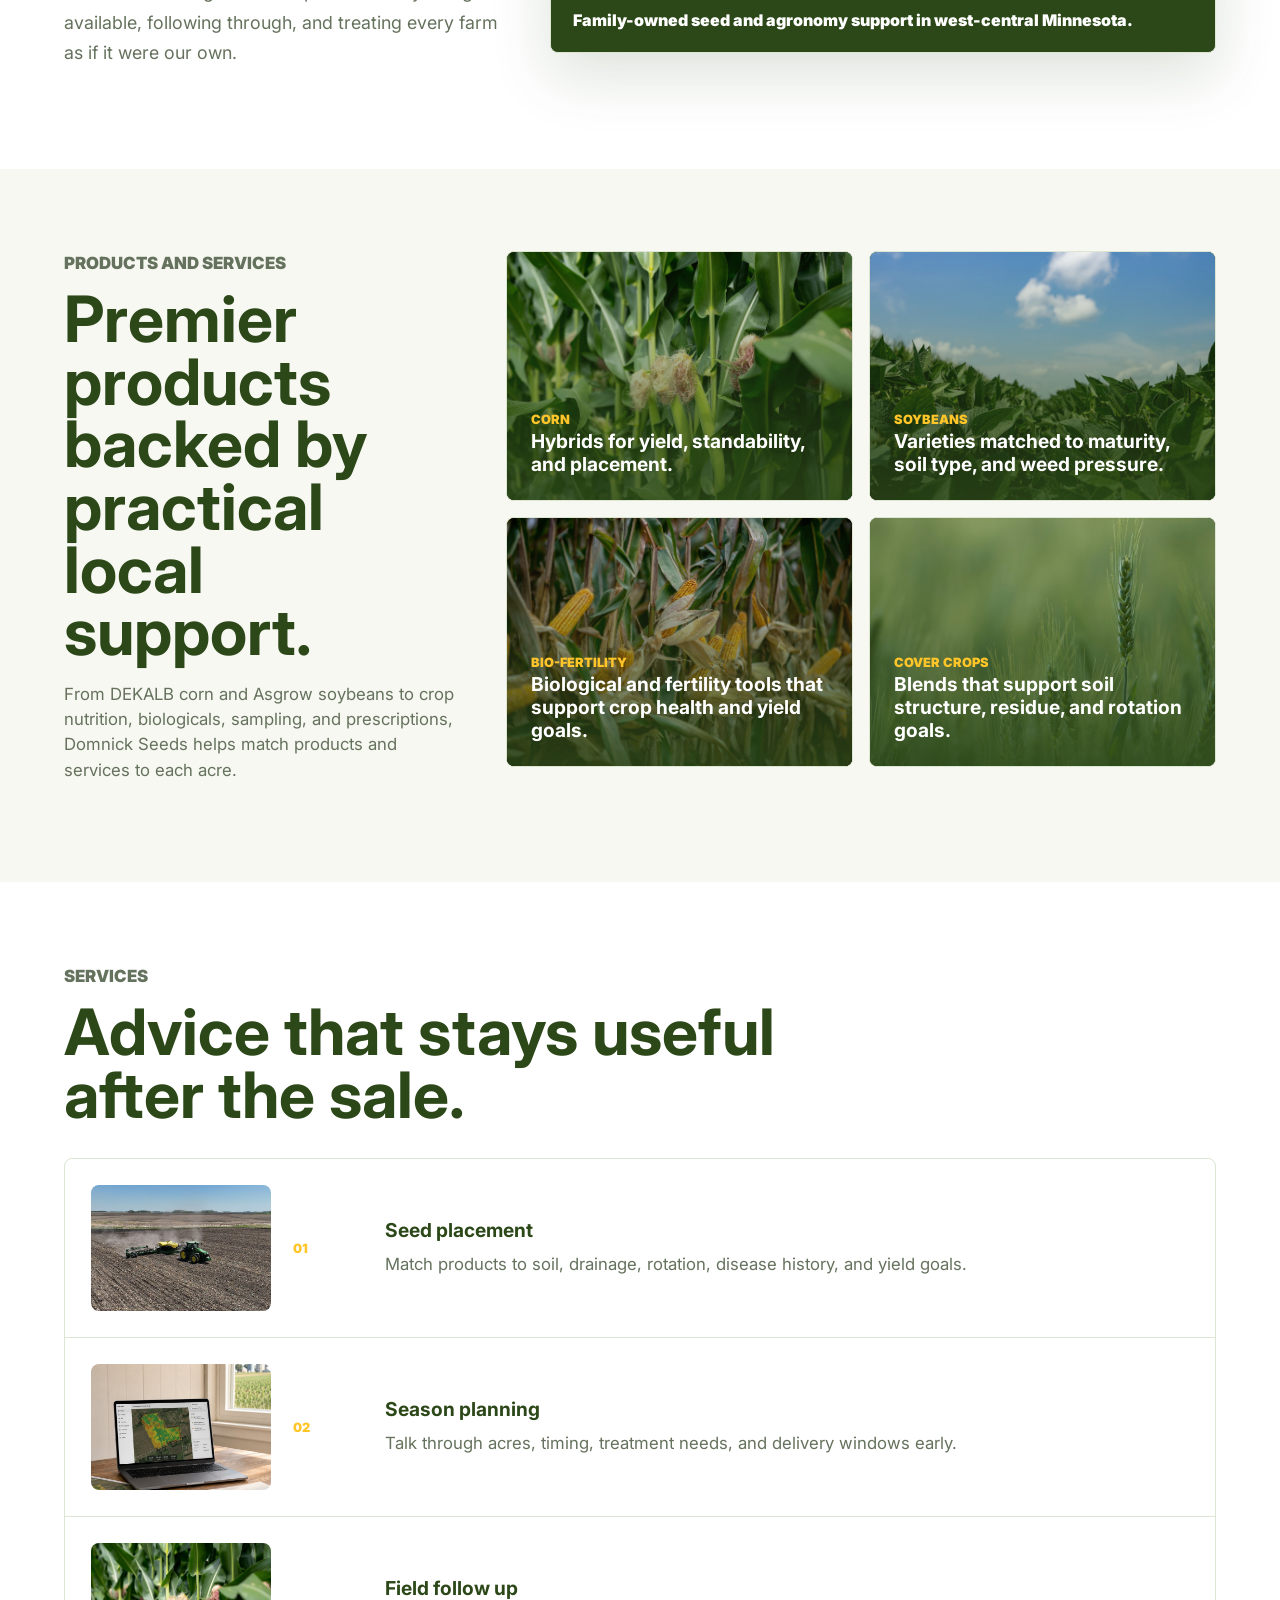
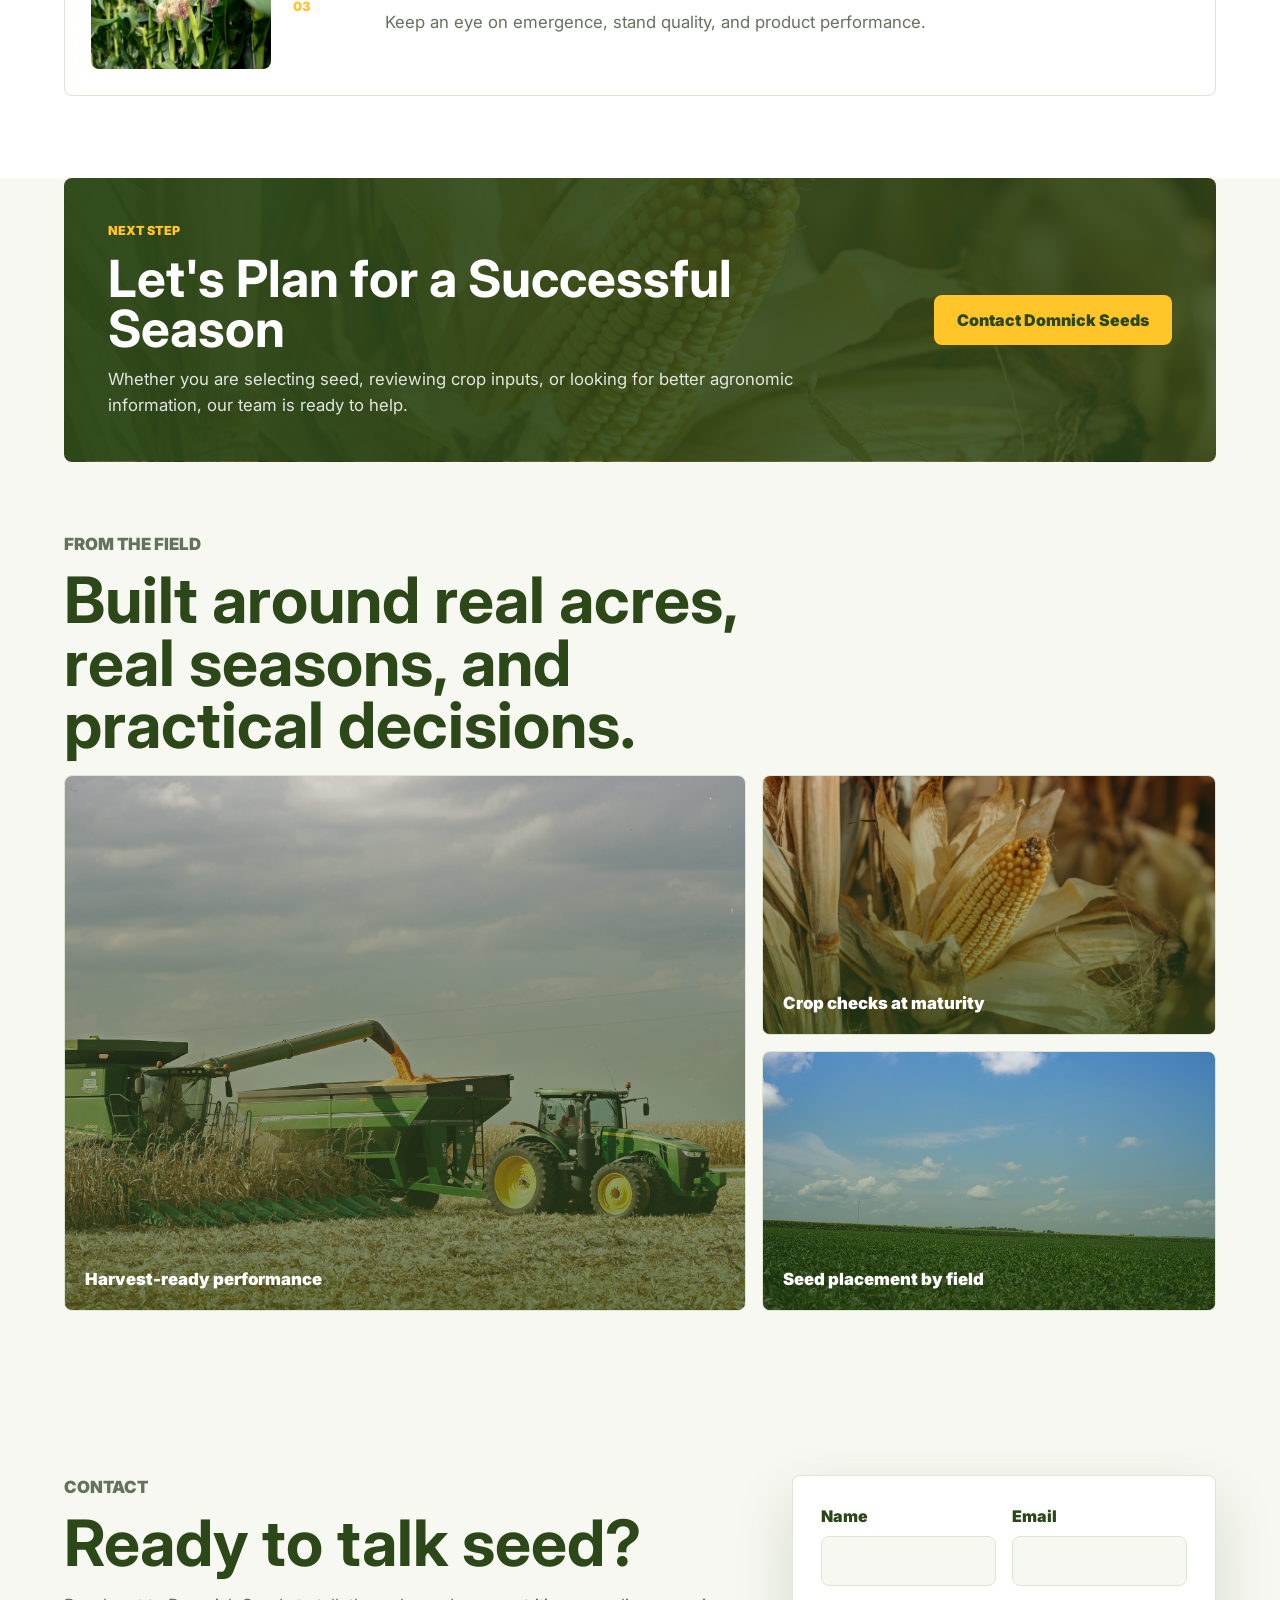
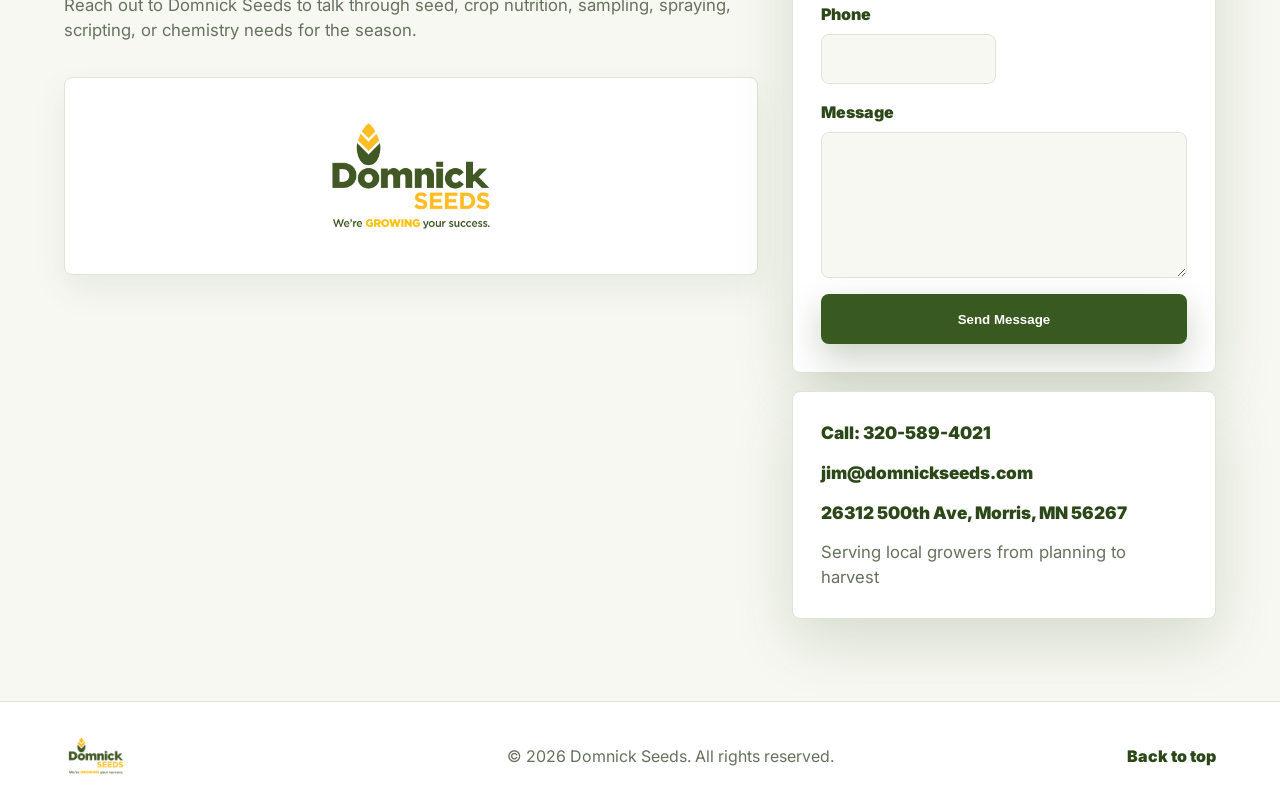
==== commit b0ab9366: "Update main contact email" ====
--- a/index.html
+++ b/index.html
@@ -34,7 +34,7 @@
         "url": "https://domnickseedsmn.com/",
         "image": "https://domnickseedsmn.com/assets/domnick-seeds-logo.jpg",
         "telephone": "+1-320-589-4021",
-        "email": "matt@domnickseeds.com",
+        "email": "jim@domnickseeds.com",
         "address": {
           "@type": "PostalAddress",
           "streetAddress": "26312 500th Ave",
@@ -251,7 +251,7 @@
         <div class="contact-box">
           <form
             class="contact-form"
-            action="mailto:matt@domnickseeds.com"
+            action="mailto:jim@domnickseeds.com"
             method="post"
             enctype="text/plain"
           >
@@ -275,7 +275,7 @@
           </form>
           <div class="contact-card">
             <a href="tel:+13205894021">Call: 320-589-4021</a>
-            <a href="mailto:matt@domnickseeds.com">matt@domnickseeds.com</a>
+            <a href="mailto:jim@domnickseeds.com">jim@domnickseeds.com</a>
             <a
               href="https://www.google.com/maps/search/?api=1&query=26312%20500th%20Ave%20Morris%2C%20MN%2056267"
               target="_blank"
